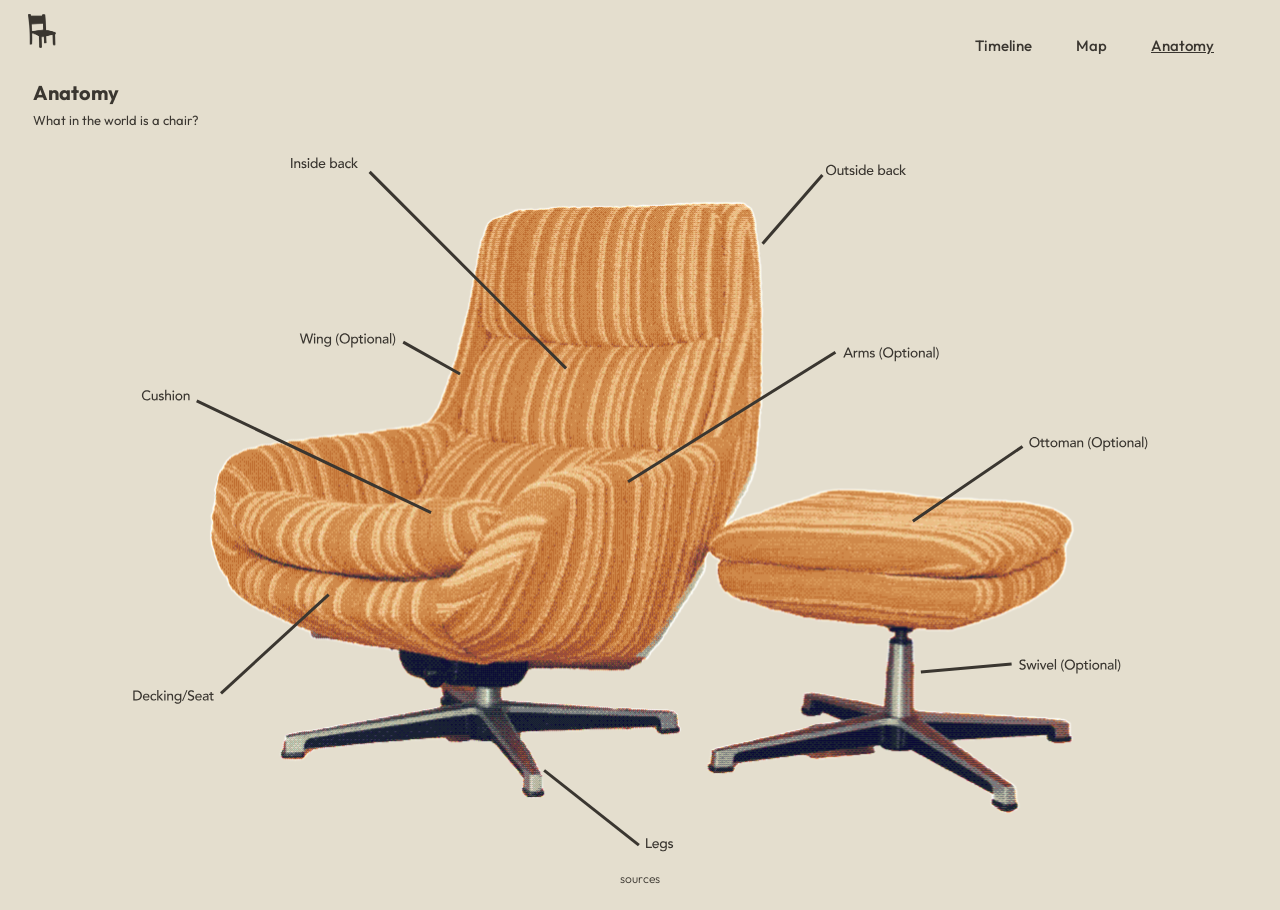
==== anatomy.html @ 548d2c80 "Add files via upload" ====
<!DOCTYPE html>
<html lang="en">
<head>
    <meta charset="UTF-8">
    <meta name="viewport" content="width=device-width, initial-scale=1.0">
    <title>Chairs - Anatomy</title>
    <link rel = "stylesheet" href = "anatomy.css">
    <!--typeface info-->
    <link rel="preconnect" href="https://fonts.googleapis.com">
    <link rel="preconnect" href="https://fonts.gstatic.com" crossorigin>
    <link href="https://fonts.googleapis.com/css2?family=Outfit:wght@100..900&display=swap" rel="stylesheet">
    <!--favicon info-->
    <link rel="icon" type="image/x-icon" href="chairFavicon.png">
</head>

<body>
    <section class = "header">
        <ul>
            <section class = "homeIcon">
                 <li style="float:inline-start"><a href="../index/index.html"> <img id = "homeIconAct" src="homeIcon.png" style = "width:30px;height:36px"> </a></li>
            </section>
            <li><a href="../anatomy/anatomy.html" class = "active">Anatomy</a></li>
            <li><a href="../map/map.html">Map</a></li>
            <li><a href="../timeline/timeline.html">Timeline</a></li>
        </ul>
    </section>
    <br><br>
    <h3>Anatomy</h3>
    <p>What in the world is a chair?</p>
    <br>
    <div class = "chairLabeled">
        <svg width="90%" height="701" viewBox="0 0 1019 701" fill="none" xmlns="http://www.w3.org/2000/svg" xmlns:xlink="http://www.w3.org/1999/xlink">
            <rect x="53" y="17" width="926" height="675" fill="url(#pattern0_65_22)"/>
            <path d="M159.274 4.088H160.618V14H159.274V4.088ZM162.568 7.364H163.828V8.386H163.856C164.015 8.03133 164.29 7.74667 164.682 7.532C165.074 7.308 165.527 7.196 166.04 7.196C166.358 7.196 166.661 7.24733 166.95 7.35C167.249 7.44333 167.506 7.59267 167.72 7.798C167.944 8.00333 168.122 8.26933 168.252 8.596C168.383 8.91333 168.448 9.29133 168.448 9.73V14H167.188V10.08C167.188 9.772 167.146 9.51067 167.062 9.296C166.978 9.072 166.866 8.89467 166.726 8.764C166.586 8.624 166.423 8.526 166.236 8.47C166.059 8.40467 165.872 8.372 165.676 8.372C165.415 8.372 165.172 8.414 164.948 8.498C164.724 8.582 164.528 8.71733 164.36 8.904C164.192 9.08133 164.062 9.31 163.968 9.59C163.875 9.87 163.828 10.2013 163.828 10.584V14H162.568V7.364ZM173.596 9.03C173.446 8.84333 173.26 8.68933 173.036 8.568C172.821 8.43733 172.555 8.372 172.238 8.372C171.939 8.372 171.678 8.43733 171.454 8.568C171.239 8.68933 171.132 8.87133 171.132 9.114C171.132 9.31 171.192 9.46867 171.314 9.59C171.444 9.71133 171.594 9.80933 171.762 9.884C171.939 9.95867 172.126 10.0147 172.322 10.052C172.518 10.0893 172.686 10.122 172.826 10.15C173.096 10.2153 173.348 10.2947 173.582 10.388C173.824 10.4813 174.03 10.6027 174.198 10.752C174.375 10.9013 174.51 11.0833 174.604 11.298C174.706 11.5127 174.758 11.774 174.758 12.082C174.758 12.4553 174.678 12.7773 174.52 13.048C174.361 13.3093 174.156 13.524 173.904 13.692C173.652 13.86 173.362 13.9813 173.036 14.056C172.718 14.1307 172.396 14.168 172.07 14.168C171.519 14.168 171.034 14.084 170.614 13.916C170.203 13.748 169.834 13.44 169.508 12.992L170.46 12.208C170.665 12.4133 170.894 12.5953 171.146 12.754C171.398 12.9127 171.706 12.992 172.07 12.992C172.228 12.992 172.387 12.978 172.546 12.95C172.714 12.9127 172.858 12.8613 172.98 12.796C173.11 12.7213 173.213 12.6327 173.288 12.53C173.372 12.418 173.414 12.292 173.414 12.152C173.414 11.9653 173.353 11.8113 173.232 11.69C173.12 11.5687 172.98 11.4753 172.812 11.41C172.653 11.3353 172.48 11.2793 172.294 11.242C172.116 11.1953 171.958 11.158 171.818 11.13C171.547 11.0647 171.29 10.99 171.048 10.906C170.805 10.822 170.59 10.71 170.404 10.57C170.217 10.43 170.068 10.2527 169.956 10.038C169.844 9.82333 169.788 9.55733 169.788 9.24C169.788 8.89467 169.858 8.596 169.998 8.344C170.147 8.08267 170.338 7.868 170.572 7.7C170.814 7.532 171.085 7.406 171.384 7.322C171.692 7.238 172 7.196 172.308 7.196C172.756 7.196 173.185 7.28 173.596 7.448C174.006 7.616 174.333 7.896 174.576 8.288L173.596 9.03ZM176.106 7.364H177.366V14H176.106V7.364ZM175.812 4.984C175.812 4.732 175.901 4.51733 176.078 4.34C176.265 4.15333 176.484 4.06 176.736 4.06C176.988 4.06 177.203 4.15333 177.38 4.34C177.567 4.51733 177.66 4.732 177.66 4.984C177.66 5.236 177.567 5.45533 177.38 5.642C177.203 5.81933 176.988 5.908 176.736 5.908C176.484 5.908 176.265 5.81933 176.078 5.642C175.901 5.45533 175.812 5.236 175.812 4.984ZM185.742 14H184.482V13.048H184.454C184.211 13.4027 183.875 13.678 183.446 13.874C183.026 14.07 182.592 14.168 182.144 14.168C181.63 14.168 181.164 14.0793 180.744 13.902C180.333 13.7247 179.978 13.4773 179.68 13.16C179.39 12.8427 179.166 12.474 179.008 12.054C178.849 11.634 178.77 11.1767 178.77 10.682C178.77 10.1873 178.849 9.73 179.008 9.31C179.166 8.88067 179.39 8.512 179.68 8.204C179.978 7.88667 180.333 7.63933 180.744 7.462C181.164 7.28467 181.63 7.196 182.144 7.196C182.62 7.196 183.068 7.29867 183.488 7.504C183.908 7.7 184.23 7.97067 184.454 8.316H184.482V3.416H185.742V14ZM182.298 12.992C182.634 12.992 182.937 12.936 183.208 12.824C183.478 12.7027 183.707 12.544 183.894 12.348C184.08 12.1427 184.225 11.9 184.328 11.62C184.43 11.3307 184.482 11.018 184.482 10.682C184.482 10.346 184.43 10.038 184.328 9.758C184.225 9.46867 184.08 9.226 183.894 9.03C183.707 8.82467 183.478 8.666 183.208 8.554C182.937 8.43267 182.634 8.372 182.298 8.372C181.962 8.372 181.658 8.43267 181.388 8.554C181.117 8.666 180.888 8.82467 180.702 9.03C180.515 9.226 180.37 9.46867 180.268 9.758C180.165 10.038 180.114 10.346 180.114 10.682C180.114 11.018 180.165 11.3307 180.268 11.62C180.37 11.9 180.515 12.1427 180.702 12.348C180.888 12.544 181.117 12.7027 181.388 12.824C181.658 12.936 181.962 12.992 182.298 12.992ZM188.322 11.144C188.322 11.4333 188.383 11.6993 188.504 11.942C188.635 12.1753 188.803 12.376 189.008 12.544C189.214 12.712 189.452 12.8427 189.722 12.936C189.993 13.0293 190.273 13.076 190.562 13.076C190.954 13.076 191.295 12.9873 191.584 12.81C191.874 12.6233 192.14 12.3807 192.382 12.082L193.334 12.81C192.634 13.7153 191.654 14.168 190.394 14.168C189.872 14.168 189.396 14.0793 188.966 13.902C188.546 13.7247 188.187 13.482 187.888 13.174C187.599 12.8567 187.375 12.488 187.216 12.068C187.058 11.6387 186.978 11.1767 186.978 10.682C186.978 10.1873 187.062 9.73 187.23 9.31C187.408 8.88067 187.646 8.512 187.944 8.204C188.252 7.88667 188.616 7.63933 189.036 7.462C189.456 7.28467 189.914 7.196 190.408 7.196C190.996 7.196 191.491 7.29867 191.892 7.504C192.303 7.70933 192.639 7.98 192.9 8.316C193.162 8.64267 193.348 9.016 193.46 9.436C193.582 9.84667 193.642 10.2667 193.642 10.696V11.144H188.322ZM192.298 10.136C192.289 9.856 192.242 9.59933 192.158 9.366C192.084 9.13267 191.967 8.932 191.808 8.764C191.65 8.58667 191.449 8.45133 191.206 8.358C190.973 8.25533 190.698 8.204 190.38 8.204C190.072 8.204 189.788 8.26467 189.526 8.386C189.274 8.498 189.06 8.64733 188.882 8.834C188.705 9.02067 188.565 9.23067 188.462 9.464C188.369 9.688 188.322 9.912 188.322 10.136H192.298ZM198.486 3.416H199.746V8.316H199.774C199.998 7.97067 200.32 7.7 200.74 7.504C201.16 7.29867 201.608 7.196 202.084 7.196C202.597 7.196 203.059 7.28467 203.47 7.462C203.89 7.63933 204.245 7.88667 204.534 8.204C204.833 8.512 205.061 8.88067 205.22 9.31C205.379 9.73 205.458 10.1873 205.458 10.682C205.458 11.1767 205.379 11.634 205.22 12.054C205.061 12.474 204.833 12.8427 204.534 13.16C204.245 13.4773 203.89 13.7247 203.47 13.902C203.059 14.0793 202.597 14.168 202.084 14.168C201.636 14.168 201.197 14.07 200.768 13.874C200.348 13.678 200.017 13.4027 199.774 13.048H199.746V14H198.486V3.416ZM201.93 12.992C202.266 12.992 202.569 12.936 202.84 12.824C203.111 12.7027 203.339 12.544 203.526 12.348C203.713 12.1427 203.857 11.9 203.96 11.62C204.063 11.3307 204.114 11.018 204.114 10.682C204.114 10.346 204.063 10.038 203.96 9.758C203.857 9.46867 203.713 9.226 203.526 9.03C203.339 8.82467 203.111 8.666 202.84 8.554C202.569 8.43267 202.266 8.372 201.93 8.372C201.594 8.372 201.291 8.43267 201.02 8.554C200.749 8.666 200.521 8.82467 200.334 9.03C200.147 9.226 200.003 9.46867 199.9 9.758C199.797 10.038 199.746 10.346 199.746 10.682C199.746 11.018 199.797 11.3307 199.9 11.62C200.003 11.9 200.147 12.1427 200.334 12.348C200.521 12.544 200.749 12.7027 201.02 12.824C201.291 12.936 201.594 12.992 201.93 12.992ZM206.793 8.176C207.147 7.84933 207.558 7.60667 208.025 7.448C208.491 7.28 208.958 7.196 209.425 7.196C209.91 7.196 210.325 7.25667 210.671 7.378C211.025 7.49933 211.315 7.66267 211.539 7.868C211.763 8.07333 211.926 8.31133 212.029 8.582C212.141 8.84333 212.197 9.11867 212.197 9.408V12.796C212.197 13.0293 212.201 13.244 212.211 13.44C212.22 13.636 212.234 13.8227 212.253 14H211.133C211.105 13.664 211.091 13.328 211.091 12.992H211.063C210.783 13.4213 210.451 13.7247 210.069 13.902C209.686 14.0793 209.243 14.168 208.739 14.168C208.431 14.168 208.137 14.126 207.857 14.042C207.577 13.958 207.329 13.832 207.115 13.664C206.909 13.496 206.746 13.2907 206.625 13.048C206.503 12.796 206.443 12.5067 206.443 12.18C206.443 11.7507 206.536 11.3913 206.723 11.102C206.919 10.8127 207.18 10.5793 207.507 10.402C207.843 10.2153 208.23 10.0847 208.669 10.01C209.117 9.926 209.593 9.884 210.097 9.884H211.021V9.604C211.021 9.436 210.988 9.268 210.923 9.1C210.857 8.932 210.759 8.78267 210.629 8.652C210.498 8.512 210.335 8.40467 210.139 8.33C209.943 8.246 209.709 8.204 209.439 8.204C209.196 8.204 208.981 8.22733 208.795 8.274C208.617 8.32067 208.454 8.38133 208.305 8.456C208.155 8.52133 208.02 8.60067 207.899 8.694C207.777 8.78733 207.661 8.876 207.549 8.96L206.793 8.176ZM210.349 10.808C210.05 10.808 209.742 10.8267 209.425 10.864C209.117 10.892 208.832 10.9527 208.571 11.046C208.319 11.1393 208.109 11.27 207.941 11.438C207.782 11.606 207.703 11.8207 207.703 12.082C207.703 12.4647 207.829 12.74 208.081 12.908C208.342 13.076 208.692 13.16 209.131 13.16C209.476 13.16 209.77 13.104 210.013 12.992C210.255 12.8707 210.451 12.7167 210.601 12.53C210.75 12.3433 210.857 12.138 210.923 11.914C210.988 11.6807 211.021 11.452 211.021 11.228V10.808H210.349ZM218.49 9.128C218.257 8.88533 218.01 8.70333 217.748 8.582C217.496 8.45133 217.193 8.386 216.838 8.386C216.493 8.386 216.19 8.45133 215.928 8.582C215.676 8.70333 215.462 8.876 215.284 9.1C215.116 9.31467 214.986 9.56667 214.892 9.856C214.808 10.136 214.766 10.43 214.766 10.738C214.766 11.046 214.818 11.34 214.92 11.62C215.023 11.8907 215.168 12.1287 215.354 12.334C215.541 12.5393 215.765 12.7027 216.026 12.824C216.288 12.936 216.582 12.992 216.908 12.992C217.263 12.992 217.566 12.9313 217.818 12.81C218.07 12.6793 218.304 12.4927 218.518 12.25L219.414 13.146C219.088 13.51 218.705 13.7713 218.266 13.93C217.837 14.0887 217.38 14.168 216.894 14.168C216.381 14.168 215.91 14.084 215.48 13.916C215.06 13.748 214.696 13.5147 214.388 13.216C214.08 12.908 213.842 12.544 213.674 12.124C213.506 11.6947 213.422 11.2233 213.422 10.71C213.422 10.1967 213.506 9.72533 213.674 9.296C213.842 8.86667 214.076 8.498 214.374 8.19C214.682 7.882 215.046 7.644 215.466 7.476C215.896 7.29867 216.372 7.21 216.894 7.21C217.38 7.21 217.842 7.29867 218.28 7.476C218.728 7.644 219.116 7.90533 219.442 8.26L218.49 9.128ZM220.218 3.416H221.478V10.248L224.334 7.378H226.084L222.99 10.388L226.35 14H224.558L221.478 10.556V14H220.218V3.416Z" fill="#3A3630"/>
            <path d="M168.014 180.088H169.414L171.598 188.012H171.626L173.964 180.088H175.504L177.842 188.012H177.87L180.054 180.088H181.454L178.57 190H177.156L174.748 181.908H174.72L172.326 190H170.912L168.014 180.088ZM182.237 183.364H183.497V190H182.237V183.364ZM181.943 180.984C181.943 180.732 182.031 180.517 182.209 180.34C182.395 180.153 182.615 180.06 182.867 180.06C183.119 180.06 183.333 180.153 183.511 180.34C183.697 180.517 183.791 180.732 183.791 180.984C183.791 181.236 183.697 181.455 183.511 181.642C183.333 181.819 183.119 181.908 182.867 181.908C182.615 181.908 182.395 181.819 182.209 181.642C182.031 181.455 181.943 181.236 181.943 180.984ZM185.222 183.364H186.482V184.386H186.51C186.669 184.031 186.944 183.747 187.336 183.532C187.728 183.308 188.181 183.196 188.694 183.196C189.011 183.196 189.315 183.247 189.604 183.35C189.903 183.443 190.159 183.593 190.374 183.798C190.598 184.003 190.775 184.269 190.906 184.596C191.037 184.913 191.102 185.291 191.102 185.73V190H189.842V186.08C189.842 185.772 189.8 185.511 189.716 185.296C189.632 185.072 189.52 184.895 189.38 184.764C189.24 184.624 189.077 184.526 188.89 184.47C188.713 184.405 188.526 184.372 188.33 184.372C188.069 184.372 187.826 184.414 187.602 184.498C187.378 184.582 187.182 184.717 187.014 184.904C186.846 185.081 186.715 185.31 186.622 185.59C186.529 185.87 186.482 186.201 186.482 186.584V190H185.222V183.364ZM199.371 189.944C199.371 190.448 199.283 190.905 199.105 191.316C198.937 191.736 198.695 192.095 198.377 192.394C198.06 192.702 197.677 192.94 197.229 193.108C196.781 193.276 196.287 193.36 195.745 193.36C195.111 193.36 194.527 193.271 193.995 193.094C193.473 192.917 192.973 192.609 192.497 192.17L193.351 191.106C193.678 191.461 194.033 191.727 194.415 191.904C194.798 192.091 195.232 192.184 195.717 192.184C196.184 192.184 196.571 192.114 196.879 191.974C197.187 191.843 197.43 191.671 197.607 191.456C197.794 191.241 197.925 190.994 197.999 190.714C198.074 190.443 198.111 190.168 198.111 189.888V188.908H198.069C197.827 189.309 197.495 189.608 197.075 189.804C196.665 189.991 196.231 190.084 195.773 190.084C195.288 190.084 194.835 190 194.415 189.832C194.005 189.655 193.65 189.417 193.351 189.118C193.053 188.81 192.819 188.451 192.651 188.04C192.483 187.62 192.399 187.167 192.399 186.682C192.399 186.197 192.479 185.744 192.637 185.324C192.796 184.895 193.02 184.521 193.309 184.204C193.608 183.887 193.963 183.639 194.373 183.462C194.793 183.285 195.26 183.196 195.773 183.196C196.221 183.196 196.655 183.294 197.075 183.49C197.505 183.686 197.841 183.961 198.083 184.316H198.111V183.364H199.371V189.944ZM195.927 184.372C195.591 184.372 195.288 184.433 195.017 184.554C194.747 184.666 194.518 184.825 194.331 185.03C194.145 185.226 194 185.469 193.897 185.758C193.795 186.038 193.743 186.346 193.743 186.682C193.743 187.354 193.939 187.895 194.331 188.306C194.723 188.707 195.255 188.908 195.927 188.908C196.599 188.908 197.131 188.707 197.523 188.306C197.915 187.895 198.111 187.354 198.111 186.682C198.111 186.346 198.06 186.038 197.957 185.758C197.855 185.469 197.71 185.226 197.523 185.03C197.337 184.825 197.108 184.666 196.837 184.554C196.567 184.433 196.263 184.372 195.927 184.372ZM207.22 180.34C206.922 180.816 206.66 181.273 206.436 181.712C206.212 182.151 206.026 182.599 205.876 183.056C205.727 183.504 205.615 183.971 205.54 184.456C205.466 184.941 205.428 185.464 205.428 186.024C205.428 187.051 205.578 188.045 205.876 189.006C206.175 189.967 206.623 190.859 207.22 191.68L206.38 192.24C205.736 191.363 205.232 190.397 204.868 189.342C204.514 188.287 204.336 187.181 204.336 186.024C204.336 184.951 204.509 183.877 204.854 182.804C205.2 181.731 205.708 180.732 206.38 179.808L207.22 180.34ZM213.105 190.252C212.349 190.252 211.654 190.121 211.019 189.86C210.384 189.589 209.838 189.221 209.381 188.754C208.933 188.287 208.578 187.737 208.317 187.102C208.065 186.467 207.939 185.781 207.939 185.044C207.939 184.307 208.065 183.621 208.317 182.986C208.578 182.351 208.933 181.801 209.381 181.334C209.838 180.867 210.384 180.503 211.019 180.242C211.654 179.971 212.349 179.836 213.105 179.836C213.861 179.836 214.556 179.971 215.191 180.242C215.826 180.503 216.367 180.867 216.815 181.334C217.272 181.801 217.627 182.351 217.879 182.986C218.14 183.621 218.271 184.307 218.271 185.044C218.271 185.781 218.14 186.467 217.879 187.102C217.627 187.737 217.272 188.287 216.815 188.754C216.367 189.221 215.826 189.589 215.191 189.86C214.556 190.121 213.861 190.252 213.105 190.252ZM213.105 188.992C213.674 188.992 214.188 188.889 214.645 188.684C215.102 188.469 215.494 188.185 215.821 187.83C216.148 187.475 216.4 187.06 216.577 186.584C216.754 186.099 216.843 185.585 216.843 185.044C216.843 184.503 216.754 183.994 216.577 183.518C216.4 183.033 216.148 182.613 215.821 182.258C215.494 181.903 215.102 181.623 214.645 181.418C214.188 181.203 213.674 181.096 213.105 181.096C212.536 181.096 212.022 181.203 211.565 181.418C211.108 181.623 210.716 181.903 210.389 182.258C210.062 182.613 209.81 183.033 209.633 183.518C209.456 183.994 209.367 184.503 209.367 185.044C209.367 185.585 209.456 186.099 209.633 186.584C209.81 187.06 210.062 187.475 210.389 187.83C210.716 188.185 211.108 188.469 211.565 188.684C212.022 188.889 212.536 188.992 213.105 188.992ZM219.601 183.364H220.861V184.316H220.889C221.132 183.961 221.463 183.686 221.883 183.49C222.313 183.294 222.751 183.196 223.199 183.196C223.713 183.196 224.175 183.285 224.585 183.462C225.005 183.639 225.36 183.887 225.649 184.204C225.948 184.521 226.177 184.895 226.335 185.324C226.494 185.744 226.573 186.197 226.573 186.682C226.573 187.177 226.494 187.639 226.335 188.068C226.177 188.488 225.948 188.857 225.649 189.174C225.36 189.482 225.005 189.725 224.585 189.902C224.175 190.079 223.713 190.168 223.199 190.168C222.723 190.168 222.275 190.07 221.855 189.874C221.435 189.669 221.113 189.393 220.889 189.048H220.861V193.948H219.601V183.364ZM223.045 184.372C222.709 184.372 222.406 184.433 222.135 184.554C221.865 184.666 221.636 184.825 221.449 185.03C221.263 185.226 221.118 185.469 221.015 185.758C220.913 186.038 220.861 186.346 220.861 186.682C220.861 187.018 220.913 187.331 221.015 187.62C221.118 187.9 221.263 188.143 221.449 188.348C221.636 188.544 221.865 188.703 222.135 188.824C222.406 188.936 222.709 188.992 223.045 188.992C223.381 188.992 223.685 188.936 223.955 188.824C224.226 188.703 224.455 188.544 224.641 188.348C224.828 188.143 224.973 187.9 225.075 187.62C225.178 187.331 225.229 187.018 225.229 186.682C225.229 186.346 225.178 186.038 225.075 185.758C224.973 185.469 224.828 185.226 224.641 185.03C224.455 184.825 224.226 184.666 223.955 184.554C223.685 184.433 223.381 184.372 223.045 184.372ZM231.436 184.456H229.63V187.466C229.63 187.653 229.635 187.839 229.644 188.026C229.653 188.203 229.686 188.367 229.742 188.516C229.807 188.656 229.901 188.773 230.022 188.866C230.153 188.95 230.339 188.992 230.582 188.992C230.731 188.992 230.885 188.978 231.044 188.95C231.203 188.922 231.347 188.871 231.478 188.796V189.944C231.329 190.028 231.133 190.084 230.89 190.112C230.657 190.149 230.475 190.168 230.344 190.168C229.859 190.168 229.481 190.103 229.21 189.972C228.949 189.832 228.753 189.655 228.622 189.44C228.501 189.225 228.426 188.987 228.398 188.726C228.379 188.455 228.37 188.185 228.37 187.914V184.456H226.914V183.364H228.37V181.502H229.63V183.364H231.436V184.456ZM232.88 183.364H234.14V190H232.88V183.364ZM232.586 180.984C232.586 180.732 232.674 180.517 232.852 180.34C233.038 180.153 233.258 180.06 233.51 180.06C233.762 180.06 233.976 180.153 234.154 180.34C234.34 180.517 234.434 180.732 234.434 180.984C234.434 181.236 234.34 181.455 234.154 181.642C233.976 181.819 233.762 181.908 233.51 181.908C233.258 181.908 233.038 181.819 232.852 181.642C232.674 181.455 232.586 181.236 232.586 180.984ZM236.887 186.682C236.887 187.018 236.938 187.331 237.041 187.62C237.144 187.9 237.288 188.143 237.475 188.348C237.662 188.544 237.89 188.703 238.161 188.824C238.432 188.936 238.735 188.992 239.071 188.992C239.407 188.992 239.71 188.936 239.981 188.824C240.252 188.703 240.48 188.544 240.667 188.348C240.854 188.143 240.998 187.9 241.101 187.62C241.204 187.331 241.255 187.018 241.255 186.682C241.255 186.346 241.204 186.038 241.101 185.758C240.998 185.469 240.854 185.226 240.667 185.03C240.48 184.825 240.252 184.666 239.981 184.554C239.71 184.433 239.407 184.372 239.071 184.372C238.735 184.372 238.432 184.433 238.161 184.554C237.89 184.666 237.662 184.825 237.475 185.03C237.288 185.226 237.144 185.469 237.041 185.758C236.938 186.038 236.887 186.346 236.887 186.682ZM235.543 186.682C235.543 186.197 235.632 185.744 235.809 185.324C235.996 184.904 236.248 184.535 236.565 184.218C236.882 183.901 237.256 183.653 237.685 183.476C238.114 183.289 238.576 183.196 239.071 183.196C239.566 183.196 240.028 183.289 240.457 183.476C240.886 183.653 241.26 183.901 241.577 184.218C241.894 184.535 242.142 184.904 242.319 185.324C242.506 185.744 242.599 186.197 242.599 186.682C242.599 187.167 242.506 187.625 242.319 188.054C242.142 188.474 241.894 188.843 241.577 189.16C241.26 189.468 240.886 189.715 240.457 189.902C240.028 190.079 239.566 190.168 239.071 190.168C238.576 190.168 238.114 190.079 237.685 189.902C237.256 189.715 236.882 189.468 236.565 189.16C236.248 188.843 235.996 188.474 235.809 188.054C235.632 187.625 235.543 187.167 235.543 186.682ZM243.897 183.364H245.157V184.386H245.185C245.344 184.031 245.619 183.747 246.011 183.532C246.403 183.308 246.856 183.196 247.369 183.196C247.687 183.196 247.99 183.247 248.279 183.35C248.578 183.443 248.835 183.593 249.049 183.798C249.273 184.003 249.451 184.269 249.581 184.596C249.712 184.913 249.777 185.291 249.777 185.73V190H248.517V186.08C248.517 185.772 248.475 185.511 248.391 185.296C248.307 185.072 248.195 184.895 248.055 184.764C247.915 184.624 247.752 184.526 247.565 184.47C247.388 184.405 247.201 184.372 247.005 184.372C246.744 184.372 246.501 184.414 246.277 184.498C246.053 184.582 245.857 184.717 245.689 184.904C245.521 185.081 245.391 185.31 245.297 185.59C245.204 185.87 245.157 186.201 245.157 186.584V190H243.897V183.364ZM251.425 184.176C251.779 183.849 252.19 183.607 252.657 183.448C253.123 183.28 253.59 183.196 254.057 183.196C254.542 183.196 254.957 183.257 255.303 183.378C255.657 183.499 255.947 183.663 256.171 183.868C256.395 184.073 256.558 184.311 256.661 184.582C256.773 184.843 256.829 185.119 256.829 185.408V188.796C256.829 189.029 256.833 189.244 256.843 189.44C256.852 189.636 256.866 189.823 256.885 190H255.765C255.737 189.664 255.723 189.328 255.723 188.992H255.695C255.415 189.421 255.083 189.725 254.701 189.902C254.318 190.079 253.875 190.168 253.371 190.168C253.063 190.168 252.769 190.126 252.489 190.042C252.209 189.958 251.961 189.832 251.747 189.664C251.541 189.496 251.378 189.291 251.257 189.048C251.135 188.796 251.075 188.507 251.075 188.18C251.075 187.751 251.168 187.391 251.355 187.102C251.551 186.813 251.812 186.579 252.139 186.402C252.475 186.215 252.862 186.085 253.301 186.01C253.749 185.926 254.225 185.884 254.729 185.884H255.653V185.604C255.653 185.436 255.62 185.268 255.555 185.1C255.489 184.932 255.391 184.783 255.261 184.652C255.13 184.512 254.967 184.405 254.771 184.33C254.575 184.246 254.341 184.204 254.071 184.204C253.828 184.204 253.613 184.227 253.427 184.274C253.249 184.321 253.086 184.381 252.937 184.456C252.787 184.521 252.652 184.601 252.531 184.694C252.409 184.787 252.293 184.876 252.181 184.96L251.425 184.176ZM254.981 186.808C254.682 186.808 254.374 186.827 254.057 186.864C253.749 186.892 253.464 186.953 253.203 187.046C252.951 187.139 252.741 187.27 252.573 187.438C252.414 187.606 252.335 187.821 252.335 188.082C252.335 188.465 252.461 188.74 252.713 188.908C252.974 189.076 253.324 189.16 253.763 189.16C254.108 189.16 254.402 189.104 254.645 188.992C254.887 188.871 255.083 188.717 255.233 188.53C255.382 188.343 255.489 188.138 255.555 187.914C255.62 187.681 255.653 187.452 255.653 187.228V186.808H254.981ZM258.474 179.416H259.734V190H258.474V179.416ZM260.844 191.708C261.142 191.232 261.404 190.775 261.628 190.336C261.852 189.897 262.038 189.454 262.188 189.006C262.337 188.549 262.449 188.077 262.524 187.592C262.598 187.107 262.636 186.584 262.636 186.024C262.636 184.997 262.486 184.003 262.188 183.042C261.889 182.081 261.441 181.189 260.844 180.368L261.684 179.808C262.328 180.685 262.827 181.651 263.182 182.706C263.546 183.761 263.728 184.867 263.728 186.024C263.728 187.097 263.555 188.171 263.21 189.244C262.864 190.317 262.356 191.316 261.684 192.24L260.844 191.708Z" fill="#3A3630"/>
            <path d="M700.824 21.252C700.068 21.252 699.373 21.1213 698.738 20.86C698.103 20.5893 697.557 20.2207 697.1 19.754C696.652 19.2873 696.297 18.7367 696.036 18.102C695.784 17.4673 695.658 16.7813 695.658 16.044C695.658 15.3067 695.784 14.6207 696.036 13.986C696.297 13.3513 696.652 12.8007 697.1 12.334C697.557 11.8673 698.103 11.5033 698.738 11.242C699.373 10.9713 700.068 10.836 700.824 10.836C701.58 10.836 702.275 10.9713 702.91 11.242C703.545 11.5033 704.086 11.8673 704.534 12.334C704.991 12.8007 705.346 13.3513 705.598 13.986C705.859 14.6207 705.99 15.3067 705.99 16.044C705.99 16.7813 705.859 17.4673 705.598 18.102C705.346 18.7367 704.991 19.2873 704.534 19.754C704.086 20.2207 703.545 20.5893 702.91 20.86C702.275 21.1213 701.58 21.252 700.824 21.252ZM700.824 19.992C701.393 19.992 701.907 19.8893 702.364 19.684C702.821 19.4693 703.213 19.1847 703.54 18.83C703.867 18.4753 704.119 18.06 704.296 17.584C704.473 17.0987 704.562 16.5853 704.562 16.044C704.562 15.5027 704.473 14.994 704.296 14.518C704.119 14.0327 703.867 13.6127 703.54 13.258C703.213 12.9033 702.821 12.6233 702.364 12.418C701.907 12.2033 701.393 12.096 700.824 12.096C700.255 12.096 699.741 12.2033 699.284 12.418C698.827 12.6233 698.435 12.9033 698.108 13.258C697.781 13.6127 697.529 14.0327 697.352 14.518C697.175 14.994 697.086 15.5027 697.086 16.044C697.086 16.5853 697.175 17.0987 697.352 17.584C697.529 18.06 697.781 18.4753 698.108 18.83C698.435 19.1847 698.827 19.4693 699.284 19.684C699.741 19.8893 700.255 19.992 700.824 19.992ZM713.2 21H711.94V19.978H711.912C711.754 20.3327 711.478 20.622 711.086 20.846C710.694 21.0607 710.242 21.168 709.728 21.168C709.402 21.168 709.094 21.1167 708.804 21.014C708.515 20.9207 708.258 20.7713 708.034 20.566C707.82 20.3607 707.647 20.0993 707.516 19.782C707.386 19.4553 707.32 19.0727 707.32 18.634V14.364H708.58V18.284C708.58 18.592 708.622 18.858 708.706 19.082C708.79 19.2967 708.902 19.474 709.042 19.614C709.182 19.7447 709.341 19.8427 709.518 19.908C709.705 19.964 709.896 19.992 710.092 19.992C710.354 19.992 710.596 19.95 710.82 19.866C711.044 19.782 711.24 19.6513 711.408 19.474C711.576 19.2873 711.707 19.054 711.8 18.774C711.894 18.494 711.94 18.1627 711.94 17.78V14.364H713.2V21ZM718.376 15.456H716.57V18.466C716.57 18.6527 716.574 18.8393 716.584 19.026C716.593 19.2033 716.626 19.3667 716.682 19.516C716.747 19.656 716.84 19.7727 716.962 19.866C717.092 19.95 717.279 19.992 717.522 19.992C717.671 19.992 717.825 19.978 717.984 19.95C718.142 19.922 718.287 19.8707 718.418 19.796V20.944C718.268 21.028 718.072 21.084 717.83 21.112C717.596 21.1493 717.414 21.168 717.284 21.168C716.798 21.168 716.42 21.1027 716.15 20.972C715.888 20.832 715.692 20.6547 715.562 20.44C715.44 20.2253 715.366 19.9873 715.338 19.726C715.319 19.4553 715.31 19.1847 715.31 18.914V15.456H713.854V14.364H715.31V12.502H716.57V14.364H718.376V15.456ZM723.249 16.03C723.1 15.8433 722.913 15.6893 722.689 15.568C722.475 15.4373 722.209 15.372 721.891 15.372C721.593 15.372 721.331 15.4373 721.107 15.568C720.893 15.6893 720.785 15.8713 720.785 16.114C720.785 16.31 720.846 16.4687 720.967 16.59C721.098 16.7113 721.247 16.8093 721.415 16.884C721.593 16.9587 721.779 17.0147 721.975 17.052C722.171 17.0893 722.339 17.122 722.479 17.15C722.75 17.2153 723.002 17.2947 723.235 17.388C723.478 17.4813 723.683 17.6027 723.851 17.752C724.029 17.9013 724.164 18.0833 724.257 18.298C724.36 18.5127 724.411 18.774 724.411 19.082C724.411 19.4553 724.332 19.7773 724.173 20.048C724.015 20.3093 723.809 20.524 723.557 20.692C723.305 20.86 723.016 20.9813 722.689 21.056C722.372 21.1307 722.05 21.168 721.723 21.168C721.173 21.168 720.687 21.084 720.267 20.916C719.857 20.748 719.488 20.44 719.161 19.992L720.113 19.208C720.319 19.4133 720.547 19.5953 720.799 19.754C721.051 19.9127 721.359 19.992 721.723 19.992C721.882 19.992 722.041 19.978 722.199 19.95C722.367 19.9127 722.512 19.8613 722.633 19.796C722.764 19.7213 722.867 19.6327 722.941 19.53C723.025 19.418 723.067 19.292 723.067 19.152C723.067 18.9653 723.007 18.8113 722.885 18.69C722.773 18.5687 722.633 18.4753 722.465 18.41C722.307 18.3353 722.134 18.2793 721.947 18.242C721.77 18.1953 721.611 18.158 721.471 18.13C721.201 18.0647 720.944 17.99 720.701 17.906C720.459 17.822 720.244 17.71 720.057 17.57C719.871 17.43 719.721 17.2527 719.609 17.038C719.497 16.8233 719.441 16.5573 719.441 16.24C719.441 15.8947 719.511 15.596 719.651 15.344C719.801 15.0827 719.992 14.868 720.225 14.7C720.468 14.532 720.739 14.406 721.037 14.322C721.345 14.238 721.653 14.196 721.961 14.196C722.409 14.196 722.839 14.28 723.249 14.448C723.66 14.616 723.987 14.896 724.229 15.288L723.249 16.03ZM725.76 14.364H727.02V21H725.76V14.364ZM725.466 11.984C725.466 11.732 725.555 11.5173 725.732 11.34C725.919 11.1533 726.138 11.06 726.39 11.06C726.642 11.06 726.857 11.1533 727.034 11.34C727.221 11.5173 727.314 11.732 727.314 11.984C727.314 12.236 727.221 12.4553 727.034 12.642C726.857 12.8193 726.642 12.908 726.39 12.908C726.138 12.908 725.919 12.8193 725.732 12.642C725.555 12.4553 725.466 12.236 725.466 11.984ZM735.395 21H734.135V20.048H734.107C733.865 20.4027 733.529 20.678 733.099 20.874C732.679 21.07 732.245 21.168 731.797 21.168C731.284 21.168 730.817 21.0793 730.397 20.902C729.987 20.7247 729.632 20.4773 729.333 20.16C729.044 19.8427 728.82 19.474 728.661 19.054C728.503 18.634 728.423 18.1767 728.423 17.682C728.423 17.1873 728.503 16.73 728.661 16.31C728.82 15.8807 729.044 15.512 729.333 15.204C729.632 14.8867 729.987 14.6393 730.397 14.462C730.817 14.2847 731.284 14.196 731.797 14.196C732.273 14.196 732.721 14.2987 733.141 14.504C733.561 14.7 733.883 14.9707 734.107 15.316H734.135V10.416H735.395V21ZM731.951 19.992C732.287 19.992 732.591 19.936 732.861 19.824C733.132 19.7027 733.361 19.544 733.547 19.348C733.734 19.1427 733.879 18.9 733.981 18.62C734.084 18.3307 734.135 18.018 734.135 17.682C734.135 17.346 734.084 17.038 733.981 16.758C733.879 16.4687 733.734 16.226 733.547 16.03C733.361 15.8247 733.132 15.666 732.861 15.554C732.591 15.4327 732.287 15.372 731.951 15.372C731.615 15.372 731.312 15.4327 731.041 15.554C730.771 15.666 730.542 15.8247 730.355 16.03C730.169 16.226 730.024 16.4687 729.921 16.758C729.819 17.038 729.767 17.346 729.767 17.682C729.767 18.018 729.819 18.3307 729.921 18.62C730.024 18.9 730.169 19.1427 730.355 19.348C730.542 19.544 730.771 19.7027 731.041 19.824C731.312 19.936 731.615 19.992 731.951 19.992ZM737.976 18.144C737.976 18.4333 738.037 18.6993 738.158 18.942C738.289 19.1753 738.457 19.376 738.662 19.544C738.867 19.712 739.105 19.8427 739.376 19.936C739.647 20.0293 739.927 20.076 740.216 20.076C740.608 20.076 740.949 19.9873 741.238 19.81C741.527 19.6233 741.793 19.3807 742.036 19.082L742.988 19.81C742.288 20.7153 741.308 21.168 740.048 21.168C739.525 21.168 739.049 21.0793 738.62 20.902C738.2 20.7247 737.841 20.482 737.542 20.174C737.253 19.8567 737.029 19.488 736.87 19.068C736.711 18.6387 736.632 18.1767 736.632 17.682C736.632 17.1873 736.716 16.73 736.884 16.31C737.061 15.8807 737.299 15.512 737.598 15.204C737.906 14.8867 738.27 14.6393 738.69 14.462C739.11 14.2847 739.567 14.196 740.062 14.196C740.65 14.196 741.145 14.2987 741.546 14.504C741.957 14.7093 742.293 14.98 742.554 15.316C742.815 15.6427 743.002 16.016 743.114 16.436C743.235 16.8467 743.296 17.2667 743.296 17.696V18.144H737.976ZM741.952 17.136C741.943 16.856 741.896 16.5993 741.812 16.366C741.737 16.1327 741.621 15.932 741.462 15.764C741.303 15.5867 741.103 15.4513 740.86 15.358C740.627 15.2553 740.351 15.204 740.034 15.204C739.726 15.204 739.441 15.2647 739.18 15.386C738.928 15.498 738.713 15.6473 738.536 15.834C738.359 16.0207 738.219 16.2307 738.116 16.464C738.023 16.688 737.976 16.912 737.976 17.136H741.952ZM748.14 10.416H749.4V15.316H749.428C749.652 14.9707 749.974 14.7 750.394 14.504C750.814 14.2987 751.262 14.196 751.738 14.196C752.251 14.196 752.713 14.2847 753.124 14.462C753.544 14.6393 753.898 14.8867 754.188 15.204C754.486 15.512 754.715 15.8807 754.874 16.31C755.032 16.73 755.112 17.1873 755.112 17.682C755.112 18.1767 755.032 18.634 754.874 19.054C754.715 19.474 754.486 19.8427 754.188 20.16C753.898 20.4773 753.544 20.7247 753.124 20.902C752.713 21.0793 752.251 21.168 751.738 21.168C751.29 21.168 750.851 21.07 750.422 20.874C750.002 20.678 749.67 20.4027 749.428 20.048H749.4V21H748.14V10.416ZM751.584 19.992C751.92 19.992 752.223 19.936 752.494 19.824C752.764 19.7027 752.993 19.544 753.18 19.348C753.366 19.1427 753.511 18.9 753.614 18.62C753.716 18.3307 753.768 18.018 753.768 17.682C753.768 17.346 753.716 17.038 753.614 16.758C753.511 16.4687 753.366 16.226 753.18 16.03C752.993 15.8247 752.764 15.666 752.494 15.554C752.223 15.4327 751.92 15.372 751.584 15.372C751.248 15.372 750.944 15.4327 750.674 15.554C750.403 15.666 750.174 15.8247 749.988 16.03C749.801 16.226 749.656 16.4687 749.554 16.758C749.451 17.038 749.4 17.346 749.4 17.682C749.4 18.018 749.451 18.3307 749.554 18.62C749.656 18.9 749.801 19.1427 749.988 19.348C750.174 19.544 750.403 19.7027 750.674 19.824C750.944 19.936 751.248 19.992 751.584 19.992ZM756.446 15.176C756.801 14.8493 757.212 14.6067 757.678 14.448C758.145 14.28 758.612 14.196 759.078 14.196C759.564 14.196 759.979 14.2567 760.324 14.378C760.679 14.4993 760.968 14.6627 761.192 14.868C761.416 15.0733 761.58 15.3113 761.682 15.582C761.794 15.8433 761.85 16.1187 761.85 16.408V19.796C761.85 20.0293 761.855 20.244 761.864 20.44C761.874 20.636 761.888 20.8227 761.906 21H760.786C760.758 20.664 760.744 20.328 760.744 19.992H760.716C760.436 20.4213 760.105 20.7247 759.722 20.902C759.34 21.0793 758.896 21.168 758.392 21.168C758.084 21.168 757.79 21.126 757.51 21.042C757.23 20.958 756.983 20.832 756.768 20.664C756.563 20.496 756.4 20.2907 756.278 20.048C756.157 19.796 756.096 19.5067 756.096 19.18C756.096 18.7507 756.19 18.3913 756.376 18.102C756.572 17.8127 756.834 17.5793 757.16 17.402C757.496 17.2153 757.884 17.0847 758.322 17.01C758.77 16.926 759.246 16.884 759.75 16.884H760.674V16.604C760.674 16.436 760.642 16.268 760.576 16.1C760.511 15.932 760.413 15.7827 760.282 15.652C760.152 15.512 759.988 15.4047 759.792 15.33C759.596 15.246 759.363 15.204 759.092 15.204C758.85 15.204 758.635 15.2273 758.448 15.274C758.271 15.3207 758.108 15.3813 757.958 15.456C757.809 15.5213 757.674 15.6007 757.552 15.694C757.431 15.7873 757.314 15.876 757.202 15.96L756.446 15.176ZM760.002 17.808C759.704 17.808 759.396 17.8267 759.078 17.864C758.77 17.892 758.486 17.9527 758.224 18.046C757.972 18.1393 757.762 18.27 757.594 18.438C757.436 18.606 757.356 18.8207 757.356 19.082C757.356 19.4647 757.482 19.74 757.734 19.908C757.996 20.076 758.346 20.16 758.784 20.16C759.13 20.16 759.424 20.104 759.666 19.992C759.909 19.8707 760.105 19.7167 760.254 19.53C760.404 19.3433 760.511 19.138 760.576 18.914C760.642 18.6807 760.674 18.452 760.674 18.228V17.808H760.002ZM768.144 16.128C767.911 15.8853 767.663 15.7033 767.402 15.582C767.15 15.4513 766.847 15.386 766.492 15.386C766.147 15.386 765.843 15.4513 765.582 15.582C765.33 15.7033 765.115 15.876 764.938 16.1C764.77 16.3147 764.639 16.5667 764.546 16.856C764.462 17.136 764.42 17.43 764.42 17.738C764.42 18.046 764.471 18.34 764.574 18.62C764.677 18.8907 764.821 19.1287 765.008 19.334C765.195 19.5393 765.419 19.7027 765.68 19.824C765.941 19.936 766.235 19.992 766.562 19.992C766.917 19.992 767.22 19.9313 767.472 19.81C767.724 19.6793 767.957 19.4927 768.172 19.25L769.068 20.146C768.741 20.51 768.359 20.7713 767.92 20.93C767.491 21.0887 767.033 21.168 766.548 21.168C766.035 21.168 765.563 21.084 765.134 20.916C764.714 20.748 764.35 20.5147 764.042 20.216C763.734 19.908 763.496 19.544 763.328 19.124C763.16 18.6947 763.076 18.2233 763.076 17.71C763.076 17.1967 763.16 16.7253 763.328 16.296C763.496 15.8667 763.729 15.498 764.028 15.19C764.336 14.882 764.7 14.644 765.12 14.476C765.549 14.2987 766.025 14.21 766.548 14.21C767.033 14.21 767.495 14.2987 767.934 14.476C768.382 14.644 768.769 14.9053 769.096 15.26L768.144 16.128ZM769.872 10.416H771.132V17.248L773.988 14.378H775.738L772.644 17.388L776.004 21H774.212L771.132 17.556V21H769.872V10.416Z" fill="#3A3630"/>
            <path d="M717.382 194.088H718.6L722.842 204H721.274L720.28 201.55H715.562L714.582 204H713.014L717.382 194.088ZM719.79 200.374L717.942 195.824H717.914L716.038 200.374H719.79ZM723.529 197.364H724.789V198.386H724.817C724.901 198.209 725.013 198.05 725.153 197.91C725.293 197.761 725.447 197.635 725.615 197.532C725.793 197.429 725.984 197.35 726.189 197.294C726.395 197.229 726.6 197.196 726.805 197.196C727.011 197.196 727.197 197.224 727.365 197.28L727.309 198.638C727.207 198.61 727.104 198.587 727.001 198.568C726.899 198.549 726.796 198.54 726.693 198.54C726.077 198.54 725.606 198.713 725.279 199.058C724.953 199.403 724.789 199.94 724.789 200.668V204H723.529V197.364ZM728.431 197.364H729.607V198.4H729.635C729.663 198.307 729.733 198.19 729.845 198.05C729.966 197.91 730.116 197.779 730.293 197.658C730.48 197.527 730.694 197.42 730.937 197.336C731.189 197.243 731.464 197.196 731.763 197.196C732.258 197.196 732.673 197.299 733.009 197.504C733.345 197.709 733.62 198.017 733.835 198.428C734.05 198.017 734.353 197.709 734.745 197.504C735.137 197.299 735.534 197.196 735.935 197.196C736.448 197.196 736.868 197.28 737.195 197.448C737.522 197.616 737.778 197.84 737.965 198.12C738.152 198.391 738.278 198.703 738.343 199.058C738.418 199.403 738.455 199.763 738.455 200.136V204H737.195V200.304C737.195 200.052 737.176 199.809 737.139 199.576C737.111 199.343 737.046 199.137 736.943 198.96C736.84 198.783 736.696 198.643 736.509 198.54C736.322 198.428 736.075 198.372 735.767 198.372C735.16 198.372 734.726 198.559 734.465 198.932C734.204 199.305 734.073 199.786 734.073 200.374V204H732.813V200.528C732.813 200.211 732.794 199.921 732.757 199.66C732.729 199.399 732.664 199.175 732.561 198.988C732.468 198.792 732.328 198.643 732.141 198.54C731.964 198.428 731.721 198.372 731.413 198.372C731.189 198.372 730.97 198.419 730.755 198.512C730.55 198.596 730.368 198.727 730.209 198.904C730.05 199.081 729.924 199.31 729.831 199.59C729.738 199.861 729.691 200.183 729.691 200.556V204H728.431V197.364ZM743.601 199.03C743.452 198.843 743.265 198.689 743.041 198.568C742.826 198.437 742.56 198.372 742.243 198.372C741.944 198.372 741.683 198.437 741.459 198.568C741.244 198.689 741.137 198.871 741.137 199.114C741.137 199.31 741.198 199.469 741.319 199.59C741.45 199.711 741.599 199.809 741.767 199.884C741.944 199.959 742.131 200.015 742.327 200.052C742.523 200.089 742.691 200.122 742.831 200.15C743.102 200.215 743.354 200.295 743.587 200.388C743.83 200.481 744.035 200.603 744.203 200.752C744.38 200.901 744.516 201.083 744.609 201.298C744.712 201.513 744.763 201.774 744.763 202.082C744.763 202.455 744.684 202.777 744.525 203.048C744.366 203.309 744.161 203.524 743.909 203.692C743.657 203.86 743.368 203.981 743.041 204.056C742.724 204.131 742.402 204.168 742.075 204.168C741.524 204.168 741.039 204.084 740.619 203.916C740.208 203.748 739.84 203.44 739.513 202.992L740.465 202.208C740.67 202.413 740.899 202.595 741.151 202.754C741.403 202.913 741.711 202.992 742.075 202.992C742.234 202.992 742.392 202.978 742.551 202.95C742.719 202.913 742.864 202.861 742.985 202.796C743.116 202.721 743.218 202.633 743.293 202.53C743.377 202.418 743.419 202.292 743.419 202.152C743.419 201.965 743.358 201.811 743.237 201.69C743.125 201.569 742.985 201.475 742.817 201.41C742.658 201.335 742.486 201.279 742.299 201.242C742.122 201.195 741.963 201.158 741.823 201.13C741.552 201.065 741.296 200.99 741.053 200.906C740.81 200.822 740.596 200.71 740.409 200.57C740.222 200.43 740.073 200.253 739.961 200.038C739.849 199.823 739.793 199.557 739.793 199.24C739.793 198.895 739.863 198.596 740.003 198.344C740.152 198.083 740.344 197.868 740.577 197.7C740.82 197.532 741.09 197.406 741.389 197.322C741.697 197.238 742.005 197.196 742.313 197.196C742.761 197.196 743.19 197.28 743.601 197.448C744.012 197.616 744.338 197.896 744.581 198.288L743.601 199.03ZM752.234 194.34C751.935 194.816 751.674 195.273 751.45 195.712C751.226 196.151 751.039 196.599 750.89 197.056C750.741 197.504 750.629 197.971 750.554 198.456C750.479 198.941 750.442 199.464 750.442 200.024C750.442 201.051 750.591 202.045 750.89 203.006C751.189 203.967 751.637 204.859 752.234 205.68L751.394 206.24C750.75 205.363 750.246 204.397 749.882 203.342C749.527 202.287 749.35 201.181 749.35 200.024C749.35 198.951 749.523 197.877 749.868 196.804C750.213 195.731 750.722 194.732 751.394 193.808L752.234 194.34ZM758.119 204.252C757.363 204.252 756.667 204.121 756.033 203.86C755.398 203.589 754.852 203.221 754.395 202.754C753.947 202.287 753.592 201.737 753.331 201.102C753.079 200.467 752.953 199.781 752.953 199.044C752.953 198.307 753.079 197.621 753.331 196.986C753.592 196.351 753.947 195.801 754.395 195.334C754.852 194.867 755.398 194.503 756.033 194.242C756.667 193.971 757.363 193.836 758.119 193.836C758.875 193.836 759.57 193.971 760.205 194.242C760.839 194.503 761.381 194.867 761.829 195.334C762.286 195.801 762.641 196.351 762.893 196.986C763.154 197.621 763.285 198.307 763.285 199.044C763.285 199.781 763.154 200.467 762.893 201.102C762.641 201.737 762.286 202.287 761.829 202.754C761.381 203.221 760.839 203.589 760.205 203.86C759.57 204.121 758.875 204.252 758.119 204.252ZM758.119 202.992C758.688 202.992 759.201 202.889 759.659 202.684C760.116 202.469 760.508 202.185 760.835 201.83C761.161 201.475 761.413 201.06 761.591 200.584C761.768 200.099 761.857 199.585 761.857 199.044C761.857 198.503 761.768 197.994 761.591 197.518C761.413 197.033 761.161 196.613 760.835 196.258C760.508 195.903 760.116 195.623 759.659 195.418C759.201 195.203 758.688 195.096 758.119 195.096C757.549 195.096 757.036 195.203 756.579 195.418C756.121 195.623 755.729 195.903 755.403 196.258C755.076 196.613 754.824 197.033 754.647 197.518C754.469 197.994 754.381 198.503 754.381 199.044C754.381 199.585 754.469 200.099 754.647 200.584C754.824 201.06 755.076 201.475 755.403 201.83C755.729 202.185 756.121 202.469 756.579 202.684C757.036 202.889 757.549 202.992 758.119 202.992ZM764.615 197.364H765.875V198.316H765.903C766.146 197.961 766.477 197.686 766.897 197.49C767.326 197.294 767.765 197.196 768.213 197.196C768.726 197.196 769.188 197.285 769.599 197.462C770.019 197.639 770.374 197.887 770.663 198.204C770.962 198.521 771.19 198.895 771.349 199.324C771.508 199.744 771.587 200.197 771.587 200.682C771.587 201.177 771.508 201.639 771.349 202.068C771.19 202.488 770.962 202.857 770.663 203.174C770.374 203.482 770.019 203.725 769.599 203.902C769.188 204.079 768.726 204.168 768.213 204.168C767.737 204.168 767.289 204.07 766.869 203.874C766.449 203.669 766.127 203.393 765.903 203.048H765.875V207.948H764.615V197.364ZM768.059 198.372C767.723 198.372 767.42 198.433 767.149 198.554C766.878 198.666 766.65 198.825 766.463 199.03C766.276 199.226 766.132 199.469 766.029 199.758C765.926 200.038 765.875 200.346 765.875 200.682C765.875 201.018 765.926 201.331 766.029 201.62C766.132 201.9 766.276 202.143 766.463 202.348C766.65 202.544 766.878 202.703 767.149 202.824C767.42 202.936 767.723 202.992 768.059 202.992C768.395 202.992 768.698 202.936 768.969 202.824C769.24 202.703 769.468 202.544 769.655 202.348C769.842 202.143 769.986 201.9 770.089 201.62C770.192 201.331 770.243 201.018 770.243 200.682C770.243 200.346 770.192 200.038 770.089 199.758C769.986 199.469 769.842 199.226 769.655 199.03C769.468 198.825 769.24 198.666 768.969 198.554C768.698 198.433 768.395 198.372 768.059 198.372ZM776.45 198.456H774.644V201.466C774.644 201.653 774.648 201.839 774.658 202.026C774.667 202.203 774.7 202.367 774.756 202.516C774.821 202.656 774.914 202.773 775.036 202.866C775.166 202.95 775.353 202.992 775.596 202.992C775.745 202.992 775.899 202.978 776.058 202.95C776.216 202.922 776.361 202.871 776.492 202.796V203.944C776.342 204.028 776.146 204.084 775.904 204.112C775.67 204.149 775.488 204.168 775.358 204.168C774.872 204.168 774.494 204.103 774.224 203.972C773.962 203.832 773.766 203.655 773.636 203.44C773.514 203.225 773.44 202.987 773.412 202.726C773.393 202.455 773.384 202.185 773.384 201.914V198.456H771.928V197.364H773.384V195.502H774.644V197.364H776.45V198.456ZM777.893 197.364H779.153V204H777.893V197.364ZM777.599 194.984C777.599 194.732 777.688 194.517 777.865 194.34C778.052 194.153 778.271 194.06 778.523 194.06C778.775 194.06 778.99 194.153 779.167 194.34C779.354 194.517 779.447 194.732 779.447 194.984C779.447 195.236 779.354 195.455 779.167 195.642C778.99 195.819 778.775 195.908 778.523 195.908C778.271 195.908 778.052 195.819 777.865 195.642C777.688 195.455 777.599 195.236 777.599 194.984ZM781.901 200.682C781.901 201.018 781.952 201.331 782.055 201.62C782.157 201.9 782.302 202.143 782.489 202.348C782.675 202.544 782.904 202.703 783.175 202.824C783.445 202.936 783.749 202.992 784.085 202.992C784.421 202.992 784.724 202.936 784.995 202.824C785.265 202.703 785.494 202.544 785.681 202.348C785.867 202.143 786.012 201.9 786.115 201.62C786.217 201.331 786.269 201.018 786.269 200.682C786.269 200.346 786.217 200.038 786.115 199.758C786.012 199.469 785.867 199.226 785.681 199.03C785.494 198.825 785.265 198.666 784.995 198.554C784.724 198.433 784.421 198.372 784.085 198.372C783.749 198.372 783.445 198.433 783.175 198.554C782.904 198.666 782.675 198.825 782.489 199.03C782.302 199.226 782.157 199.469 782.055 199.758C781.952 200.038 781.901 200.346 781.901 200.682ZM780.557 200.682C780.557 200.197 780.645 199.744 780.823 199.324C781.009 198.904 781.261 198.535 781.579 198.218C781.896 197.901 782.269 197.653 782.699 197.476C783.128 197.289 783.59 197.196 784.085 197.196C784.579 197.196 785.041 197.289 785.471 197.476C785.9 197.653 786.273 197.901 786.591 198.218C786.908 198.535 787.155 198.904 787.333 199.324C787.519 199.744 787.613 200.197 787.613 200.682C787.613 201.167 787.519 201.625 787.333 202.054C787.155 202.474 786.908 202.843 786.591 203.16C786.273 203.468 785.9 203.715 785.471 203.902C785.041 204.079 784.579 204.168 784.085 204.168C783.59 204.168 783.128 204.079 782.699 203.902C782.269 203.715 781.896 203.468 781.579 203.16C781.261 202.843 781.009 202.474 780.823 202.054C780.645 201.625 780.557 201.167 780.557 200.682ZM788.911 197.364H790.171V198.386H790.199C790.358 198.031 790.633 197.747 791.025 197.532C791.417 197.308 791.87 197.196 792.383 197.196C792.7 197.196 793.004 197.247 793.293 197.35C793.592 197.443 793.848 197.593 794.063 197.798C794.287 198.003 794.464 198.269 794.595 198.596C794.726 198.913 794.791 199.291 794.791 199.73V204H793.531V200.08C793.531 199.772 793.489 199.511 793.405 199.296C793.321 199.072 793.209 198.895 793.069 198.764C792.929 198.624 792.766 198.526 792.579 198.47C792.402 198.405 792.215 198.372 792.019 198.372C791.758 198.372 791.515 198.414 791.291 198.498C791.067 198.582 790.871 198.717 790.703 198.904C790.535 199.081 790.404 199.31 790.311 199.59C790.218 199.87 790.171 200.201 790.171 200.584V204H788.911V197.364ZM796.438 198.176C796.793 197.849 797.204 197.607 797.67 197.448C798.137 197.28 798.604 197.196 799.07 197.196C799.556 197.196 799.971 197.257 800.316 197.378C800.671 197.499 800.96 197.663 801.184 197.868C801.408 198.073 801.572 198.311 801.674 198.582C801.786 198.843 801.842 199.119 801.842 199.408V202.796C801.842 203.029 801.847 203.244 801.856 203.44C801.866 203.636 801.88 203.823 801.898 204H800.778C800.75 203.664 800.736 203.328 800.736 202.992H800.708C800.428 203.421 800.097 203.725 799.714 203.902C799.332 204.079 798.888 204.168 798.384 204.168C798.076 204.168 797.782 204.126 797.502 204.042C797.222 203.958 796.975 203.832 796.76 203.664C796.555 203.496 796.392 203.291 796.27 203.048C796.149 202.796 796.088 202.507 796.088 202.18C796.088 201.751 796.182 201.391 796.368 201.102C796.564 200.813 796.826 200.579 797.152 200.402C797.488 200.215 797.876 200.085 798.314 200.01C798.762 199.926 799.238 199.884 799.742 199.884H800.666V199.604C800.666 199.436 800.634 199.268 800.568 199.1C800.503 198.932 800.405 198.783 800.274 198.652C800.144 198.512 799.98 198.405 799.784 198.33C799.588 198.246 799.355 198.204 799.084 198.204C798.842 198.204 798.627 198.227 798.44 198.274C798.263 198.321 798.1 198.381 797.95 198.456C797.801 198.521 797.666 198.601 797.544 198.694C797.423 198.787 797.306 198.876 797.194 198.96L796.438 198.176ZM799.994 200.808C799.696 200.808 799.388 200.827 799.07 200.864C798.762 200.892 798.478 200.953 798.216 201.046C797.964 201.139 797.754 201.27 797.586 201.438C797.428 201.606 797.348 201.821 797.348 202.082C797.348 202.465 797.474 202.74 797.726 202.908C797.988 203.076 798.338 203.16 798.776 203.16C799.122 203.16 799.416 203.104 799.658 202.992C799.901 202.871 800.097 202.717 800.246 202.53C800.396 202.343 800.503 202.138 800.568 201.914C800.634 201.681 800.666 201.452 800.666 201.228V200.808H799.994ZM803.488 193.416H804.748V204H803.488V193.416ZM805.857 205.708C806.156 205.232 806.417 204.775 806.641 204.336C806.865 203.897 807.052 203.454 807.201 203.006C807.351 202.549 807.463 202.077 807.537 201.592C807.612 201.107 807.649 200.584 807.649 200.024C807.649 198.997 807.5 198.003 807.201 197.042C806.903 196.081 806.455 195.189 805.857 194.368L806.697 193.808C807.341 194.685 807.841 195.651 808.195 196.706C808.559 197.761 808.741 198.867 808.741 200.024C808.741 201.097 808.569 202.171 808.223 203.244C807.878 204.317 807.369 205.316 806.697 206.24L805.857 205.708Z" fill="#3A3630"/>
            <path d="M890.568 514.928C890.811 515.292 891.119 515.563 891.492 515.74C891.875 515.908 892.267 515.992 892.668 515.992C892.892 515.992 893.121 515.959 893.354 515.894C893.587 515.819 893.797 515.712 893.984 515.572C894.18 515.432 894.339 515.259 894.46 515.054C894.581 514.849 894.642 514.611 894.642 514.34C894.642 513.957 894.521 513.668 894.278 513.472C894.035 513.267 893.732 513.099 893.368 512.968C893.013 512.828 892.621 512.697 892.192 512.576C891.772 512.445 891.38 512.268 891.016 512.044C890.661 511.82 890.363 511.521 890.12 511.148C889.877 510.765 889.756 510.252 889.756 509.608C889.756 509.319 889.817 509.011 889.938 508.684C890.069 508.357 890.269 508.059 890.54 507.788C890.811 507.517 891.156 507.293 891.576 507.116C892.005 506.929 892.519 506.836 893.116 506.836C893.657 506.836 894.175 506.911 894.67 507.06C895.165 507.209 895.599 507.513 895.972 507.97L894.88 508.964C894.712 508.703 894.474 508.493 894.166 508.334C893.858 508.175 893.508 508.096 893.116 508.096C892.743 508.096 892.43 508.147 892.178 508.25C891.935 508.343 891.739 508.469 891.59 508.628C891.441 508.777 891.333 508.941 891.268 509.118C891.212 509.295 891.184 509.459 891.184 509.608C891.184 510.028 891.305 510.35 891.548 510.574C891.791 510.798 892.089 510.98 892.444 511.12C892.808 511.26 893.2 511.386 893.62 511.498C894.049 511.61 894.441 511.769 894.796 511.974C895.16 512.17 895.463 512.441 895.706 512.786C895.949 513.122 896.07 513.589 896.07 514.186C896.07 514.662 895.977 515.091 895.79 515.474C895.613 515.857 895.37 516.179 895.062 516.44C894.754 516.701 894.39 516.902 893.97 517.042C893.55 517.182 893.102 517.252 892.626 517.252C891.991 517.252 891.389 517.14 890.82 516.916C890.251 516.692 889.798 516.347 889.462 515.88L890.568 514.928ZM896.653 510.364H898.067L899.565 515.32H899.593L901.175 510.364H902.505L904.185 515.32H904.213L905.641 510.364H906.971L904.829 517H903.555L901.805 512.044H901.777L900.195 517H898.837L896.653 510.364ZM907.892 510.364H909.152V517H907.892V510.364ZM907.598 507.984C907.598 507.732 907.687 507.517 907.864 507.34C908.051 507.153 908.27 507.06 908.522 507.06C908.774 507.06 908.989 507.153 909.166 507.34C909.353 507.517 909.446 507.732 909.446 507.984C909.446 508.236 909.353 508.455 909.166 508.642C908.989 508.819 908.774 508.908 908.522 508.908C908.27 508.908 908.051 508.819 907.864 508.642C907.687 508.455 907.598 508.236 907.598 507.984ZM910.08 510.364H911.536L913.524 515.446L915.428 510.364H916.772L914.168 517H912.782L910.08 510.364ZM918.55 514.144C918.55 514.433 918.61 514.699 918.732 514.942C918.862 515.175 919.03 515.376 919.236 515.544C919.441 515.712 919.679 515.843 919.95 515.936C920.22 516.029 920.5 516.076 920.79 516.076C921.182 516.076 921.522 515.987 921.812 515.81C922.101 515.623 922.367 515.381 922.61 515.082L923.562 515.81C922.862 516.715 921.882 517.168 920.622 517.168C920.099 517.168 919.623 517.079 919.194 516.902C918.774 516.725 918.414 516.482 918.116 516.174C917.826 515.857 917.602 515.488 917.444 515.068C917.285 514.639 917.206 514.177 917.206 513.682C917.206 513.187 917.29 512.73 917.458 512.31C917.635 511.881 917.873 511.512 918.172 511.204C918.48 510.887 918.844 510.639 919.264 510.462C919.684 510.285 920.141 510.196 920.636 510.196C921.224 510.196 921.718 510.299 922.12 510.504C922.53 510.709 922.866 510.98 923.128 511.316C923.389 511.643 923.576 512.016 923.688 512.436C923.809 512.847 923.87 513.267 923.87 513.696V514.144H918.55ZM922.526 513.136C922.516 512.856 922.47 512.599 922.386 512.366C922.311 512.133 922.194 511.932 922.036 511.764C921.877 511.587 921.676 511.451 921.434 511.358C921.2 511.255 920.925 511.204 920.608 511.204C920.3 511.204 920.015 511.265 919.754 511.386C919.502 511.498 919.287 511.647 919.11 511.834C918.932 512.021 918.792 512.231 918.69 512.464C918.596 512.688 918.55 512.912 918.55 513.136H922.526ZM925.195 506.416H926.455V517H925.195V506.416ZM934.401 507.34C934.102 507.816 933.841 508.273 933.617 508.712C933.393 509.151 933.206 509.599 933.057 510.056C932.907 510.504 932.795 510.971 932.721 511.456C932.646 511.941 932.609 512.464 932.609 513.024C932.609 514.051 932.758 515.045 933.057 516.006C933.355 516.967 933.803 517.859 934.401 518.68L933.561 519.24C932.917 518.363 932.413 517.397 932.049 516.342C931.694 515.287 931.517 514.181 931.517 513.024C931.517 511.951 931.689 510.877 932.035 509.804C932.38 508.731 932.889 507.732 933.561 506.808L934.401 507.34ZM940.285 517.252C939.529 517.252 938.834 517.121 938.199 516.86C937.565 516.589 937.019 516.221 936.561 515.754C936.113 515.287 935.759 514.737 935.497 514.102C935.245 513.467 935.119 512.781 935.119 512.044C935.119 511.307 935.245 510.621 935.497 509.986C935.759 509.351 936.113 508.801 936.561 508.334C937.019 507.867 937.565 507.503 938.199 507.242C938.834 506.971 939.529 506.836 940.285 506.836C941.041 506.836 941.737 506.971 942.371 507.242C943.006 507.503 943.547 507.867 943.995 508.334C944.453 508.801 944.807 509.351 945.059 509.986C945.321 510.621 945.451 511.307 945.451 512.044C945.451 512.781 945.321 513.467 945.059 514.102C944.807 514.737 944.453 515.287 943.995 515.754C943.547 516.221 943.006 516.589 942.371 516.86C941.737 517.121 941.041 517.252 940.285 517.252ZM940.285 515.992C940.855 515.992 941.368 515.889 941.825 515.684C942.283 515.469 942.675 515.185 943.001 514.83C943.328 514.475 943.58 514.06 943.757 513.584C943.935 513.099 944.023 512.585 944.023 512.044C944.023 511.503 943.935 510.994 943.757 510.518C943.58 510.033 943.328 509.613 943.001 509.258C942.675 508.903 942.283 508.623 941.825 508.418C941.368 508.203 940.855 508.096 940.285 508.096C939.716 508.096 939.203 508.203 938.745 508.418C938.288 508.623 937.896 508.903 937.569 509.258C937.243 509.613 936.991 510.033 936.813 510.518C936.636 510.994 936.547 511.503 936.547 512.044C936.547 512.585 936.636 513.099 936.813 513.584C936.991 514.06 937.243 514.475 937.569 514.83C937.896 515.185 938.288 515.469 938.745 515.684C939.203 515.889 939.716 515.992 940.285 515.992ZM946.782 510.364H948.042V511.316H948.07C948.312 510.961 948.644 510.686 949.064 510.49C949.493 510.294 949.932 510.196 950.38 510.196C950.893 510.196 951.355 510.285 951.766 510.462C952.186 510.639 952.54 510.887 952.83 511.204C953.128 511.521 953.357 511.895 953.516 512.324C953.674 512.744 953.754 513.197 953.754 513.682C953.754 514.177 953.674 514.639 953.516 515.068C953.357 515.488 953.128 515.857 952.83 516.174C952.54 516.482 952.186 516.725 951.766 516.902C951.355 517.079 950.893 517.168 950.38 517.168C949.904 517.168 949.456 517.07 949.036 516.874C948.616 516.669 948.294 516.393 948.07 516.048H948.042V520.948H946.782V510.364ZM950.226 511.372C949.89 511.372 949.586 511.433 949.316 511.554C949.045 511.666 948.816 511.825 948.63 512.03C948.443 512.226 948.298 512.469 948.196 512.758C948.093 513.038 948.042 513.346 948.042 513.682C948.042 514.018 948.093 514.331 948.196 514.62C948.298 514.9 948.443 515.143 948.63 515.348C948.816 515.544 949.045 515.703 949.316 515.824C949.586 515.936 949.89 515.992 950.226 515.992C950.562 515.992 950.865 515.936 951.136 515.824C951.406 515.703 951.635 515.544 951.822 515.348C952.008 515.143 952.153 514.9 952.256 514.62C952.358 514.331 952.41 514.018 952.41 513.682C952.41 513.346 952.358 513.038 952.256 512.758C952.153 512.469 952.008 512.226 951.822 512.03C951.635 511.825 951.406 511.666 951.136 511.554C950.865 511.433 950.562 511.372 950.226 511.372ZM958.616 511.456H956.81V514.466C956.81 514.653 956.815 514.839 956.824 515.026C956.834 515.203 956.866 515.367 956.922 515.516C956.988 515.656 957.081 515.773 957.202 515.866C957.333 515.95 957.52 515.992 957.762 515.992C957.912 515.992 958.066 515.978 958.224 515.95C958.383 515.922 958.528 515.871 958.658 515.796V516.944C958.509 517.028 958.313 517.084 958.07 517.112C957.837 517.149 957.655 517.168 957.524 517.168C957.039 517.168 956.661 517.103 956.39 516.972C956.129 516.832 955.933 516.655 955.802 516.44C955.681 516.225 955.606 515.987 955.578 515.726C955.56 515.455 955.55 515.185 955.55 514.914V511.456H954.094V510.364H955.55V508.502H956.81V510.364H958.616V511.456ZM960.06 510.364H961.32V517H960.06V510.364ZM959.766 507.984C959.766 507.732 959.855 507.517 960.032 507.34C960.219 507.153 960.438 507.06 960.69 507.06C960.942 507.06 961.157 507.153 961.334 507.34C961.521 507.517 961.614 507.732 961.614 507.984C961.614 508.236 961.521 508.455 961.334 508.642C961.157 508.819 960.942 508.908 960.69 508.908C960.438 508.908 960.219 508.819 960.032 508.642C959.855 508.455 959.766 508.236 959.766 507.984ZM964.067 513.682C964.067 514.018 964.118 514.331 964.221 514.62C964.324 514.9 964.468 515.143 964.655 515.348C964.842 515.544 965.07 515.703 965.341 515.824C965.612 515.936 965.915 515.992 966.251 515.992C966.587 515.992 966.89 515.936 967.161 515.824C967.432 515.703 967.66 515.544 967.847 515.348C968.034 515.143 968.178 514.9 968.281 514.62C968.384 514.331 968.435 514.018 968.435 513.682C968.435 513.346 968.384 513.038 968.281 512.758C968.178 512.469 968.034 512.226 967.847 512.03C967.66 511.825 967.432 511.666 967.161 511.554C966.89 511.433 966.587 511.372 966.251 511.372C965.915 511.372 965.612 511.433 965.341 511.554C965.07 511.666 964.842 511.825 964.655 512.03C964.468 512.226 964.324 512.469 964.221 512.758C964.118 513.038 964.067 513.346 964.067 513.682ZM962.723 513.682C962.723 513.197 962.812 512.744 962.989 512.324C963.176 511.904 963.428 511.535 963.745 511.218C964.062 510.901 964.436 510.653 964.865 510.476C965.294 510.289 965.756 510.196 966.251 510.196C966.746 510.196 967.208 510.289 967.637 510.476C968.066 510.653 968.44 510.901 968.757 511.218C969.074 511.535 969.322 511.904 969.499 512.324C969.686 512.744 969.779 513.197 969.779 513.682C969.779 514.167 969.686 514.625 969.499 515.054C969.322 515.474 969.074 515.843 968.757 516.16C968.44 516.468 968.066 516.715 967.637 516.902C967.208 517.079 966.746 517.168 966.251 517.168C965.756 517.168 965.294 517.079 964.865 516.902C964.436 516.715 964.062 516.468 963.745 516.16C963.428 515.843 963.176 515.474 962.989 515.054C962.812 514.625 962.723 514.167 962.723 513.682ZM971.078 510.364H972.338V511.386H972.366C972.524 511.031 972.8 510.747 973.192 510.532C973.584 510.308 974.036 510.196 974.55 510.196C974.867 510.196 975.17 510.247 975.46 510.35C975.758 510.443 976.015 510.593 976.23 510.798C976.454 511.003 976.631 511.269 976.762 511.596C976.892 511.913 976.958 512.291 976.958 512.73V517H975.698V513.08C975.698 512.772 975.656 512.511 975.572 512.296C975.488 512.072 975.376 511.895 975.236 511.764C975.096 511.624 974.932 511.526 974.746 511.47C974.568 511.405 974.382 511.372 974.186 511.372C973.924 511.372 973.682 511.414 973.458 511.498C973.234 511.582 973.038 511.717 972.87 511.904C972.702 512.081 972.571 512.31 972.478 512.59C972.384 512.87 972.338 513.201 972.338 513.584V517H971.078V510.364ZM978.605 511.176C978.96 510.849 979.37 510.607 979.837 510.448C980.304 510.28 980.77 510.196 981.237 510.196C981.722 510.196 982.138 510.257 982.483 510.378C982.838 510.499 983.127 510.663 983.351 510.868C983.575 511.073 983.738 511.311 983.841 511.582C983.953 511.843 984.009 512.119 984.009 512.408V515.796C984.009 516.029 984.014 516.244 984.023 516.44C984.032 516.636 984.046 516.823 984.065 517H982.945C982.917 516.664 982.903 516.328 982.903 515.992H982.875C982.595 516.421 982.264 516.725 981.881 516.902C981.498 517.079 981.055 517.168 980.551 517.168C980.243 517.168 979.949 517.126 979.669 517.042C979.389 516.958 979.142 516.832 978.927 516.664C978.722 516.496 978.558 516.291 978.437 516.048C978.316 515.796 978.255 515.507 978.255 515.18C978.255 514.751 978.348 514.391 978.535 514.102C978.731 513.813 978.992 513.579 979.319 513.402C979.655 513.215 980.042 513.085 980.481 513.01C980.929 512.926 981.405 512.884 981.909 512.884H982.833V512.604C982.833 512.436 982.8 512.268 982.735 512.1C982.67 511.932 982.572 511.783 982.441 511.652C982.31 511.512 982.147 511.405 981.951 511.33C981.755 511.246 981.522 511.204 981.251 511.204C981.008 511.204 980.794 511.227 980.607 511.274C980.43 511.321 980.266 511.381 980.117 511.456C979.968 511.521 979.832 511.601 979.711 511.694C979.59 511.787 979.473 511.876 979.361 511.96L978.605 511.176ZM982.161 513.808C981.862 513.808 981.554 513.827 981.237 513.864C980.929 513.892 980.644 513.953 980.383 514.046C980.131 514.139 979.921 514.27 979.753 514.438C979.594 514.606 979.515 514.821 979.515 515.082C979.515 515.465 979.641 515.74 979.893 515.908C980.154 516.076 980.504 516.16 980.943 516.16C981.288 516.16 981.582 516.104 981.825 515.992C982.068 515.871 982.264 515.717 982.413 515.53C982.562 515.343 982.67 515.138 982.735 514.914C982.8 514.681 982.833 514.452 982.833 514.228V513.808H982.161ZM985.655 506.416H986.915V517H985.655V506.416ZM988.024 518.708C988.323 518.232 988.584 517.775 988.808 517.336C989.032 516.897 989.219 516.454 989.368 516.006C989.517 515.549 989.629 515.077 989.704 514.592C989.779 514.107 989.816 513.584 989.816 513.024C989.816 511.997 989.667 511.003 989.368 510.042C989.069 509.081 988.621 508.189 988.024 507.368L988.864 506.808C989.508 507.685 990.007 508.651 990.362 509.706C990.726 510.761 990.908 511.867 990.908 513.024C990.908 514.097 990.735 515.171 990.39 516.244C990.045 517.317 989.536 518.316 988.864 519.24L988.024 518.708Z" fill="#3A3630"/>
            <path d="M904.824 294.252C904.068 294.252 903.373 294.121 902.738 293.86C902.103 293.589 901.557 293.221 901.1 292.754C900.652 292.287 900.297 291.737 900.036 291.102C899.784 290.467 899.658 289.781 899.658 289.044C899.658 288.307 899.784 287.621 900.036 286.986C900.297 286.351 900.652 285.801 901.1 285.334C901.557 284.867 902.103 284.503 902.738 284.242C903.373 283.971 904.068 283.836 904.824 283.836C905.58 283.836 906.275 283.971 906.91 284.242C907.545 284.503 908.086 284.867 908.534 285.334C908.991 285.801 909.346 286.351 909.598 286.986C909.859 287.621 909.99 288.307 909.99 289.044C909.99 289.781 909.859 290.467 909.598 291.102C909.346 291.737 908.991 292.287 908.534 292.754C908.086 293.221 907.545 293.589 906.91 293.86C906.275 294.121 905.58 294.252 904.824 294.252ZM904.824 292.992C905.393 292.992 905.907 292.889 906.364 292.684C906.821 292.469 907.213 292.185 907.54 291.83C907.867 291.475 908.119 291.06 908.296 290.584C908.473 290.099 908.562 289.585 908.562 289.044C908.562 288.503 908.473 287.994 908.296 287.518C908.119 287.033 907.867 286.613 907.54 286.258C907.213 285.903 906.821 285.623 906.364 285.418C905.907 285.203 905.393 285.096 904.824 285.096C904.255 285.096 903.741 285.203 903.284 285.418C902.827 285.623 902.435 285.903 902.108 286.258C901.781 286.613 901.529 287.033 901.352 287.518C901.175 287.994 901.086 288.503 901.086 289.044C901.086 289.585 901.175 290.099 901.352 290.584C901.529 291.06 901.781 291.475 902.108 291.83C902.435 292.185 902.827 292.469 903.284 292.684C903.741 292.889 904.255 292.992 904.824 292.992ZM914.876 288.456H913.07V291.466C913.07 291.653 913.075 291.839 913.084 292.026C913.094 292.203 913.126 292.367 913.182 292.516C913.248 292.656 913.341 292.773 913.462 292.866C913.593 292.95 913.78 292.992 914.022 292.992C914.172 292.992 914.326 292.978 914.484 292.95C914.643 292.922 914.788 292.871 914.918 292.796V293.944C914.769 294.028 914.573 294.084 914.33 294.112C914.097 294.149 913.915 294.168 913.784 294.168C913.299 294.168 912.921 294.103 912.65 293.972C912.389 293.832 912.193 293.655 912.062 293.44C911.941 293.225 911.866 292.987 911.838 292.726C911.82 292.455 911.81 292.185 911.81 291.914V288.456H910.354V287.364H911.81V285.502H913.07V287.364H914.876V288.456ZM919.778 288.456H917.972V291.466C917.972 291.653 917.977 291.839 917.986 292.026C917.995 292.203 918.028 292.367 918.084 292.516C918.149 292.656 918.243 292.773 918.364 292.866C918.495 292.95 918.681 292.992 918.924 292.992C919.073 292.992 919.227 292.978 919.386 292.95C919.545 292.922 919.689 292.871 919.82 292.796V293.944C919.671 294.028 919.475 294.084 919.232 294.112C918.999 294.149 918.817 294.168 918.686 294.168C918.201 294.168 917.823 294.103 917.552 293.972C917.291 293.832 917.095 293.655 916.964 293.44C916.843 293.225 916.768 292.987 916.74 292.726C916.721 292.455 916.712 292.185 916.712 291.914V288.456H915.256V287.364H916.712V285.502H917.972V287.364H919.778V288.456ZM922.146 290.682C922.146 291.018 922.197 291.331 922.3 291.62C922.402 291.9 922.547 292.143 922.734 292.348C922.92 292.544 923.149 292.703 923.42 292.824C923.69 292.936 923.994 292.992 924.33 292.992C924.666 292.992 924.969 292.936 925.24 292.824C925.51 292.703 925.739 292.544 925.926 292.348C926.112 292.143 926.257 291.9 926.36 291.62C926.462 291.331 926.514 291.018 926.514 290.682C926.514 290.346 926.462 290.038 926.36 289.758C926.257 289.469 926.112 289.226 925.926 289.03C925.739 288.825 925.51 288.666 925.24 288.554C924.969 288.433 924.666 288.372 924.33 288.372C923.994 288.372 923.69 288.433 923.42 288.554C923.149 288.666 922.92 288.825 922.734 289.03C922.547 289.226 922.402 289.469 922.3 289.758C922.197 290.038 922.146 290.346 922.146 290.682ZM920.802 290.682C920.802 290.197 920.89 289.744 921.068 289.324C921.254 288.904 921.506 288.535 921.824 288.218C922.141 287.901 922.514 287.653 922.944 287.476C923.373 287.289 923.835 287.196 924.33 287.196C924.824 287.196 925.286 287.289 925.716 287.476C926.145 287.653 926.518 287.901 926.836 288.218C927.153 288.535 927.4 288.904 927.578 289.324C927.764 289.744 927.858 290.197 927.858 290.682C927.858 291.167 927.764 291.625 927.578 292.054C927.4 292.474 927.153 292.843 926.836 293.16C926.518 293.468 926.145 293.715 925.716 293.902C925.286 294.079 924.824 294.168 924.33 294.168C923.835 294.168 923.373 294.079 922.944 293.902C922.514 293.715 922.141 293.468 921.824 293.16C921.506 292.843 921.254 292.474 921.068 292.054C920.89 291.625 920.802 291.167 920.802 290.682ZM929.156 287.364H930.332V288.4H930.36C930.388 288.307 930.458 288.19 930.57 288.05C930.692 287.91 930.841 287.779 931.018 287.658C931.205 287.527 931.42 287.42 931.662 287.336C931.914 287.243 932.19 287.196 932.488 287.196C932.983 287.196 933.398 287.299 933.734 287.504C934.07 287.709 934.346 288.017 934.56 288.428C934.775 288.017 935.078 287.709 935.47 287.504C935.862 287.299 936.259 287.196 936.66 287.196C937.174 287.196 937.594 287.28 937.92 287.448C938.247 287.616 938.504 287.84 938.69 288.12C938.877 288.391 939.003 288.703 939.068 289.058C939.143 289.403 939.18 289.763 939.18 290.136V294H937.92V290.304C937.92 290.052 937.902 289.809 937.864 289.576C937.836 289.343 937.771 289.137 937.668 288.96C937.566 288.783 937.421 288.643 937.234 288.54C937.048 288.428 936.8 288.372 936.492 288.372C935.886 288.372 935.452 288.559 935.19 288.932C934.929 289.305 934.798 289.786 934.798 290.374V294H933.538V290.528C933.538 290.211 933.52 289.921 933.482 289.66C933.454 289.399 933.389 289.175 933.286 288.988C933.193 288.792 933.053 288.643 932.866 288.54C932.689 288.428 932.446 288.372 932.138 288.372C931.914 288.372 931.695 288.419 931.48 288.512C931.275 288.596 931.093 288.727 930.934 288.904C930.776 289.081 930.65 289.31 930.556 289.59C930.463 289.861 930.416 290.183 930.416 290.556V294H929.156V287.364ZM940.826 288.176C941.181 287.849 941.591 287.607 942.058 287.448C942.525 287.28 942.991 287.196 943.458 287.196C943.943 287.196 944.359 287.257 944.704 287.378C945.059 287.499 945.348 287.663 945.572 287.868C945.796 288.073 945.959 288.311 946.062 288.582C946.174 288.843 946.23 289.119 946.23 289.408V292.796C946.23 293.029 946.235 293.244 946.244 293.44C946.253 293.636 946.267 293.823 946.286 294H945.166C945.138 293.664 945.124 293.328 945.124 292.992H945.096C944.816 293.421 944.485 293.725 944.102 293.902C943.719 294.079 943.276 294.168 942.772 294.168C942.464 294.168 942.17 294.126 941.89 294.042C941.61 293.958 941.363 293.832 941.148 293.664C940.943 293.496 940.779 293.291 940.658 293.048C940.537 292.796 940.476 292.507 940.476 292.18C940.476 291.751 940.569 291.391 940.756 291.102C940.952 290.813 941.213 290.579 941.54 290.402C941.876 290.215 942.263 290.085 942.702 290.01C943.15 289.926 943.626 289.884 944.13 289.884H945.054V289.604C945.054 289.436 945.021 289.268 944.956 289.1C944.891 288.932 944.793 288.783 944.662 288.652C944.531 288.512 944.368 288.405 944.172 288.33C943.976 288.246 943.743 288.204 943.472 288.204C943.229 288.204 943.015 288.227 942.828 288.274C942.651 288.321 942.487 288.381 942.338 288.456C942.189 288.521 942.053 288.601 941.932 288.694C941.811 288.787 941.694 288.876 941.582 288.96L940.826 288.176ZM944.382 290.808C944.083 290.808 943.775 290.827 943.458 290.864C943.15 290.892 942.865 290.953 942.604 291.046C942.352 291.139 942.142 291.27 941.974 291.438C941.815 291.606 941.736 291.821 941.736 292.082C941.736 292.465 941.862 292.74 942.114 292.908C942.375 293.076 942.725 293.16 943.164 293.16C943.509 293.16 943.803 293.104 944.046 292.992C944.289 292.871 944.485 292.717 944.634 292.53C944.783 292.343 944.891 292.138 944.956 291.914C945.021 291.681 945.054 291.452 945.054 291.228V290.808H944.382ZM947.778 287.364H949.038V288.386H949.066C949.225 288.031 949.5 287.747 949.892 287.532C950.284 287.308 950.737 287.196 951.25 287.196C951.567 287.196 951.871 287.247 952.16 287.35C952.459 287.443 952.715 287.593 952.93 287.798C953.154 288.003 953.331 288.269 953.462 288.596C953.593 288.913 953.658 289.291 953.658 289.73V294H952.398V290.08C952.398 289.772 952.356 289.511 952.272 289.296C952.188 289.072 952.076 288.895 951.936 288.764C951.796 288.624 951.633 288.526 951.446 288.47C951.269 288.405 951.082 288.372 950.886 288.372C950.625 288.372 950.382 288.414 950.158 288.498C949.934 288.582 949.738 288.717 949.57 288.904C949.402 289.081 949.271 289.31 949.178 289.59C949.085 289.87 949.038 290.201 949.038 290.584V294H947.778V287.364ZM961.498 284.34C961.199 284.816 960.938 285.273 960.714 285.712C960.49 286.151 960.303 286.599 960.154 287.056C960.004 287.504 959.892 287.971 959.818 288.456C959.743 288.941 959.706 289.464 959.706 290.024C959.706 291.051 959.855 292.045 960.154 293.006C960.452 293.967 960.9 294.859 961.498 295.68L960.658 296.24C960.014 295.363 959.51 294.397 959.146 293.342C958.791 292.287 958.614 291.181 958.614 290.024C958.614 288.951 958.786 287.877 959.132 286.804C959.477 285.731 959.986 284.732 960.658 283.808L961.498 284.34ZM967.382 294.252C966.626 294.252 965.931 294.121 965.296 293.86C964.661 293.589 964.115 293.221 963.658 292.754C963.21 292.287 962.855 291.737 962.594 291.102C962.342 290.467 962.216 289.781 962.216 289.044C962.216 288.307 962.342 287.621 962.594 286.986C962.855 286.351 963.21 285.801 963.658 285.334C964.115 284.867 964.661 284.503 965.296 284.242C965.931 283.971 966.626 283.836 967.382 283.836C968.138 283.836 968.833 283.971 969.468 284.242C970.103 284.503 970.644 284.867 971.092 285.334C971.549 285.801 971.904 286.351 972.156 286.986C972.417 287.621 972.548 288.307 972.548 289.044C972.548 289.781 972.417 290.467 972.156 291.102C971.904 291.737 971.549 292.287 971.092 292.754C970.644 293.221 970.103 293.589 969.468 293.86C968.833 294.121 968.138 294.252 967.382 294.252ZM967.382 292.992C967.951 292.992 968.465 292.889 968.922 292.684C969.379 292.469 969.771 292.185 970.098 291.83C970.425 291.475 970.677 291.06 970.854 290.584C971.031 290.099 971.12 289.585 971.12 289.044C971.12 288.503 971.031 287.994 970.854 287.518C970.677 287.033 970.425 286.613 970.098 286.258C969.771 285.903 969.379 285.623 968.922 285.418C968.465 285.203 967.951 285.096 967.382 285.096C966.813 285.096 966.299 285.203 965.842 285.418C965.385 285.623 964.993 285.903 964.666 286.258C964.339 286.613 964.087 287.033 963.91 287.518C963.733 287.994 963.644 288.503 963.644 289.044C963.644 289.585 963.733 290.099 963.91 290.584C964.087 291.06 964.339 291.475 964.666 291.83C964.993 292.185 965.385 292.469 965.842 292.684C966.299 292.889 966.813 292.992 967.382 292.992ZM973.879 287.364H975.139V288.316H975.167C975.409 287.961 975.741 287.686 976.161 287.49C976.59 287.294 977.029 287.196 977.477 287.196C977.99 287.196 978.452 287.285 978.863 287.462C979.283 287.639 979.637 287.887 979.927 288.204C980.225 288.521 980.454 288.895 980.613 289.324C980.771 289.744 980.851 290.197 980.851 290.682C980.851 291.177 980.771 291.639 980.613 292.068C980.454 292.488 980.225 292.857 979.927 293.174C979.637 293.482 979.283 293.725 978.863 293.902C978.452 294.079 977.99 294.168 977.477 294.168C977.001 294.168 976.553 294.07 976.133 293.874C975.713 293.669 975.391 293.393 975.167 293.048H975.139V297.948H973.879V287.364ZM977.323 288.372C976.987 288.372 976.683 288.433 976.413 288.554C976.142 288.666 975.913 288.825 975.727 289.03C975.54 289.226 975.395 289.469 975.293 289.758C975.19 290.038 975.139 290.346 975.139 290.682C975.139 291.018 975.19 291.331 975.293 291.62C975.395 291.9 975.54 292.143 975.727 292.348C975.913 292.544 976.142 292.703 976.413 292.824C976.683 292.936 976.987 292.992 977.323 292.992C977.659 292.992 977.962 292.936 978.233 292.824C978.503 292.703 978.732 292.544 978.919 292.348C979.105 292.143 979.25 291.9 979.353 291.62C979.455 291.331 979.507 291.018 979.507 290.682C979.507 290.346 979.455 290.038 979.353 289.758C979.25 289.469 979.105 289.226 978.919 289.03C978.732 288.825 978.503 288.666 978.233 288.554C977.962 288.433 977.659 288.372 977.323 288.372ZM985.713 288.456H983.907V291.466C983.907 291.653 983.912 291.839 983.921 292.026C983.93 292.203 983.963 292.367 984.019 292.516C984.084 292.656 984.178 292.773 984.299 292.866C984.43 292.95 984.616 292.992 984.859 292.992C985.008 292.992 985.162 292.978 985.321 292.95C985.48 292.922 985.624 292.871 985.755 292.796V293.944C985.606 294.028 985.41 294.084 985.167 294.112C984.934 294.149 984.752 294.168 984.621 294.168C984.136 294.168 983.758 294.103 983.487 293.972C983.226 293.832 983.03 293.655 982.899 293.44C982.778 293.225 982.703 292.987 982.675 292.726C982.656 292.455 982.647 292.185 982.647 291.914V288.456H981.191V287.364H982.647V285.502H983.907V287.364H985.713V288.456ZM987.157 287.364H988.417V294H987.157V287.364ZM986.863 284.984C986.863 284.732 986.951 284.517 987.129 284.34C987.315 284.153 987.535 284.06 987.787 284.06C988.039 284.06 988.253 284.153 988.431 284.34C988.617 284.517 988.711 284.732 988.711 284.984C988.711 285.236 988.617 285.455 988.431 285.642C988.253 285.819 988.039 285.908 987.787 285.908C987.535 285.908 987.315 285.819 987.129 285.642C986.951 285.455 986.863 285.236 986.863 284.984ZM991.164 290.682C991.164 291.018 991.215 291.331 991.318 291.62C991.421 291.9 991.565 292.143 991.752 292.348C991.939 292.544 992.167 292.703 992.438 292.824C992.709 292.936 993.012 292.992 993.348 292.992C993.684 292.992 993.987 292.936 994.258 292.824C994.529 292.703 994.757 292.544 994.944 292.348C995.131 292.143 995.275 291.9 995.378 291.62C995.481 291.331 995.532 291.018 995.532 290.682C995.532 290.346 995.481 290.038 995.378 289.758C995.275 289.469 995.131 289.226 994.944 289.03C994.757 288.825 994.529 288.666 994.258 288.554C993.987 288.433 993.684 288.372 993.348 288.372C993.012 288.372 992.709 288.433 992.438 288.554C992.167 288.666 991.939 288.825 991.752 289.03C991.565 289.226 991.421 289.469 991.318 289.758C991.215 290.038 991.164 290.346 991.164 290.682ZM989.82 290.682C989.82 290.197 989.909 289.744 990.086 289.324C990.273 288.904 990.525 288.535 990.842 288.218C991.159 287.901 991.533 287.653 991.962 287.476C992.391 287.289 992.853 287.196 993.348 287.196C993.843 287.196 994.305 287.289 994.734 287.476C995.163 287.653 995.537 287.901 995.854 288.218C996.171 288.535 996.419 288.904 996.596 289.324C996.783 289.744 996.876 290.197 996.876 290.682C996.876 291.167 996.783 291.625 996.596 292.054C996.419 292.474 996.171 292.843 995.854 293.16C995.537 293.468 995.163 293.715 994.734 293.902C994.305 294.079 993.843 294.168 993.348 294.168C992.853 294.168 992.391 294.079 991.962 293.902C991.533 293.715 991.159 293.468 990.842 293.16C990.525 292.843 990.273 292.474 990.086 292.054C989.909 291.625 989.82 291.167 989.82 290.682ZM998.175 287.364H999.435V288.386H999.463C999.621 288.031 999.897 287.747 1000.29 287.532C1000.68 287.308 1001.13 287.196 1001.65 287.196C1001.96 287.196 1002.27 287.247 1002.56 287.35C1002.86 287.443 1003.11 287.593 1003.33 287.798C1003.55 288.003 1003.73 288.269 1003.86 288.596C1003.99 288.913 1004.05 289.291 1004.05 289.73V294H1002.79V290.08C1002.79 289.772 1002.75 289.511 1002.67 289.296C1002.58 289.072 1002.47 288.895 1002.33 288.764C1002.19 288.624 1002.03 288.526 1001.84 288.47C1001.67 288.405 1001.48 288.372 1001.28 288.372C1001.02 288.372 1000.78 288.414 1000.55 288.498C1000.33 288.582 1000.13 288.717 999.967 288.904C999.799 289.081 999.668 289.31 999.575 289.59C999.481 289.87 999.435 290.201 999.435 290.584V294H998.175V287.364ZM1005.7 288.176C1006.06 287.849 1006.47 287.607 1006.93 287.448C1007.4 287.28 1007.87 287.196 1008.33 287.196C1008.82 287.196 1009.23 287.257 1009.58 287.378C1009.93 287.499 1010.22 287.663 1010.45 287.868C1010.67 288.073 1010.84 288.311 1010.94 288.582C1011.05 288.843 1011.11 289.119 1011.11 289.408V292.796C1011.11 293.029 1011.11 293.244 1011.12 293.44C1011.13 293.636 1011.14 293.823 1011.16 294H1010.04C1010.01 293.664 1010 293.328 1010 292.992H1009.97C1009.69 293.421 1009.36 293.725 1008.98 293.902C1008.6 294.079 1008.15 294.168 1007.65 294.168C1007.34 294.168 1007.05 294.126 1006.77 294.042C1006.49 293.958 1006.24 293.832 1006.02 293.664C1005.82 293.496 1005.66 293.291 1005.53 293.048C1005.41 292.796 1005.35 292.507 1005.35 292.18C1005.35 291.751 1005.45 291.391 1005.63 291.102C1005.83 290.813 1006.09 290.579 1006.42 290.402C1006.75 290.215 1007.14 290.085 1007.58 290.01C1008.03 289.926 1008.5 289.884 1009.01 289.884H1009.93V289.604C1009.93 289.436 1009.9 289.268 1009.83 289.1C1009.77 288.932 1009.67 288.783 1009.54 288.652C1009.41 288.512 1009.24 288.405 1009.05 288.33C1008.85 288.246 1008.62 288.204 1008.35 288.204C1008.11 288.204 1007.89 288.227 1007.7 288.274C1007.53 288.321 1007.36 288.381 1007.21 288.456C1007.06 288.521 1006.93 288.601 1006.81 288.694C1006.69 288.787 1006.57 288.876 1006.46 288.96L1005.7 288.176ZM1009.26 290.808C1008.96 290.808 1008.65 290.827 1008.33 290.864C1008.03 290.892 1007.74 290.953 1007.48 291.046C1007.23 291.139 1007.02 291.27 1006.85 291.438C1006.69 291.606 1006.61 291.821 1006.61 292.082C1006.61 292.465 1006.74 292.74 1006.99 292.908C1007.25 293.076 1007.6 293.16 1008.04 293.16C1008.39 293.16 1008.68 293.104 1008.92 292.992C1009.16 292.871 1009.36 292.717 1009.51 292.53C1009.66 292.343 1009.77 292.138 1009.83 291.914C1009.9 291.681 1009.93 291.452 1009.93 291.228V290.808H1009.26ZM1012.75 283.416H1014.01V294H1012.75V283.416ZM1015.12 295.708C1015.42 295.232 1015.68 294.775 1015.9 294.336C1016.13 293.897 1016.32 293.454 1016.46 293.006C1016.61 292.549 1016.73 292.077 1016.8 291.592C1016.88 291.107 1016.91 290.584 1016.91 290.024C1016.91 288.997 1016.76 288.003 1016.46 287.042C1016.17 286.081 1015.72 285.189 1015.12 284.368L1015.96 283.808C1016.6 284.685 1017.1 285.651 1017.46 286.706C1017.82 287.761 1018 288.867 1018 290.024C1018 291.097 1017.83 292.171 1017.49 293.244C1017.14 294.317 1016.63 295.316 1015.96 296.24L1015.12 295.708Z" fill="#3A3630"/>
            <path d="M17.176 239.23C16.896 238.866 16.5413 238.586 16.112 238.39C15.6827 238.194 15.2393 238.096 14.782 238.096C14.222 238.096 13.7133 238.203 13.256 238.418C12.808 238.623 12.4207 238.908 12.094 239.272C11.7767 239.636 11.5293 240.065 11.352 240.56C11.1747 241.045 11.086 241.568 11.086 242.128C11.086 242.651 11.17 243.145 11.338 243.612C11.506 244.079 11.7487 244.489 12.066 244.844C12.3833 245.199 12.7707 245.479 13.228 245.684C13.6853 245.889 14.2033 245.992 14.782 245.992C15.3513 245.992 15.8507 245.875 16.28 245.642C16.7093 245.409 17.0733 245.082 17.372 244.662L18.506 245.516C18.4313 245.619 18.3007 245.768 18.114 245.964C17.9273 246.151 17.68 246.342 17.372 246.538C17.064 246.725 16.6907 246.888 16.252 247.028C15.8227 247.177 15.3233 247.252 14.754 247.252C13.97 247.252 13.2607 247.103 12.626 246.804C12.0007 246.505 11.464 246.113 11.016 245.628C10.5773 245.143 10.2413 244.597 10.008 243.99C9.77467 243.374 9.658 242.753 9.658 242.128C9.658 241.363 9.784 240.658 10.036 240.014C10.288 239.361 10.638 238.801 11.086 238.334C11.5433 237.858 12.0893 237.489 12.724 237.228C13.3587 236.967 14.0587 236.836 14.824 236.836C15.4773 236.836 16.1167 236.962 16.742 237.214C17.3767 237.466 17.8947 237.853 18.296 238.376L17.176 239.23ZM25.4094 247H24.1494V245.978H24.1214C23.9628 246.333 23.6874 246.622 23.2954 246.846C22.9034 247.061 22.4508 247.168 21.9374 247.168C21.6108 247.168 21.3028 247.117 21.0134 247.014C20.7241 246.921 20.4674 246.771 20.2434 246.566C20.0288 246.361 19.8561 246.099 19.7254 245.782C19.5948 245.455 19.5294 245.073 19.5294 244.634V240.364H20.7894V244.284C20.7894 244.592 20.8314 244.858 20.9154 245.082C20.9994 245.297 21.1114 245.474 21.2514 245.614C21.3914 245.745 21.5501 245.843 21.7274 245.908C21.9141 245.964 22.1054 245.992 22.3014 245.992C22.5628 245.992 22.8054 245.95 23.0294 245.866C23.2534 245.782 23.4494 245.651 23.6174 245.474C23.7854 245.287 23.9161 245.054 24.0094 244.774C24.1028 244.494 24.1494 244.163 24.1494 243.78V240.364H25.4094V247ZM30.5567 242.03C30.4074 241.843 30.2207 241.689 29.9967 241.568C29.7821 241.437 29.5161 241.372 29.1987 241.372C28.9001 241.372 28.6387 241.437 28.4147 241.568C28.2001 241.689 28.0927 241.871 28.0927 242.114C28.0927 242.31 28.1534 242.469 28.2747 242.59C28.4054 242.711 28.5547 242.809 28.7227 242.884C28.9001 242.959 29.0867 243.015 29.2827 243.052C29.4787 243.089 29.6467 243.122 29.7867 243.15C30.0574 243.215 30.3094 243.295 30.5427 243.388C30.7854 243.481 30.9907 243.603 31.1587 243.752C31.3361 243.901 31.4714 244.083 31.5647 244.298C31.6674 244.513 31.7187 244.774 31.7187 245.082C31.7187 245.455 31.6394 245.777 31.4807 246.048C31.3221 246.309 31.1167 246.524 30.8647 246.692C30.6127 246.86 30.3234 246.981 29.9967 247.056C29.6794 247.131 29.3574 247.168 29.0307 247.168C28.4801 247.168 27.9947 247.084 27.5747 246.916C27.1641 246.748 26.7954 246.44 26.4687 245.992L27.4207 245.208C27.6261 245.413 27.8547 245.595 28.1067 245.754C28.3587 245.913 28.6667 245.992 29.0307 245.992C29.1894 245.992 29.3481 245.978 29.5067 245.95C29.6747 245.913 29.8194 245.861 29.9407 245.796C30.0714 245.721 30.1741 245.633 30.2487 245.53C30.3327 245.418 30.3747 245.292 30.3747 245.152C30.3747 244.965 30.3141 244.811 30.1927 244.69C30.0807 244.569 29.9407 244.475 29.7727 244.41C29.6141 244.335 29.4414 244.279 29.2547 244.242C29.0774 244.195 28.9187 244.158 28.7787 244.13C28.5081 244.065 28.2514 243.99 28.0087 243.906C27.7661 243.822 27.5514 243.71 27.3647 243.57C27.1781 243.43 27.0287 243.253 26.9167 243.038C26.8047 242.823 26.7487 242.557 26.7487 242.24C26.7487 241.895 26.8187 241.596 26.9587 241.344C27.1081 241.083 27.2994 240.868 27.5327 240.7C27.7754 240.532 28.0461 240.406 28.3447 240.322C28.6527 240.238 28.9607 240.196 29.2687 240.196C29.7167 240.196 30.1461 240.28 30.5567 240.448C30.9674 240.616 31.2941 240.896 31.5367 241.288L30.5567 242.03ZM32.9694 236.416H34.2294V241.386H34.2574C34.4161 241.031 34.6914 240.747 35.0834 240.532C35.4754 240.308 35.9281 240.196 36.4414 240.196C36.7588 240.196 37.0621 240.247 37.3514 240.35C37.6501 240.443 37.9068 240.593 38.1214 240.798C38.3454 241.003 38.5228 241.269 38.6534 241.596C38.7841 241.913 38.8494 242.291 38.8494 242.73V247H37.5894V243.08C37.5894 242.772 37.5474 242.511 37.4634 242.296C37.3794 242.072 37.2674 241.895 37.1274 241.764C36.9874 241.624 36.8241 241.526 36.6374 241.47C36.4601 241.405 36.2734 241.372 36.0774 241.372C35.8161 241.372 35.5734 241.414 35.3494 241.498C35.1254 241.582 34.9294 241.717 34.7614 241.904C34.5934 242.081 34.4628 242.31 34.3694 242.59C34.2761 242.87 34.2294 243.201 34.2294 243.584V247H32.9694V236.416ZM40.5667 240.364H41.8267V247H40.5667V240.364ZM40.2727 237.984C40.2727 237.732 40.3614 237.517 40.5387 237.34C40.7254 237.153 40.9447 237.06 41.1967 237.06C41.4487 237.06 41.6634 237.153 41.8407 237.34C42.0274 237.517 42.1207 237.732 42.1207 237.984C42.1207 238.236 42.0274 238.455 41.8407 238.642C41.6634 238.819 41.4487 238.908 41.1967 238.908C40.9447 238.908 40.7254 238.819 40.5387 238.642C40.3614 238.455 40.2727 238.236 40.2727 237.984ZM44.574 243.682C44.574 244.018 44.6253 244.331 44.728 244.62C44.8307 244.9 44.9753 245.143 45.162 245.348C45.3487 245.544 45.5773 245.703 45.848 245.824C46.1187 245.936 46.422 245.992 46.758 245.992C47.094 245.992 47.3973 245.936 47.668 245.824C47.9387 245.703 48.1673 245.544 48.354 245.348C48.5407 245.143 48.6853 244.9 48.788 244.62C48.8907 244.331 48.942 244.018 48.942 243.682C48.942 243.346 48.8907 243.038 48.788 242.758C48.6853 242.469 48.5407 242.226 48.354 242.03C48.1673 241.825 47.9387 241.666 47.668 241.554C47.3973 241.433 47.094 241.372 46.758 241.372C46.422 241.372 46.1187 241.433 45.848 241.554C45.5773 241.666 45.3487 241.825 45.162 242.03C44.9753 242.226 44.8307 242.469 44.728 242.758C44.6253 243.038 44.574 243.346 44.574 243.682ZM43.23 243.682C43.23 243.197 43.3187 242.744 43.496 242.324C43.6827 241.904 43.9347 241.535 44.252 241.218C44.5693 240.901 44.9427 240.653 45.372 240.476C45.8013 240.289 46.2633 240.196 46.758 240.196C47.2527 240.196 47.7147 240.289 48.144 240.476C48.5733 240.653 48.9467 240.901 49.264 241.218C49.5813 241.535 49.8287 241.904 50.006 242.324C50.1927 242.744 50.286 243.197 50.286 243.682C50.286 244.167 50.1927 244.625 50.006 245.054C49.8287 245.474 49.5813 245.843 49.264 246.16C48.9467 246.468 48.5733 246.715 48.144 246.902C47.7147 247.079 47.2527 247.168 46.758 247.168C46.2633 247.168 45.8013 247.079 45.372 246.902C44.9427 246.715 44.5693 246.468 44.252 246.16C43.9347 245.843 43.6827 245.474 43.496 245.054C43.3187 244.625 43.23 244.167 43.23 243.682ZM51.5845 240.364H52.8445V241.386H52.8725C53.0312 241.031 53.3065 240.747 53.6985 240.532C54.0905 240.308 54.5432 240.196 55.0565 240.196C55.3738 240.196 55.6772 240.247 55.9665 240.35C56.2652 240.443 56.5218 240.593 56.7365 240.798C56.9605 241.003 57.1378 241.269 57.2685 241.596C57.3992 241.913 57.4645 242.291 57.4645 242.73V247H56.2045V243.08C56.2045 242.772 56.1625 242.511 56.0785 242.296C55.9945 242.072 55.8825 241.895 55.7425 241.764C55.6025 241.624 55.4392 241.526 55.2525 241.47C55.0752 241.405 54.8885 241.372 54.6925 241.372C54.4312 241.372 54.1885 241.414 53.9645 241.498C53.7405 241.582 53.5445 241.717 53.3765 241.904C53.2085 242.081 53.0778 242.31 52.9845 242.59C52.8912 242.87 52.8445 243.201 52.8445 243.584V247H51.5845V240.364Z" fill="#3A3630"/>
            <path d="M1.05 538.088H4.508C5.208 538.088 5.81933 538.167 6.342 538.326C6.874 538.485 7.33133 538.699 7.714 538.97C8.106 539.231 8.428 539.535 8.68 539.88C8.94133 540.225 9.14667 540.58 9.296 540.944C9.44533 541.308 9.55267 541.672 9.618 542.036C9.68333 542.4 9.716 542.736 9.716 543.044C9.716 543.679 9.59933 544.295 9.366 544.892C9.13267 545.48 8.78733 546.007 8.33 546.474C7.87267 546.931 7.30333 547.3 6.622 547.58C5.95 547.86 5.17067 548 4.284 548H1.05V538.088ZM2.394 546.74H4.088C4.65733 546.74 5.194 546.665 5.698 546.516C6.21133 546.357 6.65933 546.124 7.042 545.816C7.42467 545.508 7.728 545.125 7.952 544.668C8.176 544.201 8.288 543.66 8.288 543.044C8.288 542.727 8.23667 542.358 8.134 541.938C8.03133 541.509 7.83533 541.103 7.546 540.72C7.266 540.337 6.874 540.015 6.37 539.754C5.866 539.483 5.21267 539.348 4.41 539.348H2.394V546.74ZM12.001 545.144C12.001 545.433 12.0616 545.699 12.183 545.942C12.3136 546.175 12.4816 546.376 12.687 546.544C12.8923 546.712 13.1303 546.843 13.401 546.936C13.6716 547.029 13.9516 547.076 14.241 547.076C14.633 547.076 14.9736 546.987 15.263 546.81C15.5523 546.623 15.8183 546.381 16.061 546.082L17.013 546.81C16.313 547.715 15.333 548.168 14.073 548.168C13.5503 548.168 13.0743 548.079 12.645 547.902C12.225 547.725 11.8656 547.482 11.567 547.174C11.2776 546.857 11.0536 546.488 10.895 546.068C10.7363 545.639 10.657 545.177 10.657 544.682C10.657 544.187 10.741 543.73 10.909 543.31C11.0863 542.881 11.3243 542.512 11.623 542.204C11.931 541.887 12.295 541.639 12.715 541.462C13.135 541.285 13.5923 541.196 14.087 541.196C14.675 541.196 15.1696 541.299 15.571 541.504C15.9816 541.709 16.3176 541.98 16.579 542.316C16.8403 542.643 17.027 543.016 17.139 543.436C17.2603 543.847 17.321 544.267 17.321 544.696V545.144H12.001ZM15.977 544.136C15.9676 543.856 15.921 543.599 15.837 543.366C15.7623 543.133 15.6456 542.932 15.487 542.764C15.3283 542.587 15.1276 542.451 14.885 542.358C14.6516 542.255 14.3763 542.204 14.059 542.204C13.751 542.204 13.4663 542.265 13.205 542.386C12.953 542.498 12.7383 542.647 12.561 542.834C12.3836 543.021 12.2436 543.231 12.141 543.464C12.0476 543.688 12.001 543.912 12.001 544.136H15.977ZM23.2943 543.128C23.0609 542.885 22.8136 542.703 22.5523 542.582C22.3003 542.451 21.9969 542.386 21.6423 542.386C21.2969 542.386 20.9936 542.451 20.7323 542.582C20.4803 542.703 20.2656 542.876 20.0883 543.1C19.9203 543.315 19.7896 543.567 19.6963 543.856C19.6123 544.136 19.5703 544.43 19.5703 544.738C19.5703 545.046 19.6216 545.34 19.7243 545.62C19.8269 545.891 19.9716 546.129 20.1583 546.334C20.3449 546.539 20.5689 546.703 20.8303 546.824C21.0916 546.936 21.3856 546.992 21.7123 546.992C22.0669 546.992 22.3703 546.931 22.6223 546.81C22.8743 546.679 23.1076 546.493 23.3223 546.25L24.2183 547.146C23.8916 547.51 23.5089 547.771 23.0703 547.93C22.6409 548.089 22.1836 548.168 21.6983 548.168C21.1849 548.168 20.7136 548.084 20.2843 547.916C19.8643 547.748 19.5003 547.515 19.1923 547.216C18.8843 546.908 18.6463 546.544 18.4783 546.124C18.3103 545.695 18.2263 545.223 18.2263 544.71C18.2263 544.197 18.3103 543.725 18.4783 543.296C18.6463 542.867 18.8796 542.498 19.1783 542.19C19.4863 541.882 19.8503 541.644 20.2703 541.476C20.6996 541.299 21.1756 541.21 21.6983 541.21C22.1836 541.21 22.6456 541.299 23.0843 541.476C23.5323 541.644 23.9196 541.905 24.2463 542.26L23.2943 543.128ZM25.0222 537.416H26.2822V544.248L29.1382 541.378H30.8882L27.7942 544.388L31.1542 548H29.3622L26.2822 544.556V548H25.0222V537.416ZM32.0999 541.364H33.3599V548H32.0999V541.364ZM31.8059 538.984C31.8059 538.732 31.8946 538.517 32.0719 538.34C32.2586 538.153 32.4779 538.06 32.7299 538.06C32.9819 538.06 33.1966 538.153 33.3739 538.34C33.5606 538.517 33.6539 538.732 33.6539 538.984C33.6539 539.236 33.5606 539.455 33.3739 539.642C33.1966 539.819 32.9819 539.908 32.7299 539.908C32.4779 539.908 32.2586 539.819 32.0719 539.642C31.8946 539.455 31.8059 539.236 31.8059 538.984ZM35.0852 541.364H36.3452V542.386H36.3732C36.5319 542.031 36.8072 541.747 37.1992 541.532C37.5912 541.308 38.0439 541.196 38.5572 541.196C38.8745 541.196 39.1779 541.247 39.4672 541.35C39.7659 541.443 40.0225 541.593 40.2372 541.798C40.4612 542.003 40.6385 542.269 40.7692 542.596C40.8999 542.913 40.9652 543.291 40.9652 543.73V548H39.7052V544.08C39.7052 543.772 39.6632 543.511 39.5792 543.296C39.4952 543.072 39.3832 542.895 39.2432 542.764C39.1032 542.624 38.9399 542.526 38.7532 542.47C38.5759 542.405 38.3892 542.372 38.1932 542.372C37.9319 542.372 37.6892 542.414 37.4652 542.498C37.2412 542.582 37.0452 542.717 36.8772 542.904C36.7092 543.081 36.5785 543.31 36.4852 543.59C36.3919 543.87 36.3452 544.201 36.3452 544.584V548H35.0852V541.364ZM49.2345 547.944C49.2345 548.448 49.1458 548.905 48.9685 549.316C48.8005 549.736 48.5578 550.095 48.2405 550.394C47.9232 550.702 47.5405 550.94 47.0925 551.108C46.6445 551.276 46.1498 551.36 45.6085 551.36C44.9738 551.36 44.3905 551.271 43.8585 551.094C43.3358 550.917 42.8365 550.609 42.3605 550.17L43.2145 549.106C43.5412 549.461 43.8958 549.727 44.2785 549.904C44.6612 550.091 45.0952 550.184 45.5805 550.184C46.0472 550.184 46.4345 550.114 46.7425 549.974C47.0505 549.843 47.2932 549.671 47.4705 549.456C47.6572 549.241 47.7878 548.994 47.8625 548.714C47.9372 548.443 47.9745 548.168 47.9745 547.888V546.908H47.9325C47.6898 547.309 47.3585 547.608 46.9385 547.804C46.5278 547.991 46.0938 548.084 45.6365 548.084C45.1512 548.084 44.6985 548 44.2785 547.832C43.8678 547.655 43.5132 547.417 43.2145 547.118C42.9158 546.81 42.6825 546.451 42.5145 546.04C42.3465 545.62 42.2625 545.167 42.2625 544.682C42.2625 544.197 42.3418 543.744 42.5005 543.324C42.6592 542.895 42.8832 542.521 43.1725 542.204C43.4712 541.887 43.8258 541.639 44.2365 541.462C44.6565 541.285 45.1232 541.196 45.6365 541.196C46.0845 541.196 46.5185 541.294 46.9385 541.49C47.3678 541.686 47.7038 541.961 47.9465 542.316H47.9745V541.364H49.2345V547.944ZM45.7905 542.372C45.4545 542.372 45.1512 542.433 44.8805 542.554C44.6098 542.666 44.3812 542.825 44.1945 543.03C44.0078 543.226 43.8632 543.469 43.7605 543.758C43.6578 544.038 43.6065 544.346 43.6065 544.682C43.6065 545.354 43.8025 545.895 44.1945 546.306C44.5865 546.707 45.1185 546.908 45.7905 546.908C46.4625 546.908 46.9945 546.707 47.3865 546.306C47.7785 545.895 47.9745 545.354 47.9745 544.682C47.9745 544.346 47.9232 544.038 47.8205 543.758C47.7178 543.469 47.5732 543.226 47.3865 543.03C47.1998 542.825 46.9712 542.666 46.7005 542.554C46.4298 542.433 46.1265 542.372 45.7905 542.372ZM50.8911 548.616L49.9111 548.252L54.3911 537.472L55.3571 537.836L50.8911 548.616ZM56.6405 545.928C56.8832 546.292 57.1912 546.563 57.5645 546.74C57.9472 546.908 58.3392 546.992 58.7405 546.992C58.9645 546.992 59.1932 546.959 59.4265 546.894C59.6598 546.819 59.8698 546.712 60.0565 546.572C60.2525 546.432 60.4112 546.259 60.5325 546.054C60.6538 545.849 60.7145 545.611 60.7145 545.34C60.7145 544.957 60.5932 544.668 60.3505 544.472C60.1078 544.267 59.8045 544.099 59.4405 543.968C59.0858 543.828 58.6938 543.697 58.2645 543.576C57.8445 543.445 57.4525 543.268 57.0885 543.044C56.7338 542.82 56.4352 542.521 56.1925 542.148C55.9498 541.765 55.8285 541.252 55.8285 540.608C55.8285 540.319 55.8892 540.011 56.0105 539.684C56.1412 539.357 56.3418 539.059 56.6125 538.788C56.8832 538.517 57.2285 538.293 57.6485 538.116C58.0778 537.929 58.5912 537.836 59.1885 537.836C59.7298 537.836 60.2478 537.911 60.7425 538.06C61.2372 538.209 61.6712 538.513 62.0445 538.97L60.9525 539.964C60.7845 539.703 60.5465 539.493 60.2385 539.334C59.9305 539.175 59.5805 539.096 59.1885 539.096C58.8152 539.096 58.5025 539.147 58.2505 539.25C58.0078 539.343 57.8118 539.469 57.6625 539.628C57.5132 539.777 57.4058 539.941 57.3405 540.118C57.2845 540.295 57.2565 540.459 57.2565 540.608C57.2565 541.028 57.3778 541.35 57.6205 541.574C57.8632 541.798 58.1618 541.98 58.5165 542.12C58.8805 542.26 59.2725 542.386 59.6925 542.498C60.1218 542.61 60.5138 542.769 60.8685 542.974C61.2325 543.17 61.5358 543.441 61.7785 543.786C62.0212 544.122 62.1425 544.589 62.1425 545.186C62.1425 545.662 62.0492 546.091 61.8625 546.474C61.6852 546.857 61.4425 547.179 61.1345 547.44C60.8265 547.701 60.4625 547.902 60.0425 548.042C59.6225 548.182 59.1745 548.252 58.6985 548.252C58.0638 548.252 57.4618 548.14 56.8925 547.916C56.3232 547.692 55.8705 547.347 55.5345 546.88L56.6405 545.928ZM64.4758 545.144C64.4758 545.433 64.5365 545.699 64.6578 545.942C64.7885 546.175 64.9565 546.376 65.1618 546.544C65.3671 546.712 65.6051 546.843 65.8758 546.936C66.1465 547.029 66.4265 547.076 66.7158 547.076C67.1078 547.076 67.4485 546.987 67.7378 546.81C68.0271 546.623 68.2931 546.381 68.5358 546.082L69.4878 546.81C68.7878 547.715 67.8078 548.168 66.5478 548.168C66.0251 548.168 65.5491 548.079 65.1198 547.902C64.6998 547.725 64.3405 547.482 64.0418 547.174C63.7525 546.857 63.5285 546.488 63.3698 546.068C63.2111 545.639 63.1318 545.177 63.1318 544.682C63.1318 544.187 63.2158 543.73 63.3838 543.31C63.5611 542.881 63.7991 542.512 64.0978 542.204C64.4058 541.887 64.7698 541.639 65.1898 541.462C65.6098 541.285 66.0671 541.196 66.5618 541.196C67.1498 541.196 67.6445 541.299 68.0458 541.504C68.4565 541.709 68.7925 541.98 69.0538 542.316C69.3151 542.643 69.5018 543.016 69.6138 543.436C69.7351 543.847 69.7958 544.267 69.7958 544.696V545.144H64.4758ZM68.4518 544.136C68.4425 543.856 68.3958 543.599 68.3118 543.366C68.2371 543.133 68.1205 542.932 67.9618 542.764C67.8031 542.587 67.6025 542.451 67.3598 542.358C67.1265 542.255 66.8511 542.204 66.5338 542.204C66.2258 542.204 65.9411 542.265 65.6798 542.386C65.4278 542.498 65.2131 542.647 65.0358 542.834C64.8585 543.021 64.7185 543.231 64.6158 543.464C64.5225 543.688 64.4758 543.912 64.4758 544.136H68.4518ZM71.0511 542.176C71.4058 541.849 71.8164 541.607 72.2831 541.448C72.7498 541.28 73.2164 541.196 73.6831 541.196C74.1684 541.196 74.5838 541.257 74.9291 541.378C75.2838 541.499 75.5731 541.663 75.7971 541.868C76.0211 542.073 76.1844 542.311 76.2871 542.582C76.3991 542.843 76.4551 543.119 76.4551 543.408V546.796C76.4551 547.029 76.4598 547.244 76.4691 547.44C76.4784 547.636 76.4924 547.823 76.5111 548H75.3911C75.3631 547.664 75.3491 547.328 75.3491 546.992H75.3211C75.0411 547.421 74.7098 547.725 74.3271 547.902C73.9444 548.079 73.5011 548.168 72.9971 548.168C72.6891 548.168 72.3951 548.126 72.1151 548.042C71.8351 547.958 71.5878 547.832 71.3731 547.664C71.1678 547.496 71.0044 547.291 70.8831 547.048C70.7618 546.796 70.7011 546.507 70.7011 546.18C70.7011 545.751 70.7944 545.391 70.9811 545.102C71.1771 544.813 71.4384 544.579 71.7651 544.402C72.1011 544.215 72.4884 544.085 72.9271 544.01C73.3751 543.926 73.8511 543.884 74.3551 543.884H75.2791V543.604C75.2791 543.436 75.2464 543.268 75.1811 543.1C75.1158 542.932 75.0178 542.783 74.8871 542.652C74.7564 542.512 74.5931 542.405 74.3971 542.33C74.2011 542.246 73.9678 542.204 73.6971 542.204C73.4544 542.204 73.2398 542.227 73.0531 542.274C72.8758 542.321 72.7124 542.381 72.5631 542.456C72.4138 542.521 72.2784 542.601 72.1571 542.694C72.0358 542.787 71.9191 542.876 71.8071 542.96L71.0511 542.176ZM74.6071 544.808C74.3084 544.808 74.0004 544.827 73.6831 544.864C73.3751 544.892 73.0904 544.953 72.8291 545.046C72.5771 545.139 72.3671 545.27 72.1991 545.438C72.0404 545.606 71.9611 545.821 71.9611 546.082C71.9611 546.465 72.0871 546.74 72.3391 546.908C72.6004 547.076 72.9504 547.16 73.3891 547.16C73.7344 547.16 74.0284 547.104 74.2711 546.992C74.5138 546.871 74.7098 546.717 74.8591 546.53C75.0084 546.343 75.1158 546.138 75.1811 545.914C75.2464 545.681 75.2791 545.452 75.2791 545.228V544.808H74.6071ZM81.5589 542.456H79.7529V545.466C79.7529 545.653 79.7575 545.839 79.7669 546.026C79.7762 546.203 79.8089 546.367 79.8649 546.516C79.9302 546.656 80.0235 546.773 80.1449 546.866C80.2755 546.95 80.4622 546.992 80.7049 546.992C80.8542 546.992 81.0082 546.978 81.1669 546.95C81.3255 546.922 81.4702 546.871 81.6009 546.796V547.944C81.4515 548.028 81.2555 548.084 81.0129 548.112C80.7795 548.149 80.5975 548.168 80.4669 548.168C79.9815 548.168 79.6035 548.103 79.3329 547.972C79.0715 547.832 78.8755 547.655 78.7449 547.44C78.6235 547.225 78.5489 546.987 78.5209 546.726C78.5022 546.455 78.4929 546.185 78.4929 545.914V542.456H77.0369V541.364H78.4929V539.502H79.7529V541.364H81.5589V542.456Z" fill="#3A3630"/>
            <path d="M515.274 686.088H516.618V694.74H521.168V696H515.274V686.088ZM522.884 693.144C522.884 693.433 522.944 693.699 523.066 693.942C523.196 694.175 523.364 694.376 523.57 694.544C523.775 694.712 524.013 694.843 524.284 694.936C524.554 695.029 524.834 695.076 525.124 695.076C525.516 695.076 525.856 694.987 526.146 694.81C526.435 694.623 526.701 694.381 526.944 694.082L527.896 694.81C527.196 695.715 526.216 696.168 524.956 696.168C524.433 696.168 523.957 696.079 523.528 695.902C523.108 695.725 522.748 695.482 522.45 695.174C522.16 694.857 521.936 694.488 521.778 694.068C521.619 693.639 521.54 693.177 521.54 692.682C521.54 692.187 521.624 691.73 521.792 691.31C521.969 690.881 522.207 690.512 522.506 690.204C522.814 689.887 523.178 689.639 523.598 689.462C524.018 689.285 524.475 689.196 524.97 689.196C525.558 689.196 526.052 689.299 526.454 689.504C526.864 689.709 527.2 689.98 527.462 690.316C527.723 690.643 527.91 691.016 528.022 691.436C528.143 691.847 528.204 692.267 528.204 692.696V693.144H522.884ZM526.86 692.136C526.85 691.856 526.804 691.599 526.72 691.366C526.645 691.133 526.528 690.932 526.37 690.764C526.211 690.587 526.01 690.451 525.768 690.358C525.534 690.255 525.259 690.204 524.942 690.204C524.634 690.204 524.349 690.265 524.088 690.386C523.836 690.498 523.621 690.647 523.444 690.834C523.266 691.021 523.126 691.231 523.024 691.464C522.93 691.688 522.884 691.912 522.884 692.136H526.86ZM536.081 695.944C536.081 696.448 535.992 696.905 535.815 697.316C535.647 697.736 535.404 698.095 535.087 698.394C534.77 698.702 534.387 698.94 533.939 699.108C533.491 699.276 532.996 699.36 532.455 699.36C531.82 699.36 531.237 699.271 530.705 699.094C530.182 698.917 529.683 698.609 529.207 698.17L530.061 697.106C530.388 697.461 530.742 697.727 531.125 697.904C531.508 698.091 531.942 698.184 532.427 698.184C532.894 698.184 533.281 698.114 533.589 697.974C533.897 697.843 534.14 697.671 534.317 697.456C534.504 697.241 534.634 696.994 534.709 696.714C534.784 696.443 534.821 696.168 534.821 695.888V694.908H534.779C534.536 695.309 534.205 695.608 533.785 695.804C533.374 695.991 532.94 696.084 532.483 696.084C531.998 696.084 531.545 696 531.125 695.832C530.714 695.655 530.36 695.417 530.061 695.118C529.762 694.81 529.529 694.451 529.361 694.04C529.193 693.62 529.109 693.167 529.109 692.682C529.109 692.197 529.188 691.744 529.347 691.324C529.506 690.895 529.73 690.521 530.019 690.204C530.318 689.887 530.672 689.639 531.083 689.462C531.503 689.285 531.97 689.196 532.483 689.196C532.931 689.196 533.365 689.294 533.785 689.49C534.214 689.686 534.55 689.961 534.793 690.316H534.821V689.364H536.081V695.944ZM532.637 690.372C532.301 690.372 531.998 690.433 531.727 690.554C531.456 690.666 531.228 690.825 531.041 691.03C530.854 691.226 530.71 691.469 530.607 691.758C530.504 692.038 530.453 692.346 530.453 692.682C530.453 693.354 530.649 693.895 531.041 694.306C531.433 694.707 531.965 694.908 532.637 694.908C533.309 694.908 533.841 694.707 534.233 694.306C534.625 693.895 534.821 693.354 534.821 692.682C534.821 692.346 534.77 692.038 534.667 691.758C534.564 691.469 534.42 691.226 534.233 691.03C534.046 690.825 533.818 690.666 533.547 690.554C533.276 690.433 532.973 690.372 532.637 690.372ZM541.238 691.03C541.088 690.843 540.902 690.689 540.678 690.568C540.463 690.437 540.197 690.372 539.88 690.372C539.581 690.372 539.32 690.437 539.096 690.568C538.881 690.689 538.774 690.871 538.774 691.114C538.774 691.31 538.834 691.469 538.956 691.59C539.086 691.711 539.236 691.809 539.404 691.884C539.581 691.959 539.768 692.015 539.964 692.052C540.16 692.089 540.328 692.122 540.468 692.15C540.738 692.215 540.99 692.295 541.224 692.388C541.466 692.481 541.672 692.603 541.84 692.752C542.017 692.901 542.152 693.083 542.246 693.298C542.348 693.513 542.4 693.774 542.4 694.082C542.4 694.455 542.32 694.777 542.162 695.048C542.003 695.309 541.798 695.524 541.546 695.692C541.294 695.86 541.004 695.981 540.678 696.056C540.36 696.131 540.038 696.168 539.712 696.168C539.161 696.168 538.676 696.084 538.256 695.916C537.845 695.748 537.476 695.44 537.15 694.992L538.102 694.208C538.307 694.413 538.536 694.595 538.788 694.754C539.04 694.913 539.348 694.992 539.712 694.992C539.87 694.992 540.029 694.978 540.188 694.95C540.356 694.913 540.5 694.861 540.622 694.796C540.752 694.721 540.855 694.633 540.93 694.53C541.014 694.418 541.056 694.292 541.056 694.152C541.056 693.965 540.995 693.811 540.874 693.69C540.762 693.569 540.622 693.475 540.454 693.41C540.295 693.335 540.122 693.279 539.936 693.242C539.758 693.195 539.6 693.158 539.46 693.13C539.189 693.065 538.932 692.99 538.69 692.906C538.447 692.822 538.232 692.71 538.046 692.57C537.859 692.43 537.71 692.253 537.598 692.038C537.486 691.823 537.43 691.557 537.43 691.24C537.43 690.895 537.5 690.596 537.64 690.344C537.789 690.083 537.98 689.868 538.214 689.7C538.456 689.532 538.727 689.406 539.026 689.322C539.334 689.238 539.642 689.196 539.95 689.196C540.398 689.196 540.827 689.28 541.238 689.448C541.648 689.616 541.975 689.896 542.218 690.288L541.238 691.03Z" fill="#3A3630"/>
            <line x1="238.061" y1="17.9393" x2="435.061" y2="214.939" stroke="#3A3630" stroke-width="3"/>
            <line x1="271.734" y1="188.692" x2="328.734" y2="220.692" stroke="#3A3630" stroke-width="3"/>
            <line x1="64.6453" y1="247.646" x2="299.645" y2="359.646" stroke="#3A3630" stroke-width="3"/>
            <line x1="88.9864" y1="540.894" x2="196.986" y2="441.894" stroke="#3A3630" stroke-width="3"/>
            <line x1="508.071" y1="693.177" x2="413.071" y2="618.177" stroke="#3A3630" stroke-width="3"/>
            <line x1="790.869" y1="519.506" x2="881.869" y2="511.506" stroke="#3A3630" stroke-width="3"/>
            <line x1="692.132" y1="20.9843" x2="632.132" y2="89.9843" stroke="#3A3630" stroke-width="3"/>
            <line x1="497.205" y1="328.728" x2="705.205" y2="198.728" stroke="#3A3630" stroke-width="3"/>
            <line x1="892.845" y1="293.239" x2="782.845" y2="368.239" stroke="#3A3630" stroke-width="3"/>
            <defs>
            <pattern id="pattern0_65_22" patternContentUnits="objectBoundingBox" width="1" height="1">
            <use xlink:href="#image0_65_22" transform="matrix(0.00107991 0 0 0.00148148 -0.153348 0)"/>
            </pattern>
            <image id="image0_65_22" width="1200" height="675" preserveAspectRatio="none" xlink:href="[data-uri]"/>
            </defs>
        </svg>  
    </div>      
    <!-- <section class = "anatomySection">
        <div class = "imgContainer">
            <img src="anatomyChairD.png">
        </div> -->
    <!-- </section>
    <section class = "descContainer">
        <div class = "insideBack">Inside back</div>
        <div class = "outsideBack">Outside back</div>
    </section> -->
    <section class = "footer">
        <footer>sources</footer>
    </section>
</body>
</html>
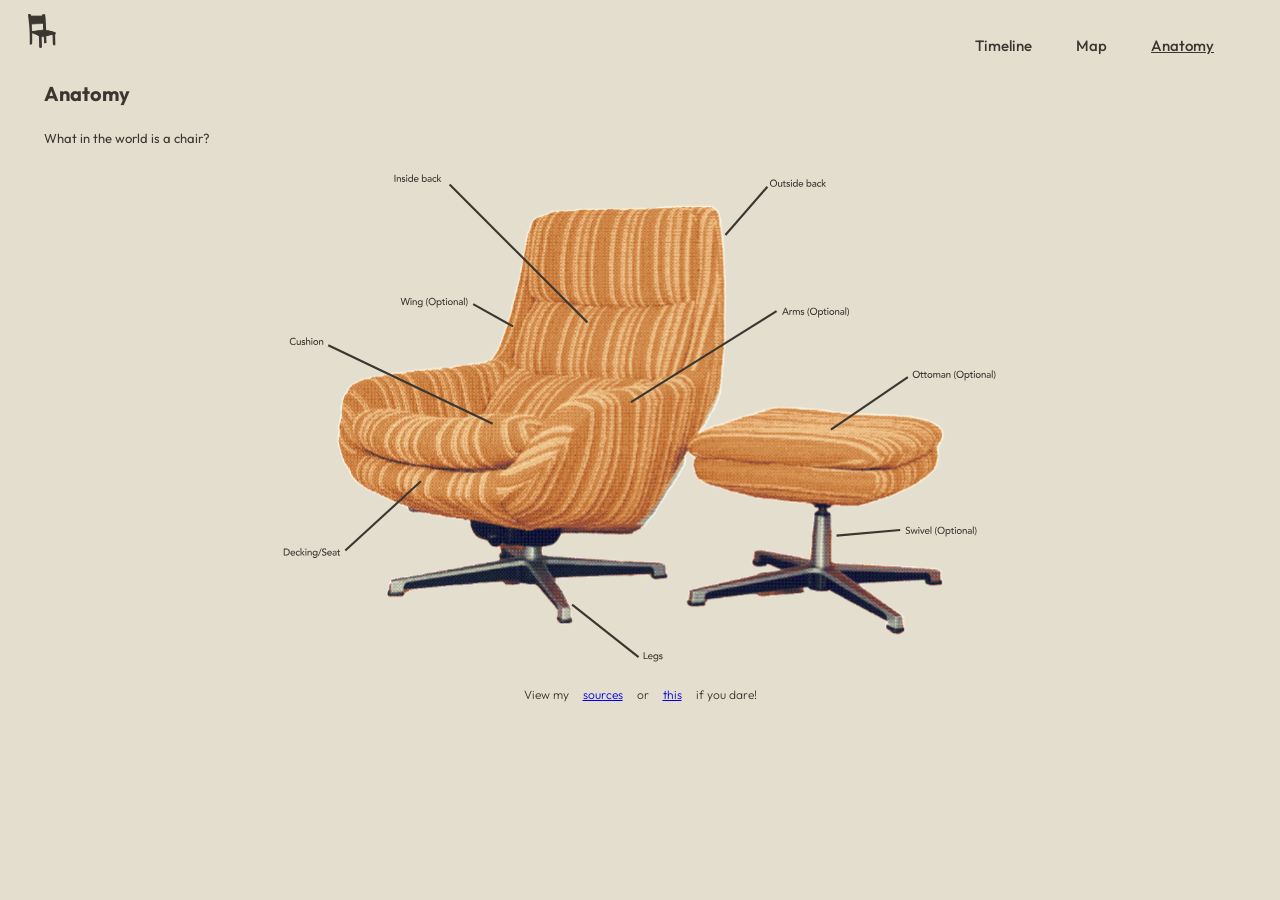
==== commit ec7282f9: "Add files via upload" ====
--- a/anatomy.html
+++ b/anatomy.html
@@ -17,21 +17,22 @@
     <section class = "header">
         <ul>
             <section class = "homeIcon">
-                 <li style="float:inline-start"><a href="../index/index.html"> <img id = "homeIconAct" src="homeIcon.png" style = "width:30px;height:36px"> </a></li>
+                 <li style="float:inline-start"><a href="index.html"> <img id = "homeIconAct" src="homeIcon.png" style = "width:30px;height:36px"> </a></li>
             </section>
-            <li><a href="../anatomy/anatomy.html" class = "active">Anatomy</a></li>
-            <li><a href="../map/map.html">Map</a></li>
-            <li><a href="../timeline/timeline.html">Timeline</a></li>
+            <li><a href="anatomy.html" class = "active">Anatomy</a></li>
+            <li><a href="map.html">Map</a></li>
+            <li><a href="timeline.html">Timeline</a></li>
         </ul>
     </section>
+    <section>
     <br><br>
-    <h3>Anatomy</h3>
+    <h3>Anatomy</h3> <br>
     <p>What in the world is a chair?</p>
     <br>
     <div class = "chairLabeled">
-        <svg width="90%" height="701" viewBox="0 0 1019 701" fill="none" xmlns="http://www.w3.org/2000/svg" xmlns:xlink="http://www.w3.org/1999/xlink">
+        <svg width="60%" height="70%" viewBox="0 0 1019 701" fill="none" xmlns="http://www.w3.org/2000/svg" xmlns:xlink="http://www.w3.org/1999/xlink">
             <rect x="53" y="17" width="926" height="675" fill="url(#pattern0_65_22)"/>
-            <path d="M159.274 4.088H160.618V14H159.274V4.088ZM162.568 7.364H163.828V8.386H163.856C164.015 8.03133 164.29 7.74667 164.682 7.532C165.074 7.308 165.527 7.196 166.04 7.196C166.358 7.196 166.661 7.24733 166.95 7.35C167.249 7.44333 167.506 7.59267 167.72 7.798C167.944 8.00333 168.122 8.26933 168.252 8.596C168.383 8.91333 168.448 9.29133 168.448 9.73V14H167.188V10.08C167.188 9.772 167.146 9.51067 167.062 9.296C166.978 9.072 166.866 8.89467 166.726 8.764C166.586 8.624 166.423 8.526 166.236 8.47C166.059 8.40467 165.872 8.372 165.676 8.372C165.415 8.372 165.172 8.414 164.948 8.498C164.724 8.582 164.528 8.71733 164.36 8.904C164.192 9.08133 164.062 9.31 163.968 9.59C163.875 9.87 163.828 10.2013 163.828 10.584V14H162.568V7.364ZM173.596 9.03C173.446 8.84333 173.26 8.68933 173.036 8.568C172.821 8.43733 172.555 8.372 172.238 8.372C171.939 8.372 171.678 8.43733 171.454 8.568C171.239 8.68933 171.132 8.87133 171.132 9.114C171.132 9.31 171.192 9.46867 171.314 9.59C171.444 9.71133 171.594 9.80933 171.762 9.884C171.939 9.95867 172.126 10.0147 172.322 10.052C172.518 10.0893 172.686 10.122 172.826 10.15C173.096 10.2153 173.348 10.2947 173.582 10.388C173.824 10.4813 174.03 10.6027 174.198 10.752C174.375 10.9013 174.51 11.0833 174.604 11.298C174.706 11.5127 174.758 11.774 174.758 12.082C174.758 12.4553 174.678 12.7773 174.52 13.048C174.361 13.3093 174.156 13.524 173.904 13.692C173.652 13.86 173.362 13.9813 173.036 14.056C172.718 14.1307 172.396 14.168 172.07 14.168C171.519 14.168 171.034 14.084 170.614 13.916C170.203 13.748 169.834 13.44 169.508 12.992L170.46 12.208C170.665 12.4133 170.894 12.5953 171.146 12.754C171.398 12.9127 171.706 12.992 172.07 12.992C172.228 12.992 172.387 12.978 172.546 12.95C172.714 12.9127 172.858 12.8613 172.98 12.796C173.11 12.7213 173.213 12.6327 173.288 12.53C173.372 12.418 173.414 12.292 173.414 12.152C173.414 11.9653 173.353 11.8113 173.232 11.69C173.12 11.5687 172.98 11.4753 172.812 11.41C172.653 11.3353 172.48 11.2793 172.294 11.242C172.116 11.1953 171.958 11.158 171.818 11.13C171.547 11.0647 171.29 10.99 171.048 10.906C170.805 10.822 170.59 10.71 170.404 10.57C170.217 10.43 170.068 10.2527 169.956 10.038C169.844 9.82333 169.788 9.55733 169.788 9.24C169.788 8.89467 169.858 8.596 169.998 8.344C170.147 8.08267 170.338 7.868 170.572 7.7C170.814 7.532 171.085 7.406 171.384 7.322C171.692 7.238 172 7.196 172.308 7.196C172.756 7.196 173.185 7.28 173.596 7.448C174.006 7.616 174.333 7.896 174.576 8.288L173.596 9.03ZM176.106 7.364H177.366V14H176.106V7.364ZM175.812 4.984C175.812 4.732 175.901 4.51733 176.078 4.34C176.265 4.15333 176.484 4.06 176.736 4.06C176.988 4.06 177.203 4.15333 177.38 4.34C177.567 4.51733 177.66 4.732 177.66 4.984C177.66 5.236 177.567 5.45533 177.38 5.642C177.203 5.81933 176.988 5.908 176.736 5.908C176.484 5.908 176.265 5.81933 176.078 5.642C175.901 5.45533 175.812 5.236 175.812 4.984ZM185.742 14H184.482V13.048H184.454C184.211 13.4027 183.875 13.678 183.446 13.874C183.026 14.07 182.592 14.168 182.144 14.168C181.63 14.168 181.164 14.0793 180.744 13.902C180.333 13.7247 179.978 13.4773 179.68 13.16C179.39 12.8427 179.166 12.474 179.008 12.054C178.849 11.634 178.77 11.1767 178.77 10.682C178.77 10.1873 178.849 9.73 179.008 9.31C179.166 8.88067 179.39 8.512 179.68 8.204C179.978 7.88667 180.333 7.63933 180.744 7.462C181.164 7.28467 181.63 7.196 182.144 7.196C182.62 7.196 183.068 7.29867 183.488 7.504C183.908 7.7 184.23 7.97067 184.454 8.316H184.482V3.416H185.742V14ZM182.298 12.992C182.634 12.992 182.937 12.936 183.208 12.824C183.478 12.7027 183.707 12.544 183.894 12.348C184.08 12.1427 184.225 11.9 184.328 11.62C184.43 11.3307 184.482 11.018 184.482 10.682C184.482 10.346 184.43 10.038 184.328 9.758C184.225 9.46867 184.08 9.226 183.894 9.03C183.707 8.82467 183.478 8.666 183.208 8.554C182.937 8.43267 182.634 8.372 182.298 8.372C181.962 8.372 181.658 8.43267 181.388 8.554C181.117 8.666 180.888 8.82467 180.702 9.03C180.515 9.226 180.37 9.46867 180.268 9.758C180.165 10.038 180.114 10.346 180.114 10.682C180.114 11.018 180.165 11.3307 180.268 11.62C180.37 11.9 180.515 12.1427 180.702 12.348C180.888 12.544 181.117 12.7027 181.388 12.824C181.658 12.936 181.962 12.992 182.298 12.992ZM188.322 11.144C188.322 11.4333 188.383 11.6993 188.504 11.942C188.635 12.1753 188.803 12.376 189.008 12.544C189.214 12.712 189.452 12.8427 189.722 12.936C189.993 13.0293 190.273 13.076 190.562 13.076C190.954 13.076 191.295 12.9873 191.584 12.81C191.874 12.6233 192.14 12.3807 192.382 12.082L193.334 12.81C192.634 13.7153 191.654 14.168 190.394 14.168C189.872 14.168 189.396 14.0793 188.966 13.902C188.546 13.7247 188.187 13.482 187.888 13.174C187.599 12.8567 187.375 12.488 187.216 12.068C187.058 11.6387 186.978 11.1767 186.978 10.682C186.978 10.1873 187.062 9.73 187.23 9.31C187.408 8.88067 187.646 8.512 187.944 8.204C188.252 7.88667 188.616 7.63933 189.036 7.462C189.456 7.28467 189.914 7.196 190.408 7.196C190.996 7.196 191.491 7.29867 191.892 7.504C192.303 7.70933 192.639 7.98 192.9 8.316C193.162 8.64267 193.348 9.016 193.46 9.436C193.582 9.84667 193.642 10.2667 193.642 10.696V11.144H188.322ZM192.298 10.136C192.289 9.856 192.242 9.59933 192.158 9.366C192.084 9.13267 191.967 8.932 191.808 8.764C191.65 8.58667 191.449 8.45133 191.206 8.358C190.973 8.25533 190.698 8.204 190.38 8.204C190.072 8.204 189.788 8.26467 189.526 8.386C189.274 8.498 189.06 8.64733 188.882 8.834C188.705 9.02067 188.565 9.23067 188.462 9.464C188.369 9.688 188.322 9.912 188.322 10.136H192.298ZM198.486 3.416H199.746V8.316H199.774C199.998 7.97067 200.32 7.7 200.74 7.504C201.16 7.29867 201.608 7.196 202.084 7.196C202.597 7.196 203.059 7.28467 203.47 7.462C203.89 7.63933 204.245 7.88667 204.534 8.204C204.833 8.512 205.061 8.88067 205.22 9.31C205.379 9.73 205.458 10.1873 205.458 10.682C205.458 11.1767 205.379 11.634 205.22 12.054C205.061 12.474 204.833 12.8427 204.534 13.16C204.245 13.4773 203.89 13.7247 203.47 13.902C203.059 14.0793 202.597 14.168 202.084 14.168C201.636 14.168 201.197 14.07 200.768 13.874C200.348 13.678 200.017 13.4027 199.774 13.048H199.746V14H198.486V3.416ZM201.93 12.992C202.266 12.992 202.569 12.936 202.84 12.824C203.111 12.7027 203.339 12.544 203.526 12.348C203.713 12.1427 203.857 11.9 203.96 11.62C204.063 11.3307 204.114 11.018 204.114 10.682C204.114 10.346 204.063 10.038 203.96 9.758C203.857 9.46867 203.713 9.226 203.526 9.03C203.339 8.82467 203.111 8.666 202.84 8.554C202.569 8.43267 202.266 8.372 201.93 8.372C201.594 8.372 201.291 8.43267 201.02 8.554C200.749 8.666 200.521 8.82467 200.334 9.03C200.147 9.226 200.003 9.46867 199.9 9.758C199.797 10.038 199.746 10.346 199.746 10.682C199.746 11.018 199.797 11.3307 199.9 11.62C200.003 11.9 200.147 12.1427 200.334 12.348C200.521 12.544 200.749 12.7027 201.02 12.824C201.291 12.936 201.594 12.992 201.93 12.992ZM206.793 8.176C207.147 7.84933 207.558 7.60667 208.025 7.448C208.491 7.28 208.958 7.196 209.425 7.196C209.91 7.196 210.325 7.25667 210.671 7.378C211.025 7.49933 211.315 7.66267 211.539 7.868C211.763 8.07333 211.926 8.31133 212.029 8.582C212.141 8.84333 212.197 9.11867 212.197 9.408V12.796C212.197 13.0293 212.201 13.244 212.211 13.44C212.22 13.636 212.234 13.8227 212.253 14H211.133C211.105 13.664 211.091 13.328 211.091 12.992H211.063C210.783 13.4213 210.451 13.7247 210.069 13.902C209.686 14.0793 209.243 14.168 208.739 14.168C208.431 14.168 208.137 14.126 207.857 14.042C207.577 13.958 207.329 13.832 207.115 13.664C206.909 13.496 206.746 13.2907 206.625 13.048C206.503 12.796 206.443 12.5067 206.443 12.18C206.443 11.7507 206.536 11.3913 206.723 11.102C206.919 10.8127 207.18 10.5793 207.507 10.402C207.843 10.2153 208.23 10.0847 208.669 10.01C209.117 9.926 209.593 9.884 210.097 9.884H211.021V9.604C211.021 9.436 210.988 9.268 210.923 9.1C210.857 8.932 210.759 8.78267 210.629 8.652C210.498 8.512 210.335 8.40467 210.139 8.33C209.943 8.246 209.709 8.204 209.439 8.204C209.196 8.204 208.981 8.22733 208.795 8.274C208.617 8.32067 208.454 8.38133 208.305 8.456C208.155 8.52133 208.02 8.60067 207.899 8.694C207.777 8.78733 207.661 8.876 207.549 8.96L206.793 8.176ZM210.349 10.808C210.05 10.808 209.742 10.8267 209.425 10.864C209.117 10.892 208.832 10.9527 208.571 11.046C208.319 11.1393 208.109 11.27 207.941 11.438C207.782 11.606 207.703 11.8207 207.703 12.082C207.703 12.4647 207.829 12.74 208.081 12.908C208.342 13.076 208.692 13.16 209.131 13.16C209.476 13.16 209.77 13.104 210.013 12.992C210.255 12.8707 210.451 12.7167 210.601 12.53C210.75 12.3433 210.857 12.138 210.923 11.914C210.988 11.6807 211.021 11.452 211.021 11.228V10.808H210.349ZM218.49 9.128C218.257 8.88533 218.01 8.70333 217.748 8.582C217.496 8.45133 217.193 8.386 216.838 8.386C216.493 8.386 216.19 8.45133 215.928 8.582C215.676 8.70333 215.462 8.876 215.284 9.1C215.116 9.31467 214.986 9.56667 214.892 9.856C214.808 10.136 214.766 10.43 214.766 10.738C214.766 11.046 214.818 11.34 214.92 11.62C215.023 11.8907 215.168 12.1287 215.354 12.334C215.541 12.5393 215.765 12.7027 216.026 12.824C216.288 12.936 216.582 12.992 216.908 12.992C217.263 12.992 217.566 12.9313 217.818 12.81C218.07 12.6793 218.304 12.4927 218.518 12.25L219.414 13.146C219.088 13.51 218.705 13.7713 218.266 13.93C217.837 14.0887 217.38 14.168 216.894 14.168C216.381 14.168 215.91 14.084 215.48 13.916C215.06 13.748 214.696 13.5147 214.388 13.216C214.08 12.908 213.842 12.544 213.674 12.124C213.506 11.6947 213.422 11.2233 213.422 10.71C213.422 10.1967 213.506 9.72533 213.674 9.296C213.842 8.86667 214.076 8.498 214.374 8.19C214.682 7.882 215.046 7.644 215.466 7.476C215.896 7.29867 216.372 7.21 216.894 7.21C217.38 7.21 217.842 7.29867 218.28 7.476C218.728 7.644 219.116 7.90533 219.442 8.26L218.49 9.128ZM220.218 3.416H221.478V10.248L224.334 7.378H226.084L222.99 10.388L226.35 14H224.558L221.478 10.556V14H220.218V3.416Z" fill="#3A3630"/>
+            <path class ="insideBack" d="M159.274 4.088H160.618V14H159.274V4.088ZM162.568 7.364H163.828V8.386H163.856C164.015 8.03133 164.29 7.74667 164.682 7.532C165.074 7.308 165.527 7.196 166.04 7.196C166.358 7.196 166.661 7.24733 166.95 7.35C167.249 7.44333 167.506 7.59267 167.72 7.798C167.944 8.00333 168.122 8.26933 168.252 8.596C168.383 8.91333 168.448 9.29133 168.448 9.73V14H167.188V10.08C167.188 9.772 167.146 9.51067 167.062 9.296C166.978 9.072 166.866 8.89467 166.726 8.764C166.586 8.624 166.423 8.526 166.236 8.47C166.059 8.40467 165.872 8.372 165.676 8.372C165.415 8.372 165.172 8.414 164.948 8.498C164.724 8.582 164.528 8.71733 164.36 8.904C164.192 9.08133 164.062 9.31 163.968 9.59C163.875 9.87 163.828 10.2013 163.828 10.584V14H162.568V7.364ZM173.596 9.03C173.446 8.84333 173.26 8.68933 173.036 8.568C172.821 8.43733 172.555 8.372 172.238 8.372C171.939 8.372 171.678 8.43733 171.454 8.568C171.239 8.68933 171.132 8.87133 171.132 9.114C171.132 9.31 171.192 9.46867 171.314 9.59C171.444 9.71133 171.594 9.80933 171.762 9.884C171.939 9.95867 172.126 10.0147 172.322 10.052C172.518 10.0893 172.686 10.122 172.826 10.15C173.096 10.2153 173.348 10.2947 173.582 10.388C173.824 10.4813 174.03 10.6027 174.198 10.752C174.375 10.9013 174.51 11.0833 174.604 11.298C174.706 11.5127 174.758 11.774 174.758 12.082C174.758 12.4553 174.678 12.7773 174.52 13.048C174.361 13.3093 174.156 13.524 173.904 13.692C173.652 13.86 173.362 13.9813 173.036 14.056C172.718 14.1307 172.396 14.168 172.07 14.168C171.519 14.168 171.034 14.084 170.614 13.916C170.203 13.748 169.834 13.44 169.508 12.992L170.46 12.208C170.665 12.4133 170.894 12.5953 171.146 12.754C171.398 12.9127 171.706 12.992 172.07 12.992C172.228 12.992 172.387 12.978 172.546 12.95C172.714 12.9127 172.858 12.8613 172.98 12.796C173.11 12.7213 173.213 12.6327 173.288 12.53C173.372 12.418 173.414 12.292 173.414 12.152C173.414 11.9653 173.353 11.8113 173.232 11.69C173.12 11.5687 172.98 11.4753 172.812 11.41C172.653 11.3353 172.48 11.2793 172.294 11.242C172.116 11.1953 171.958 11.158 171.818 11.13C171.547 11.0647 171.29 10.99 171.048 10.906C170.805 10.822 170.59 10.71 170.404 10.57C170.217 10.43 170.068 10.2527 169.956 10.038C169.844 9.82333 169.788 9.55733 169.788 9.24C169.788 8.89467 169.858 8.596 169.998 8.344C170.147 8.08267 170.338 7.868 170.572 7.7C170.814 7.532 171.085 7.406 171.384 7.322C171.692 7.238 172 7.196 172.308 7.196C172.756 7.196 173.185 7.28 173.596 7.448C174.006 7.616 174.333 7.896 174.576 8.288L173.596 9.03ZM176.106 7.364H177.366V14H176.106V7.364ZM175.812 4.984C175.812 4.732 175.901 4.51733 176.078 4.34C176.265 4.15333 176.484 4.06 176.736 4.06C176.988 4.06 177.203 4.15333 177.38 4.34C177.567 4.51733 177.66 4.732 177.66 4.984C177.66 5.236 177.567 5.45533 177.38 5.642C177.203 5.81933 176.988 5.908 176.736 5.908C176.484 5.908 176.265 5.81933 176.078 5.642C175.901 5.45533 175.812 5.236 175.812 4.984ZM185.742 14H184.482V13.048H184.454C184.211 13.4027 183.875 13.678 183.446 13.874C183.026 14.07 182.592 14.168 182.144 14.168C181.63 14.168 181.164 14.0793 180.744 13.902C180.333 13.7247 179.978 13.4773 179.68 13.16C179.39 12.8427 179.166 12.474 179.008 12.054C178.849 11.634 178.77 11.1767 178.77 10.682C178.77 10.1873 178.849 9.73 179.008 9.31C179.166 8.88067 179.39 8.512 179.68 8.204C179.978 7.88667 180.333 7.63933 180.744 7.462C181.164 7.28467 181.63 7.196 182.144 7.196C182.62 7.196 183.068 7.29867 183.488 7.504C183.908 7.7 184.23 7.97067 184.454 8.316H184.482V3.416H185.742V14ZM182.298 12.992C182.634 12.992 182.937 12.936 183.208 12.824C183.478 12.7027 183.707 12.544 183.894 12.348C184.08 12.1427 184.225 11.9 184.328 11.62C184.43 11.3307 184.482 11.018 184.482 10.682C184.482 10.346 184.43 10.038 184.328 9.758C184.225 9.46867 184.08 9.226 183.894 9.03C183.707 8.82467 183.478 8.666 183.208 8.554C182.937 8.43267 182.634 8.372 182.298 8.372C181.962 8.372 181.658 8.43267 181.388 8.554C181.117 8.666 180.888 8.82467 180.702 9.03C180.515 9.226 180.37 9.46867 180.268 9.758C180.165 10.038 180.114 10.346 180.114 10.682C180.114 11.018 180.165 11.3307 180.268 11.62C180.37 11.9 180.515 12.1427 180.702 12.348C180.888 12.544 181.117 12.7027 181.388 12.824C181.658 12.936 181.962 12.992 182.298 12.992ZM188.322 11.144C188.322 11.4333 188.383 11.6993 188.504 11.942C188.635 12.1753 188.803 12.376 189.008 12.544C189.214 12.712 189.452 12.8427 189.722 12.936C189.993 13.0293 190.273 13.076 190.562 13.076C190.954 13.076 191.295 12.9873 191.584 12.81C191.874 12.6233 192.14 12.3807 192.382 12.082L193.334 12.81C192.634 13.7153 191.654 14.168 190.394 14.168C189.872 14.168 189.396 14.0793 188.966 13.902C188.546 13.7247 188.187 13.482 187.888 13.174C187.599 12.8567 187.375 12.488 187.216 12.068C187.058 11.6387 186.978 11.1767 186.978 10.682C186.978 10.1873 187.062 9.73 187.23 9.31C187.408 8.88067 187.646 8.512 187.944 8.204C188.252 7.88667 188.616 7.63933 189.036 7.462C189.456 7.28467 189.914 7.196 190.408 7.196C190.996 7.196 191.491 7.29867 191.892 7.504C192.303 7.70933 192.639 7.98 192.9 8.316C193.162 8.64267 193.348 9.016 193.46 9.436C193.582 9.84667 193.642 10.2667 193.642 10.696V11.144H188.322ZM192.298 10.136C192.289 9.856 192.242 9.59933 192.158 9.366C192.084 9.13267 191.967 8.932 191.808 8.764C191.65 8.58667 191.449 8.45133 191.206 8.358C190.973 8.25533 190.698 8.204 190.38 8.204C190.072 8.204 189.788 8.26467 189.526 8.386C189.274 8.498 189.06 8.64733 188.882 8.834C188.705 9.02067 188.565 9.23067 188.462 9.464C188.369 9.688 188.322 9.912 188.322 10.136H192.298ZM198.486 3.416H199.746V8.316H199.774C199.998 7.97067 200.32 7.7 200.74 7.504C201.16 7.29867 201.608 7.196 202.084 7.196C202.597 7.196 203.059 7.28467 203.47 7.462C203.89 7.63933 204.245 7.88667 204.534 8.204C204.833 8.512 205.061 8.88067 205.22 9.31C205.379 9.73 205.458 10.1873 205.458 10.682C205.458 11.1767 205.379 11.634 205.22 12.054C205.061 12.474 204.833 12.8427 204.534 13.16C204.245 13.4773 203.89 13.7247 203.47 13.902C203.059 14.0793 202.597 14.168 202.084 14.168C201.636 14.168 201.197 14.07 200.768 13.874C200.348 13.678 200.017 13.4027 199.774 13.048H199.746V14H198.486V3.416ZM201.93 12.992C202.266 12.992 202.569 12.936 202.84 12.824C203.111 12.7027 203.339 12.544 203.526 12.348C203.713 12.1427 203.857 11.9 203.96 11.62C204.063 11.3307 204.114 11.018 204.114 10.682C204.114 10.346 204.063 10.038 203.96 9.758C203.857 9.46867 203.713 9.226 203.526 9.03C203.339 8.82467 203.111 8.666 202.84 8.554C202.569 8.43267 202.266 8.372 201.93 8.372C201.594 8.372 201.291 8.43267 201.02 8.554C200.749 8.666 200.521 8.82467 200.334 9.03C200.147 9.226 200.003 9.46867 199.9 9.758C199.797 10.038 199.746 10.346 199.746 10.682C199.746 11.018 199.797 11.3307 199.9 11.62C200.003 11.9 200.147 12.1427 200.334 12.348C200.521 12.544 200.749 12.7027 201.02 12.824C201.291 12.936 201.594 12.992 201.93 12.992ZM206.793 8.176C207.147 7.84933 207.558 7.60667 208.025 7.448C208.491 7.28 208.958 7.196 209.425 7.196C209.91 7.196 210.325 7.25667 210.671 7.378C211.025 7.49933 211.315 7.66267 211.539 7.868C211.763 8.07333 211.926 8.31133 212.029 8.582C212.141 8.84333 212.197 9.11867 212.197 9.408V12.796C212.197 13.0293 212.201 13.244 212.211 13.44C212.22 13.636 212.234 13.8227 212.253 14H211.133C211.105 13.664 211.091 13.328 211.091 12.992H211.063C210.783 13.4213 210.451 13.7247 210.069 13.902C209.686 14.0793 209.243 14.168 208.739 14.168C208.431 14.168 208.137 14.126 207.857 14.042C207.577 13.958 207.329 13.832 207.115 13.664C206.909 13.496 206.746 13.2907 206.625 13.048C206.503 12.796 206.443 12.5067 206.443 12.18C206.443 11.7507 206.536 11.3913 206.723 11.102C206.919 10.8127 207.18 10.5793 207.507 10.402C207.843 10.2153 208.23 10.0847 208.669 10.01C209.117 9.926 209.593 9.884 210.097 9.884H211.021V9.604C211.021 9.436 210.988 9.268 210.923 9.1C210.857 8.932 210.759 8.78267 210.629 8.652C210.498 8.512 210.335 8.40467 210.139 8.33C209.943 8.246 209.709 8.204 209.439 8.204C209.196 8.204 208.981 8.22733 208.795 8.274C208.617 8.32067 208.454 8.38133 208.305 8.456C208.155 8.52133 208.02 8.60067 207.899 8.694C207.777 8.78733 207.661 8.876 207.549 8.96L206.793 8.176ZM210.349 10.808C210.05 10.808 209.742 10.8267 209.425 10.864C209.117 10.892 208.832 10.9527 208.571 11.046C208.319 11.1393 208.109 11.27 207.941 11.438C207.782 11.606 207.703 11.8207 207.703 12.082C207.703 12.4647 207.829 12.74 208.081 12.908C208.342 13.076 208.692 13.16 209.131 13.16C209.476 13.16 209.77 13.104 210.013 12.992C210.255 12.8707 210.451 12.7167 210.601 12.53C210.75 12.3433 210.857 12.138 210.923 11.914C210.988 11.6807 211.021 11.452 211.021 11.228V10.808H210.349ZM218.49 9.128C218.257 8.88533 218.01 8.70333 217.748 8.582C217.496 8.45133 217.193 8.386 216.838 8.386C216.493 8.386 216.19 8.45133 215.928 8.582C215.676 8.70333 215.462 8.876 215.284 9.1C215.116 9.31467 214.986 9.56667 214.892 9.856C214.808 10.136 214.766 10.43 214.766 10.738C214.766 11.046 214.818 11.34 214.92 11.62C215.023 11.8907 215.168 12.1287 215.354 12.334C215.541 12.5393 215.765 12.7027 216.026 12.824C216.288 12.936 216.582 12.992 216.908 12.992C217.263 12.992 217.566 12.9313 217.818 12.81C218.07 12.6793 218.304 12.4927 218.518 12.25L219.414 13.146C219.088 13.51 218.705 13.7713 218.266 13.93C217.837 14.0887 217.38 14.168 216.894 14.168C216.381 14.168 215.91 14.084 215.48 13.916C215.06 13.748 214.696 13.5147 214.388 13.216C214.08 12.908 213.842 12.544 213.674 12.124C213.506 11.6947 213.422 11.2233 213.422 10.71C213.422 10.1967 213.506 9.72533 213.674 9.296C213.842 8.86667 214.076 8.498 214.374 8.19C214.682 7.882 215.046 7.644 215.466 7.476C215.896 7.29867 216.372 7.21 216.894 7.21C217.38 7.21 217.842 7.29867 218.28 7.476C218.728 7.644 219.116 7.90533 219.442 8.26L218.49 9.128ZM220.218 3.416H221.478V10.248L224.334 7.378H226.084L222.99 10.388L226.35 14H224.558L221.478 10.556V14H220.218V3.416Z" fill="#3A3630"/>
             <path d="M168.014 180.088H169.414L171.598 188.012H171.626L173.964 180.088H175.504L177.842 188.012H177.87L180.054 180.088H181.454L178.57 190H177.156L174.748 181.908H174.72L172.326 190H170.912L168.014 180.088ZM182.237 183.364H183.497V190H182.237V183.364ZM181.943 180.984C181.943 180.732 182.031 180.517 182.209 180.34C182.395 180.153 182.615 180.06 182.867 180.06C183.119 180.06 183.333 180.153 183.511 180.34C183.697 180.517 183.791 180.732 183.791 180.984C183.791 181.236 183.697 181.455 183.511 181.642C183.333 181.819 183.119 181.908 182.867 181.908C182.615 181.908 182.395 181.819 182.209 181.642C182.031 181.455 181.943 181.236 181.943 180.984ZM185.222 183.364H186.482V184.386H186.51C186.669 184.031 186.944 183.747 187.336 183.532C187.728 183.308 188.181 183.196 188.694 183.196C189.011 183.196 189.315 183.247 189.604 183.35C189.903 183.443 190.159 183.593 190.374 183.798C190.598 184.003 190.775 184.269 190.906 184.596C191.037 184.913 191.102 185.291 191.102 185.73V190H189.842V186.08C189.842 185.772 189.8 185.511 189.716 185.296C189.632 185.072 189.52 184.895 189.38 184.764C189.24 184.624 189.077 184.526 188.89 184.47C188.713 184.405 188.526 184.372 188.33 184.372C188.069 184.372 187.826 184.414 187.602 184.498C187.378 184.582 187.182 184.717 187.014 184.904C186.846 185.081 186.715 185.31 186.622 185.59C186.529 185.87 186.482 186.201 186.482 186.584V190H185.222V183.364ZM199.371 189.944C199.371 190.448 199.283 190.905 199.105 191.316C198.937 191.736 198.695 192.095 198.377 192.394C198.06 192.702 197.677 192.94 197.229 193.108C196.781 193.276 196.287 193.36 195.745 193.36C195.111 193.36 194.527 193.271 193.995 193.094C193.473 192.917 192.973 192.609 192.497 192.17L193.351 191.106C193.678 191.461 194.033 191.727 194.415 191.904C194.798 192.091 195.232 192.184 195.717 192.184C196.184 192.184 196.571 192.114 196.879 191.974C197.187 191.843 197.43 191.671 197.607 191.456C197.794 191.241 197.925 190.994 197.999 190.714C198.074 190.443 198.111 190.168 198.111 189.888V188.908H198.069C197.827 189.309 197.495 189.608 197.075 189.804C196.665 189.991 196.231 190.084 195.773 190.084C195.288 190.084 194.835 190 194.415 189.832C194.005 189.655 193.65 189.417 193.351 189.118C193.053 188.81 192.819 188.451 192.651 188.04C192.483 187.62 192.399 187.167 192.399 186.682C192.399 186.197 192.479 185.744 192.637 185.324C192.796 184.895 193.02 184.521 193.309 184.204C193.608 183.887 193.963 183.639 194.373 183.462C194.793 183.285 195.26 183.196 195.773 183.196C196.221 183.196 196.655 183.294 197.075 183.49C197.505 183.686 197.841 183.961 198.083 184.316H198.111V183.364H199.371V189.944ZM195.927 184.372C195.591 184.372 195.288 184.433 195.017 184.554C194.747 184.666 194.518 184.825 194.331 185.03C194.145 185.226 194 185.469 193.897 185.758C193.795 186.038 193.743 186.346 193.743 186.682C193.743 187.354 193.939 187.895 194.331 188.306C194.723 188.707 195.255 188.908 195.927 188.908C196.599 188.908 197.131 188.707 197.523 188.306C197.915 187.895 198.111 187.354 198.111 186.682C198.111 186.346 198.06 186.038 197.957 185.758C197.855 185.469 197.71 185.226 197.523 185.03C197.337 184.825 197.108 184.666 196.837 184.554C196.567 184.433 196.263 184.372 195.927 184.372ZM207.22 180.34C206.922 180.816 206.66 181.273 206.436 181.712C206.212 182.151 206.026 182.599 205.876 183.056C205.727 183.504 205.615 183.971 205.54 184.456C205.466 184.941 205.428 185.464 205.428 186.024C205.428 187.051 205.578 188.045 205.876 189.006C206.175 189.967 206.623 190.859 207.22 191.68L206.38 192.24C205.736 191.363 205.232 190.397 204.868 189.342C204.514 188.287 204.336 187.181 204.336 186.024C204.336 184.951 204.509 183.877 204.854 182.804C205.2 181.731 205.708 180.732 206.38 179.808L207.22 180.34ZM213.105 190.252C212.349 190.252 211.654 190.121 211.019 189.86C210.384 189.589 209.838 189.221 209.381 188.754C208.933 188.287 208.578 187.737 208.317 187.102C208.065 186.467 207.939 185.781 207.939 185.044C207.939 184.307 208.065 183.621 208.317 182.986C208.578 182.351 208.933 181.801 209.381 181.334C209.838 180.867 210.384 180.503 211.019 180.242C211.654 179.971 212.349 179.836 213.105 179.836C213.861 179.836 214.556 179.971 215.191 180.242C215.826 180.503 216.367 180.867 216.815 181.334C217.272 181.801 217.627 182.351 217.879 182.986C218.14 183.621 218.271 184.307 218.271 185.044C218.271 185.781 218.14 186.467 217.879 187.102C217.627 187.737 217.272 188.287 216.815 188.754C216.367 189.221 215.826 189.589 215.191 189.86C214.556 190.121 213.861 190.252 213.105 190.252ZM213.105 188.992C213.674 188.992 214.188 188.889 214.645 188.684C215.102 188.469 215.494 188.185 215.821 187.83C216.148 187.475 216.4 187.06 216.577 186.584C216.754 186.099 216.843 185.585 216.843 185.044C216.843 184.503 216.754 183.994 216.577 183.518C216.4 183.033 216.148 182.613 215.821 182.258C215.494 181.903 215.102 181.623 214.645 181.418C214.188 181.203 213.674 181.096 213.105 181.096C212.536 181.096 212.022 181.203 211.565 181.418C211.108 181.623 210.716 181.903 210.389 182.258C210.062 182.613 209.81 183.033 209.633 183.518C209.456 183.994 209.367 184.503 209.367 185.044C209.367 185.585 209.456 186.099 209.633 186.584C209.81 187.06 210.062 187.475 210.389 187.83C210.716 188.185 211.108 188.469 211.565 188.684C212.022 188.889 212.536 188.992 213.105 188.992ZM219.601 183.364H220.861V184.316H220.889C221.132 183.961 221.463 183.686 221.883 183.49C222.313 183.294 222.751 183.196 223.199 183.196C223.713 183.196 224.175 183.285 224.585 183.462C225.005 183.639 225.36 183.887 225.649 184.204C225.948 184.521 226.177 184.895 226.335 185.324C226.494 185.744 226.573 186.197 226.573 186.682C226.573 187.177 226.494 187.639 226.335 188.068C226.177 188.488 225.948 188.857 225.649 189.174C225.36 189.482 225.005 189.725 224.585 189.902C224.175 190.079 223.713 190.168 223.199 190.168C222.723 190.168 222.275 190.07 221.855 189.874C221.435 189.669 221.113 189.393 220.889 189.048H220.861V193.948H219.601V183.364ZM223.045 184.372C222.709 184.372 222.406 184.433 222.135 184.554C221.865 184.666 221.636 184.825 221.449 185.03C221.263 185.226 221.118 185.469 221.015 185.758C220.913 186.038 220.861 186.346 220.861 186.682C220.861 187.018 220.913 187.331 221.015 187.62C221.118 187.9 221.263 188.143 221.449 188.348C221.636 188.544 221.865 188.703 222.135 188.824C222.406 188.936 222.709 188.992 223.045 188.992C223.381 188.992 223.685 188.936 223.955 188.824C224.226 188.703 224.455 188.544 224.641 188.348C224.828 188.143 224.973 187.9 225.075 187.62C225.178 187.331 225.229 187.018 225.229 186.682C225.229 186.346 225.178 186.038 225.075 185.758C224.973 185.469 224.828 185.226 224.641 185.03C224.455 184.825 224.226 184.666 223.955 184.554C223.685 184.433 223.381 184.372 223.045 184.372ZM231.436 184.456H229.63V187.466C229.63 187.653 229.635 187.839 229.644 188.026C229.653 188.203 229.686 188.367 229.742 188.516C229.807 188.656 229.901 188.773 230.022 188.866C230.153 188.95 230.339 188.992 230.582 188.992C230.731 188.992 230.885 188.978 231.044 188.95C231.203 188.922 231.347 188.871 231.478 188.796V189.944C231.329 190.028 231.133 190.084 230.89 190.112C230.657 190.149 230.475 190.168 230.344 190.168C229.859 190.168 229.481 190.103 229.21 189.972C228.949 189.832 228.753 189.655 228.622 189.44C228.501 189.225 228.426 188.987 228.398 188.726C228.379 188.455 228.37 188.185 228.37 187.914V184.456H226.914V183.364H228.37V181.502H229.63V183.364H231.436V184.456ZM232.88 183.364H234.14V190H232.88V183.364ZM232.586 180.984C232.586 180.732 232.674 180.517 232.852 180.34C233.038 180.153 233.258 180.06 233.51 180.06C233.762 180.06 233.976 180.153 234.154 180.34C234.34 180.517 234.434 180.732 234.434 180.984C234.434 181.236 234.34 181.455 234.154 181.642C233.976 181.819 233.762 181.908 233.51 181.908C233.258 181.908 233.038 181.819 232.852 181.642C232.674 181.455 232.586 181.236 232.586 180.984ZM236.887 186.682C236.887 187.018 236.938 187.331 237.041 187.62C237.144 187.9 237.288 188.143 237.475 188.348C237.662 188.544 237.89 188.703 238.161 188.824C238.432 188.936 238.735 188.992 239.071 188.992C239.407 188.992 239.71 188.936 239.981 188.824C240.252 188.703 240.48 188.544 240.667 188.348C240.854 188.143 240.998 187.9 241.101 187.62C241.204 187.331 241.255 187.018 241.255 186.682C241.255 186.346 241.204 186.038 241.101 185.758C240.998 185.469 240.854 185.226 240.667 185.03C240.48 184.825 240.252 184.666 239.981 184.554C239.71 184.433 239.407 184.372 239.071 184.372C238.735 184.372 238.432 184.433 238.161 184.554C237.89 184.666 237.662 184.825 237.475 185.03C237.288 185.226 237.144 185.469 237.041 185.758C236.938 186.038 236.887 186.346 236.887 186.682ZM235.543 186.682C235.543 186.197 235.632 185.744 235.809 185.324C235.996 184.904 236.248 184.535 236.565 184.218C236.882 183.901 237.256 183.653 237.685 183.476C238.114 183.289 238.576 183.196 239.071 183.196C239.566 183.196 240.028 183.289 240.457 183.476C240.886 183.653 241.26 183.901 241.577 184.218C241.894 184.535 242.142 184.904 242.319 185.324C242.506 185.744 242.599 186.197 242.599 186.682C242.599 187.167 242.506 187.625 242.319 188.054C242.142 188.474 241.894 188.843 241.577 189.16C241.26 189.468 240.886 189.715 240.457 189.902C240.028 190.079 239.566 190.168 239.071 190.168C238.576 190.168 238.114 190.079 237.685 189.902C237.256 189.715 236.882 189.468 236.565 189.16C236.248 188.843 235.996 188.474 235.809 188.054C235.632 187.625 235.543 187.167 235.543 186.682ZM243.897 183.364H245.157V184.386H245.185C245.344 184.031 245.619 183.747 246.011 183.532C246.403 183.308 246.856 183.196 247.369 183.196C247.687 183.196 247.99 183.247 248.279 183.35C248.578 183.443 248.835 183.593 249.049 183.798C249.273 184.003 249.451 184.269 249.581 184.596C249.712 184.913 249.777 185.291 249.777 185.73V190H248.517V186.08C248.517 185.772 248.475 185.511 248.391 185.296C248.307 185.072 248.195 184.895 248.055 184.764C247.915 184.624 247.752 184.526 247.565 184.47C247.388 184.405 247.201 184.372 247.005 184.372C246.744 184.372 246.501 184.414 246.277 184.498C246.053 184.582 245.857 184.717 245.689 184.904C245.521 185.081 245.391 185.31 245.297 185.59C245.204 185.87 245.157 186.201 245.157 186.584V190H243.897V183.364ZM251.425 184.176C251.779 183.849 252.19 183.607 252.657 183.448C253.123 183.28 253.59 183.196 254.057 183.196C254.542 183.196 254.957 183.257 255.303 183.378C255.657 183.499 255.947 183.663 256.171 183.868C256.395 184.073 256.558 184.311 256.661 184.582C256.773 184.843 256.829 185.119 256.829 185.408V188.796C256.829 189.029 256.833 189.244 256.843 189.44C256.852 189.636 256.866 189.823 256.885 190H255.765C255.737 189.664 255.723 189.328 255.723 188.992H255.695C255.415 189.421 255.083 189.725 254.701 189.902C254.318 190.079 253.875 190.168 253.371 190.168C253.063 190.168 252.769 190.126 252.489 190.042C252.209 189.958 251.961 189.832 251.747 189.664C251.541 189.496 251.378 189.291 251.257 189.048C251.135 188.796 251.075 188.507 251.075 188.18C251.075 187.751 251.168 187.391 251.355 187.102C251.551 186.813 251.812 186.579 252.139 186.402C252.475 186.215 252.862 186.085 253.301 186.01C253.749 185.926 254.225 185.884 254.729 185.884H255.653V185.604C255.653 185.436 255.62 185.268 255.555 185.1C255.489 184.932 255.391 184.783 255.261 184.652C255.13 184.512 254.967 184.405 254.771 184.33C254.575 184.246 254.341 184.204 254.071 184.204C253.828 184.204 253.613 184.227 253.427 184.274C253.249 184.321 253.086 184.381 252.937 184.456C252.787 184.521 252.652 184.601 252.531 184.694C252.409 184.787 252.293 184.876 252.181 184.96L251.425 184.176ZM254.981 186.808C254.682 186.808 254.374 186.827 254.057 186.864C253.749 186.892 253.464 186.953 253.203 187.046C252.951 187.139 252.741 187.27 252.573 187.438C252.414 187.606 252.335 187.821 252.335 188.082C252.335 188.465 252.461 188.74 252.713 188.908C252.974 189.076 253.324 189.16 253.763 189.16C254.108 189.16 254.402 189.104 254.645 188.992C254.887 188.871 255.083 188.717 255.233 188.53C255.382 188.343 255.489 188.138 255.555 187.914C255.62 187.681 255.653 187.452 255.653 187.228V186.808H254.981ZM258.474 179.416H259.734V190H258.474V179.416ZM260.844 191.708C261.142 191.232 261.404 190.775 261.628 190.336C261.852 189.897 262.038 189.454 262.188 189.006C262.337 188.549 262.449 188.077 262.524 187.592C262.598 187.107 262.636 186.584 262.636 186.024C262.636 184.997 262.486 184.003 262.188 183.042C261.889 182.081 261.441 181.189 260.844 180.368L261.684 179.808C262.328 180.685 262.827 181.651 263.182 182.706C263.546 183.761 263.728 184.867 263.728 186.024C263.728 187.097 263.555 188.171 263.21 189.244C262.864 190.317 262.356 191.316 261.684 192.24L260.844 191.708Z" fill="#3A3630"/>
             <path d="M700.824 21.252C700.068 21.252 699.373 21.1213 698.738 20.86C698.103 20.5893 697.557 20.2207 697.1 19.754C696.652 19.2873 696.297 18.7367 696.036 18.102C695.784 17.4673 695.658 16.7813 695.658 16.044C695.658 15.3067 695.784 14.6207 696.036 13.986C696.297 13.3513 696.652 12.8007 697.1 12.334C697.557 11.8673 698.103 11.5033 698.738 11.242C699.373 10.9713 700.068 10.836 700.824 10.836C701.58 10.836 702.275 10.9713 702.91 11.242C703.545 11.5033 704.086 11.8673 704.534 12.334C704.991 12.8007 705.346 13.3513 705.598 13.986C705.859 14.6207 705.99 15.3067 705.99 16.044C705.99 16.7813 705.859 17.4673 705.598 18.102C705.346 18.7367 704.991 19.2873 704.534 19.754C704.086 20.2207 703.545 20.5893 702.91 20.86C702.275 21.1213 701.58 21.252 700.824 21.252ZM700.824 19.992C701.393 19.992 701.907 19.8893 702.364 19.684C702.821 19.4693 703.213 19.1847 703.54 18.83C703.867 18.4753 704.119 18.06 704.296 17.584C704.473 17.0987 704.562 16.5853 704.562 16.044C704.562 15.5027 704.473 14.994 704.296 14.518C704.119 14.0327 703.867 13.6127 703.54 13.258C703.213 12.9033 702.821 12.6233 702.364 12.418C701.907 12.2033 701.393 12.096 700.824 12.096C700.255 12.096 699.741 12.2033 699.284 12.418C698.827 12.6233 698.435 12.9033 698.108 13.258C697.781 13.6127 697.529 14.0327 697.352 14.518C697.175 14.994 697.086 15.5027 697.086 16.044C697.086 16.5853 697.175 17.0987 697.352 17.584C697.529 18.06 697.781 18.4753 698.108 18.83C698.435 19.1847 698.827 19.4693 699.284 19.684C699.741 19.8893 700.255 19.992 700.824 19.992ZM713.2 21H711.94V19.978H711.912C711.754 20.3327 711.478 20.622 711.086 20.846C710.694 21.0607 710.242 21.168 709.728 21.168C709.402 21.168 709.094 21.1167 708.804 21.014C708.515 20.9207 708.258 20.7713 708.034 20.566C707.82 20.3607 707.647 20.0993 707.516 19.782C707.386 19.4553 707.32 19.0727 707.32 18.634V14.364H708.58V18.284C708.58 18.592 708.622 18.858 708.706 19.082C708.79 19.2967 708.902 19.474 709.042 19.614C709.182 19.7447 709.341 19.8427 709.518 19.908C709.705 19.964 709.896 19.992 710.092 19.992C710.354 19.992 710.596 19.95 710.82 19.866C711.044 19.782 711.24 19.6513 711.408 19.474C711.576 19.2873 711.707 19.054 711.8 18.774C711.894 18.494 711.94 18.1627 711.94 17.78V14.364H713.2V21ZM718.376 15.456H716.57V18.466C716.57 18.6527 716.574 18.8393 716.584 19.026C716.593 19.2033 716.626 19.3667 716.682 19.516C716.747 19.656 716.84 19.7727 716.962 19.866C717.092 19.95 717.279 19.992 717.522 19.992C717.671 19.992 717.825 19.978 717.984 19.95C718.142 19.922 718.287 19.8707 718.418 19.796V20.944C718.268 21.028 718.072 21.084 717.83 21.112C717.596 21.1493 717.414 21.168 717.284 21.168C716.798 21.168 716.42 21.1027 716.15 20.972C715.888 20.832 715.692 20.6547 715.562 20.44C715.44 20.2253 715.366 19.9873 715.338 19.726C715.319 19.4553 715.31 19.1847 715.31 18.914V15.456H713.854V14.364H715.31V12.502H716.57V14.364H718.376V15.456ZM723.249 16.03C723.1 15.8433 722.913 15.6893 722.689 15.568C722.475 15.4373 722.209 15.372 721.891 15.372C721.593 15.372 721.331 15.4373 721.107 15.568C720.893 15.6893 720.785 15.8713 720.785 16.114C720.785 16.31 720.846 16.4687 720.967 16.59C721.098 16.7113 721.247 16.8093 721.415 16.884C721.593 16.9587 721.779 17.0147 721.975 17.052C722.171 17.0893 722.339 17.122 722.479 17.15C722.75 17.2153 723.002 17.2947 723.235 17.388C723.478 17.4813 723.683 17.6027 723.851 17.752C724.029 17.9013 724.164 18.0833 724.257 18.298C724.36 18.5127 724.411 18.774 724.411 19.082C724.411 19.4553 724.332 19.7773 724.173 20.048C724.015 20.3093 723.809 20.524 723.557 20.692C723.305 20.86 723.016 20.9813 722.689 21.056C722.372 21.1307 722.05 21.168 721.723 21.168C721.173 21.168 720.687 21.084 720.267 20.916C719.857 20.748 719.488 20.44 719.161 19.992L720.113 19.208C720.319 19.4133 720.547 19.5953 720.799 19.754C721.051 19.9127 721.359 19.992 721.723 19.992C721.882 19.992 722.041 19.978 722.199 19.95C722.367 19.9127 722.512 19.8613 722.633 19.796C722.764 19.7213 722.867 19.6327 722.941 19.53C723.025 19.418 723.067 19.292 723.067 19.152C723.067 18.9653 723.007 18.8113 722.885 18.69C722.773 18.5687 722.633 18.4753 722.465 18.41C722.307 18.3353 722.134 18.2793 721.947 18.242C721.77 18.1953 721.611 18.158 721.471 18.13C721.201 18.0647 720.944 17.99 720.701 17.906C720.459 17.822 720.244 17.71 720.057 17.57C719.871 17.43 719.721 17.2527 719.609 17.038C719.497 16.8233 719.441 16.5573 719.441 16.24C719.441 15.8947 719.511 15.596 719.651 15.344C719.801 15.0827 719.992 14.868 720.225 14.7C720.468 14.532 720.739 14.406 721.037 14.322C721.345 14.238 721.653 14.196 721.961 14.196C722.409 14.196 722.839 14.28 723.249 14.448C723.66 14.616 723.987 14.896 724.229 15.288L723.249 16.03ZM725.76 14.364H727.02V21H725.76V14.364ZM725.466 11.984C725.466 11.732 725.555 11.5173 725.732 11.34C725.919 11.1533 726.138 11.06 726.39 11.06C726.642 11.06 726.857 11.1533 727.034 11.34C727.221 11.5173 727.314 11.732 727.314 11.984C727.314 12.236 727.221 12.4553 727.034 12.642C726.857 12.8193 726.642 12.908 726.39 12.908C726.138 12.908 725.919 12.8193 725.732 12.642C725.555 12.4553 725.466 12.236 725.466 11.984ZM735.395 21H734.135V20.048H734.107C733.865 20.4027 733.529 20.678 733.099 20.874C732.679 21.07 732.245 21.168 731.797 21.168C731.284 21.168 730.817 21.0793 730.397 20.902C729.987 20.7247 729.632 20.4773 729.333 20.16C729.044 19.8427 728.82 19.474 728.661 19.054C728.503 18.634 728.423 18.1767 728.423 17.682C728.423 17.1873 728.503 16.73 728.661 16.31C728.82 15.8807 729.044 15.512 729.333 15.204C729.632 14.8867 729.987 14.6393 730.397 14.462C730.817 14.2847 731.284 14.196 731.797 14.196C732.273 14.196 732.721 14.2987 733.141 14.504C733.561 14.7 733.883 14.9707 734.107 15.316H734.135V10.416H735.395V21ZM731.951 19.992C732.287 19.992 732.591 19.936 732.861 19.824C733.132 19.7027 733.361 19.544 733.547 19.348C733.734 19.1427 733.879 18.9 733.981 18.62C734.084 18.3307 734.135 18.018 734.135 17.682C734.135 17.346 734.084 17.038 733.981 16.758C733.879 16.4687 733.734 16.226 733.547 16.03C733.361 15.8247 733.132 15.666 732.861 15.554C732.591 15.4327 732.287 15.372 731.951 15.372C731.615 15.372 731.312 15.4327 731.041 15.554C730.771 15.666 730.542 15.8247 730.355 16.03C730.169 16.226 730.024 16.4687 729.921 16.758C729.819 17.038 729.767 17.346 729.767 17.682C729.767 18.018 729.819 18.3307 729.921 18.62C730.024 18.9 730.169 19.1427 730.355 19.348C730.542 19.544 730.771 19.7027 731.041 19.824C731.312 19.936 731.615 19.992 731.951 19.992ZM737.976 18.144C737.976 18.4333 738.037 18.6993 738.158 18.942C738.289 19.1753 738.457 19.376 738.662 19.544C738.867 19.712 739.105 19.8427 739.376 19.936C739.647 20.0293 739.927 20.076 740.216 20.076C740.608 20.076 740.949 19.9873 741.238 19.81C741.527 19.6233 741.793 19.3807 742.036 19.082L742.988 19.81C742.288 20.7153 741.308 21.168 740.048 21.168C739.525 21.168 739.049 21.0793 738.62 20.902C738.2 20.7247 737.841 20.482 737.542 20.174C737.253 19.8567 737.029 19.488 736.87 19.068C736.711 18.6387 736.632 18.1767 736.632 17.682C736.632 17.1873 736.716 16.73 736.884 16.31C737.061 15.8807 737.299 15.512 737.598 15.204C737.906 14.8867 738.27 14.6393 738.69 14.462C739.11 14.2847 739.567 14.196 740.062 14.196C740.65 14.196 741.145 14.2987 741.546 14.504C741.957 14.7093 742.293 14.98 742.554 15.316C742.815 15.6427 743.002 16.016 743.114 16.436C743.235 16.8467 743.296 17.2667 743.296 17.696V18.144H737.976ZM741.952 17.136C741.943 16.856 741.896 16.5993 741.812 16.366C741.737 16.1327 741.621 15.932 741.462 15.764C741.303 15.5867 741.103 15.4513 740.86 15.358C740.627 15.2553 740.351 15.204 740.034 15.204C739.726 15.204 739.441 15.2647 739.18 15.386C738.928 15.498 738.713 15.6473 738.536 15.834C738.359 16.0207 738.219 16.2307 738.116 16.464C738.023 16.688 737.976 16.912 737.976 17.136H741.952ZM748.14 10.416H749.4V15.316H749.428C749.652 14.9707 749.974 14.7 750.394 14.504C750.814 14.2987 751.262 14.196 751.738 14.196C752.251 14.196 752.713 14.2847 753.124 14.462C753.544 14.6393 753.898 14.8867 754.188 15.204C754.486 15.512 754.715 15.8807 754.874 16.31C755.032 16.73 755.112 17.1873 755.112 17.682C755.112 18.1767 755.032 18.634 754.874 19.054C754.715 19.474 754.486 19.8427 754.188 20.16C753.898 20.4773 753.544 20.7247 753.124 20.902C752.713 21.0793 752.251 21.168 751.738 21.168C751.29 21.168 750.851 21.07 750.422 20.874C750.002 20.678 749.67 20.4027 749.428 20.048H749.4V21H748.14V10.416ZM751.584 19.992C751.92 19.992 752.223 19.936 752.494 19.824C752.764 19.7027 752.993 19.544 753.18 19.348C753.366 19.1427 753.511 18.9 753.614 18.62C753.716 18.3307 753.768 18.018 753.768 17.682C753.768 17.346 753.716 17.038 753.614 16.758C753.511 16.4687 753.366 16.226 753.18 16.03C752.993 15.8247 752.764 15.666 752.494 15.554C752.223 15.4327 751.92 15.372 751.584 15.372C751.248 15.372 750.944 15.4327 750.674 15.554C750.403 15.666 750.174 15.8247 749.988 16.03C749.801 16.226 749.656 16.4687 749.554 16.758C749.451 17.038 749.4 17.346 749.4 17.682C749.4 18.018 749.451 18.3307 749.554 18.62C749.656 18.9 749.801 19.1427 749.988 19.348C750.174 19.544 750.403 19.7027 750.674 19.824C750.944 19.936 751.248 19.992 751.584 19.992ZM756.446 15.176C756.801 14.8493 757.212 14.6067 757.678 14.448C758.145 14.28 758.612 14.196 759.078 14.196C759.564 14.196 759.979 14.2567 760.324 14.378C760.679 14.4993 760.968 14.6627 761.192 14.868C761.416 15.0733 761.58 15.3113 761.682 15.582C761.794 15.8433 761.85 16.1187 761.85 16.408V19.796C761.85 20.0293 761.855 20.244 761.864 20.44C761.874 20.636 761.888 20.8227 761.906 21H760.786C760.758 20.664 760.744 20.328 760.744 19.992H760.716C760.436 20.4213 760.105 20.7247 759.722 20.902C759.34 21.0793 758.896 21.168 758.392 21.168C758.084 21.168 757.79 21.126 757.51 21.042C757.23 20.958 756.983 20.832 756.768 20.664C756.563 20.496 756.4 20.2907 756.278 20.048C756.157 19.796 756.096 19.5067 756.096 19.18C756.096 18.7507 756.19 18.3913 756.376 18.102C756.572 17.8127 756.834 17.5793 757.16 17.402C757.496 17.2153 757.884 17.0847 758.322 17.01C758.77 16.926 759.246 16.884 759.75 16.884H760.674V16.604C760.674 16.436 760.642 16.268 760.576 16.1C760.511 15.932 760.413 15.7827 760.282 15.652C760.152 15.512 759.988 15.4047 759.792 15.33C759.596 15.246 759.363 15.204 759.092 15.204C758.85 15.204 758.635 15.2273 758.448 15.274C758.271 15.3207 758.108 15.3813 757.958 15.456C757.809 15.5213 757.674 15.6007 757.552 15.694C757.431 15.7873 757.314 15.876 757.202 15.96L756.446 15.176ZM760.002 17.808C759.704 17.808 759.396 17.8267 759.078 17.864C758.77 17.892 758.486 17.9527 758.224 18.046C757.972 18.1393 757.762 18.27 757.594 18.438C757.436 18.606 757.356 18.8207 757.356 19.082C757.356 19.4647 757.482 19.74 757.734 19.908C757.996 20.076 758.346 20.16 758.784 20.16C759.13 20.16 759.424 20.104 759.666 19.992C759.909 19.8707 760.105 19.7167 760.254 19.53C760.404 19.3433 760.511 19.138 760.576 18.914C760.642 18.6807 760.674 18.452 760.674 18.228V17.808H760.002ZM768.144 16.128C767.911 15.8853 767.663 15.7033 767.402 15.582C767.15 15.4513 766.847 15.386 766.492 15.386C766.147 15.386 765.843 15.4513 765.582 15.582C765.33 15.7033 765.115 15.876 764.938 16.1C764.77 16.3147 764.639 16.5667 764.546 16.856C764.462 17.136 764.42 17.43 764.42 17.738C764.42 18.046 764.471 18.34 764.574 18.62C764.677 18.8907 764.821 19.1287 765.008 19.334C765.195 19.5393 765.419 19.7027 765.68 19.824C765.941 19.936 766.235 19.992 766.562 19.992C766.917 19.992 767.22 19.9313 767.472 19.81C767.724 19.6793 767.957 19.4927 768.172 19.25L769.068 20.146C768.741 20.51 768.359 20.7713 767.92 20.93C767.491 21.0887 767.033 21.168 766.548 21.168C766.035 21.168 765.563 21.084 765.134 20.916C764.714 20.748 764.35 20.5147 764.042 20.216C763.734 19.908 763.496 19.544 763.328 19.124C763.16 18.6947 763.076 18.2233 763.076 17.71C763.076 17.1967 763.16 16.7253 763.328 16.296C763.496 15.8667 763.729 15.498 764.028 15.19C764.336 14.882 764.7 14.644 765.12 14.476C765.549 14.2987 766.025 14.21 766.548 14.21C767.033 14.21 767.495 14.2987 767.934 14.476C768.382 14.644 768.769 14.9053 769.096 15.26L768.144 16.128ZM769.872 10.416H771.132V17.248L773.988 14.378H775.738L772.644 17.388L776.004 21H774.212L771.132 17.556V21H769.872V10.416Z" fill="#3A3630"/>
             <path d="M717.382 194.088H718.6L722.842 204H721.274L720.28 201.55H715.562L714.582 204H713.014L717.382 194.088ZM719.79 200.374L717.942 195.824H717.914L716.038 200.374H719.79ZM723.529 197.364H724.789V198.386H724.817C724.901 198.209 725.013 198.05 725.153 197.91C725.293 197.761 725.447 197.635 725.615 197.532C725.793 197.429 725.984 197.35 726.189 197.294C726.395 197.229 726.6 197.196 726.805 197.196C727.011 197.196 727.197 197.224 727.365 197.28L727.309 198.638C727.207 198.61 727.104 198.587 727.001 198.568C726.899 198.549 726.796 198.54 726.693 198.54C726.077 198.54 725.606 198.713 725.279 199.058C724.953 199.403 724.789 199.94 724.789 200.668V204H723.529V197.364ZM728.431 197.364H729.607V198.4H729.635C729.663 198.307 729.733 198.19 729.845 198.05C729.966 197.91 730.116 197.779 730.293 197.658C730.48 197.527 730.694 197.42 730.937 197.336C731.189 197.243 731.464 197.196 731.763 197.196C732.258 197.196 732.673 197.299 733.009 197.504C733.345 197.709 733.62 198.017 733.835 198.428C734.05 198.017 734.353 197.709 734.745 197.504C735.137 197.299 735.534 197.196 735.935 197.196C736.448 197.196 736.868 197.28 737.195 197.448C737.522 197.616 737.778 197.84 737.965 198.12C738.152 198.391 738.278 198.703 738.343 199.058C738.418 199.403 738.455 199.763 738.455 200.136V204H737.195V200.304C737.195 200.052 737.176 199.809 737.139 199.576C737.111 199.343 737.046 199.137 736.943 198.96C736.84 198.783 736.696 198.643 736.509 198.54C736.322 198.428 736.075 198.372 735.767 198.372C735.16 198.372 734.726 198.559 734.465 198.932C734.204 199.305 734.073 199.786 734.073 200.374V204H732.813V200.528C732.813 200.211 732.794 199.921 732.757 199.66C732.729 199.399 732.664 199.175 732.561 198.988C732.468 198.792 732.328 198.643 732.141 198.54C731.964 198.428 731.721 198.372 731.413 198.372C731.189 198.372 730.97 198.419 730.755 198.512C730.55 198.596 730.368 198.727 730.209 198.904C730.05 199.081 729.924 199.31 729.831 199.59C729.738 199.861 729.691 200.183 729.691 200.556V204H728.431V197.364ZM743.601 199.03C743.452 198.843 743.265 198.689 743.041 198.568C742.826 198.437 742.56 198.372 742.243 198.372C741.944 198.372 741.683 198.437 741.459 198.568C741.244 198.689 741.137 198.871 741.137 199.114C741.137 199.31 741.198 199.469 741.319 199.59C741.45 199.711 741.599 199.809 741.767 199.884C741.944 199.959 742.131 200.015 742.327 200.052C742.523 200.089 742.691 200.122 742.831 200.15C743.102 200.215 743.354 200.295 743.587 200.388C743.83 200.481 744.035 200.603 744.203 200.752C744.38 200.901 744.516 201.083 744.609 201.298C744.712 201.513 744.763 201.774 744.763 202.082C744.763 202.455 744.684 202.777 744.525 203.048C744.366 203.309 744.161 203.524 743.909 203.692C743.657 203.86 743.368 203.981 743.041 204.056C742.724 204.131 742.402 204.168 742.075 204.168C741.524 204.168 741.039 204.084 740.619 203.916C740.208 203.748 739.84 203.44 739.513 202.992L740.465 202.208C740.67 202.413 740.899 202.595 741.151 202.754C741.403 202.913 741.711 202.992 742.075 202.992C742.234 202.992 742.392 202.978 742.551 202.95C742.719 202.913 742.864 202.861 742.985 202.796C743.116 202.721 743.218 202.633 743.293 202.53C743.377 202.418 743.419 202.292 743.419 202.152C743.419 201.965 743.358 201.811 743.237 201.69C743.125 201.569 742.985 201.475 742.817 201.41C742.658 201.335 742.486 201.279 742.299 201.242C742.122 201.195 741.963 201.158 741.823 201.13C741.552 201.065 741.296 200.99 741.053 200.906C740.81 200.822 740.596 200.71 740.409 200.57C740.222 200.43 740.073 200.253 739.961 200.038C739.849 199.823 739.793 199.557 739.793 199.24C739.793 198.895 739.863 198.596 740.003 198.344C740.152 198.083 740.344 197.868 740.577 197.7C740.82 197.532 741.09 197.406 741.389 197.322C741.697 197.238 742.005 197.196 742.313 197.196C742.761 197.196 743.19 197.28 743.601 197.448C744.012 197.616 744.338 197.896 744.581 198.288L743.601 199.03ZM752.234 194.34C751.935 194.816 751.674 195.273 751.45 195.712C751.226 196.151 751.039 196.599 750.89 197.056C750.741 197.504 750.629 197.971 750.554 198.456C750.479 198.941 750.442 199.464 750.442 200.024C750.442 201.051 750.591 202.045 750.89 203.006C751.189 203.967 751.637 204.859 752.234 205.68L751.394 206.24C750.75 205.363 750.246 204.397 749.882 203.342C749.527 202.287 749.35 201.181 749.35 200.024C749.35 198.951 749.523 197.877 749.868 196.804C750.213 195.731 750.722 194.732 751.394 193.808L752.234 194.34ZM758.119 204.252C757.363 204.252 756.667 204.121 756.033 203.86C755.398 203.589 754.852 203.221 754.395 202.754C753.947 202.287 753.592 201.737 753.331 201.102C753.079 200.467 752.953 199.781 752.953 199.044C752.953 198.307 753.079 197.621 753.331 196.986C753.592 196.351 753.947 195.801 754.395 195.334C754.852 194.867 755.398 194.503 756.033 194.242C756.667 193.971 757.363 193.836 758.119 193.836C758.875 193.836 759.57 193.971 760.205 194.242C760.839 194.503 761.381 194.867 761.829 195.334C762.286 195.801 762.641 196.351 762.893 196.986C763.154 197.621 763.285 198.307 763.285 199.044C763.285 199.781 763.154 200.467 762.893 201.102C762.641 201.737 762.286 202.287 761.829 202.754C761.381 203.221 760.839 203.589 760.205 203.86C759.57 204.121 758.875 204.252 758.119 204.252ZM758.119 202.992C758.688 202.992 759.201 202.889 759.659 202.684C760.116 202.469 760.508 202.185 760.835 201.83C761.161 201.475 761.413 201.06 761.591 200.584C761.768 200.099 761.857 199.585 761.857 199.044C761.857 198.503 761.768 197.994 761.591 197.518C761.413 197.033 761.161 196.613 760.835 196.258C760.508 195.903 760.116 195.623 759.659 195.418C759.201 195.203 758.688 195.096 758.119 195.096C757.549 195.096 757.036 195.203 756.579 195.418C756.121 195.623 755.729 195.903 755.403 196.258C755.076 196.613 754.824 197.033 754.647 197.518C754.469 197.994 754.381 198.503 754.381 199.044C754.381 199.585 754.469 200.099 754.647 200.584C754.824 201.06 755.076 201.475 755.403 201.83C755.729 202.185 756.121 202.469 756.579 202.684C757.036 202.889 757.549 202.992 758.119 202.992ZM764.615 197.364H765.875V198.316H765.903C766.146 197.961 766.477 197.686 766.897 197.49C767.326 197.294 767.765 197.196 768.213 197.196C768.726 197.196 769.188 197.285 769.599 197.462C770.019 197.639 770.374 197.887 770.663 198.204C770.962 198.521 771.19 198.895 771.349 199.324C771.508 199.744 771.587 200.197 771.587 200.682C771.587 201.177 771.508 201.639 771.349 202.068C771.19 202.488 770.962 202.857 770.663 203.174C770.374 203.482 770.019 203.725 769.599 203.902C769.188 204.079 768.726 204.168 768.213 204.168C767.737 204.168 767.289 204.07 766.869 203.874C766.449 203.669 766.127 203.393 765.903 203.048H765.875V207.948H764.615V197.364ZM768.059 198.372C767.723 198.372 767.42 198.433 767.149 198.554C766.878 198.666 766.65 198.825 766.463 199.03C766.276 199.226 766.132 199.469 766.029 199.758C765.926 200.038 765.875 200.346 765.875 200.682C765.875 201.018 765.926 201.331 766.029 201.62C766.132 201.9 766.276 202.143 766.463 202.348C766.65 202.544 766.878 202.703 767.149 202.824C767.42 202.936 767.723 202.992 768.059 202.992C768.395 202.992 768.698 202.936 768.969 202.824C769.24 202.703 769.468 202.544 769.655 202.348C769.842 202.143 769.986 201.9 770.089 201.62C770.192 201.331 770.243 201.018 770.243 200.682C770.243 200.346 770.192 200.038 770.089 199.758C769.986 199.469 769.842 199.226 769.655 199.03C769.468 198.825 769.24 198.666 768.969 198.554C768.698 198.433 768.395 198.372 768.059 198.372ZM776.45 198.456H774.644V201.466C774.644 201.653 774.648 201.839 774.658 202.026C774.667 202.203 774.7 202.367 774.756 202.516C774.821 202.656 774.914 202.773 775.036 202.866C775.166 202.95 775.353 202.992 775.596 202.992C775.745 202.992 775.899 202.978 776.058 202.95C776.216 202.922 776.361 202.871 776.492 202.796V203.944C776.342 204.028 776.146 204.084 775.904 204.112C775.67 204.149 775.488 204.168 775.358 204.168C774.872 204.168 774.494 204.103 774.224 203.972C773.962 203.832 773.766 203.655 773.636 203.44C773.514 203.225 773.44 202.987 773.412 202.726C773.393 202.455 773.384 202.185 773.384 201.914V198.456H771.928V197.364H773.384V195.502H774.644V197.364H776.45V198.456ZM777.893 197.364H779.153V204H777.893V197.364ZM777.599 194.984C777.599 194.732 777.688 194.517 777.865 194.34C778.052 194.153 778.271 194.06 778.523 194.06C778.775 194.06 778.99 194.153 779.167 194.34C779.354 194.517 779.447 194.732 779.447 194.984C779.447 195.236 779.354 195.455 779.167 195.642C778.99 195.819 778.775 195.908 778.523 195.908C778.271 195.908 778.052 195.819 777.865 195.642C777.688 195.455 777.599 195.236 777.599 194.984ZM781.901 200.682C781.901 201.018 781.952 201.331 782.055 201.62C782.157 201.9 782.302 202.143 782.489 202.348C782.675 202.544 782.904 202.703 783.175 202.824C783.445 202.936 783.749 202.992 784.085 202.992C784.421 202.992 784.724 202.936 784.995 202.824C785.265 202.703 785.494 202.544 785.681 202.348C785.867 202.143 786.012 201.9 786.115 201.62C786.217 201.331 786.269 201.018 786.269 200.682C786.269 200.346 786.217 200.038 786.115 199.758C786.012 199.469 785.867 199.226 785.681 199.03C785.494 198.825 785.265 198.666 784.995 198.554C784.724 198.433 784.421 198.372 784.085 198.372C783.749 198.372 783.445 198.433 783.175 198.554C782.904 198.666 782.675 198.825 782.489 199.03C782.302 199.226 782.157 199.469 782.055 199.758C781.952 200.038 781.901 200.346 781.901 200.682ZM780.557 200.682C780.557 200.197 780.645 199.744 780.823 199.324C781.009 198.904 781.261 198.535 781.579 198.218C781.896 197.901 782.269 197.653 782.699 197.476C783.128 197.289 783.59 197.196 784.085 197.196C784.579 197.196 785.041 197.289 785.471 197.476C785.9 197.653 786.273 197.901 786.591 198.218C786.908 198.535 787.155 198.904 787.333 199.324C787.519 199.744 787.613 200.197 787.613 200.682C787.613 201.167 787.519 201.625 787.333 202.054C787.155 202.474 786.908 202.843 786.591 203.16C786.273 203.468 785.9 203.715 785.471 203.902C785.041 204.079 784.579 204.168 784.085 204.168C783.59 204.168 783.128 204.079 782.699 203.902C782.269 203.715 781.896 203.468 781.579 203.16C781.261 202.843 781.009 202.474 780.823 202.054C780.645 201.625 780.557 201.167 780.557 200.682ZM788.911 197.364H790.171V198.386H790.199C790.358 198.031 790.633 197.747 791.025 197.532C791.417 197.308 791.87 197.196 792.383 197.196C792.7 197.196 793.004 197.247 793.293 197.35C793.592 197.443 793.848 197.593 794.063 197.798C794.287 198.003 794.464 198.269 794.595 198.596C794.726 198.913 794.791 199.291 794.791 199.73V204H793.531V200.08C793.531 199.772 793.489 199.511 793.405 199.296C793.321 199.072 793.209 198.895 793.069 198.764C792.929 198.624 792.766 198.526 792.579 198.47C792.402 198.405 792.215 198.372 792.019 198.372C791.758 198.372 791.515 198.414 791.291 198.498C791.067 198.582 790.871 198.717 790.703 198.904C790.535 199.081 790.404 199.31 790.311 199.59C790.218 199.87 790.171 200.201 790.171 200.584V204H788.911V197.364ZM796.438 198.176C796.793 197.849 797.204 197.607 797.67 197.448C798.137 197.28 798.604 197.196 799.07 197.196C799.556 197.196 799.971 197.257 800.316 197.378C800.671 197.499 800.96 197.663 801.184 197.868C801.408 198.073 801.572 198.311 801.674 198.582C801.786 198.843 801.842 199.119 801.842 199.408V202.796C801.842 203.029 801.847 203.244 801.856 203.44C801.866 203.636 801.88 203.823 801.898 204H800.778C800.75 203.664 800.736 203.328 800.736 202.992H800.708C800.428 203.421 800.097 203.725 799.714 203.902C799.332 204.079 798.888 204.168 798.384 204.168C798.076 204.168 797.782 204.126 797.502 204.042C797.222 203.958 796.975 203.832 796.76 203.664C796.555 203.496 796.392 203.291 796.27 203.048C796.149 202.796 796.088 202.507 796.088 202.18C796.088 201.751 796.182 201.391 796.368 201.102C796.564 200.813 796.826 200.579 797.152 200.402C797.488 200.215 797.876 200.085 798.314 200.01C798.762 199.926 799.238 199.884 799.742 199.884H800.666V199.604C800.666 199.436 800.634 199.268 800.568 199.1C800.503 198.932 800.405 198.783 800.274 198.652C800.144 198.512 799.98 198.405 799.784 198.33C799.588 198.246 799.355 198.204 799.084 198.204C798.842 198.204 798.627 198.227 798.44 198.274C798.263 198.321 798.1 198.381 797.95 198.456C797.801 198.521 797.666 198.601 797.544 198.694C797.423 198.787 797.306 198.876 797.194 198.96L796.438 198.176ZM799.994 200.808C799.696 200.808 799.388 200.827 799.07 200.864C798.762 200.892 798.478 200.953 798.216 201.046C797.964 201.139 797.754 201.27 797.586 201.438C797.428 201.606 797.348 201.821 797.348 202.082C797.348 202.465 797.474 202.74 797.726 202.908C797.988 203.076 798.338 203.16 798.776 203.16C799.122 203.16 799.416 203.104 799.658 202.992C799.901 202.871 800.097 202.717 800.246 202.53C800.396 202.343 800.503 202.138 800.568 201.914C800.634 201.681 800.666 201.452 800.666 201.228V200.808H799.994ZM803.488 193.416H804.748V204H803.488V193.416ZM805.857 205.708C806.156 205.232 806.417 204.775 806.641 204.336C806.865 203.897 807.052 203.454 807.201 203.006C807.351 202.549 807.463 202.077 807.537 201.592C807.612 201.107 807.649 200.584 807.649 200.024C807.649 198.997 807.5 198.003 807.201 197.042C806.903 196.081 806.455 195.189 805.857 194.368L806.697 193.808C807.341 194.685 807.841 195.651 808.195 196.706C808.559 197.761 808.741 198.867 808.741 200.024C808.741 201.097 808.569 202.171 808.223 203.244C807.878 204.317 807.369 205.316 806.697 206.24L805.857 205.708Z" fill="#3A3630"/>
@@ -56,6 +57,7 @@
             <image id="image0_65_22" width="1200" height="675" preserveAspectRatio="none" xlink:href="[data-uri]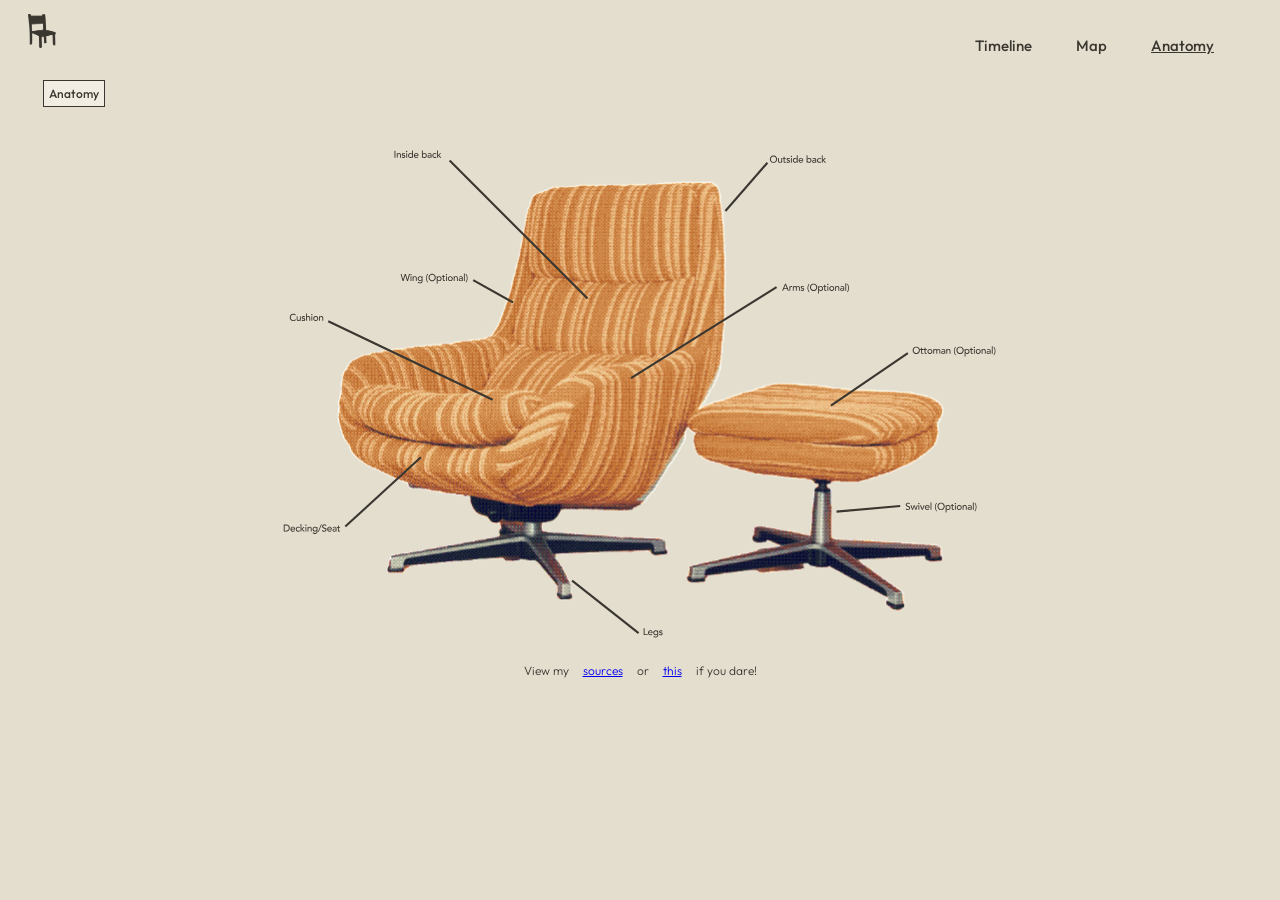
==== commit b0c328f3: "Add files via upload" ====
--- a/anatomy.html
+++ b/anatomy.html
@@ -26,8 +26,8 @@
     </section>
     <section>
     <br><br>
-    <h3>Anatomy</h3> <br>
-    <p>What in the world is a chair?</p>
+    <h3>Anatomy</h3>
+    <br>
     <br>
     <div class = "chairLabeled">
         <svg width="60%" height="70%" viewBox="0 0 1019 701" fill="none" xmlns="http://www.w3.org/2000/svg" xmlns:xlink="http://www.w3.org/1999/xlink">
--- a/anatomy.css
+++ b/anatomy.css
@@ -51,8 +51,12 @@
 }
 
 h3{
-    font-size: 20px;
-    font-size: 500;
+    font-size: 12px;
+    font-weight: 500;
+    border: 1px solid #3A3630;
+    width: fit-content;
+    background-color: #F1EDE2;
+    padding: 5px;
 }
 
 .chairLabeled{
@@ -112,4 +116,12 @@
 .insideBack:hover{
     width: 150%;
     height: 150%;
-} */+} */
+
+@media screen and (max-width: 430px) {
+
+    *{
+        margin-right: 6px;
+    }
+
+}
